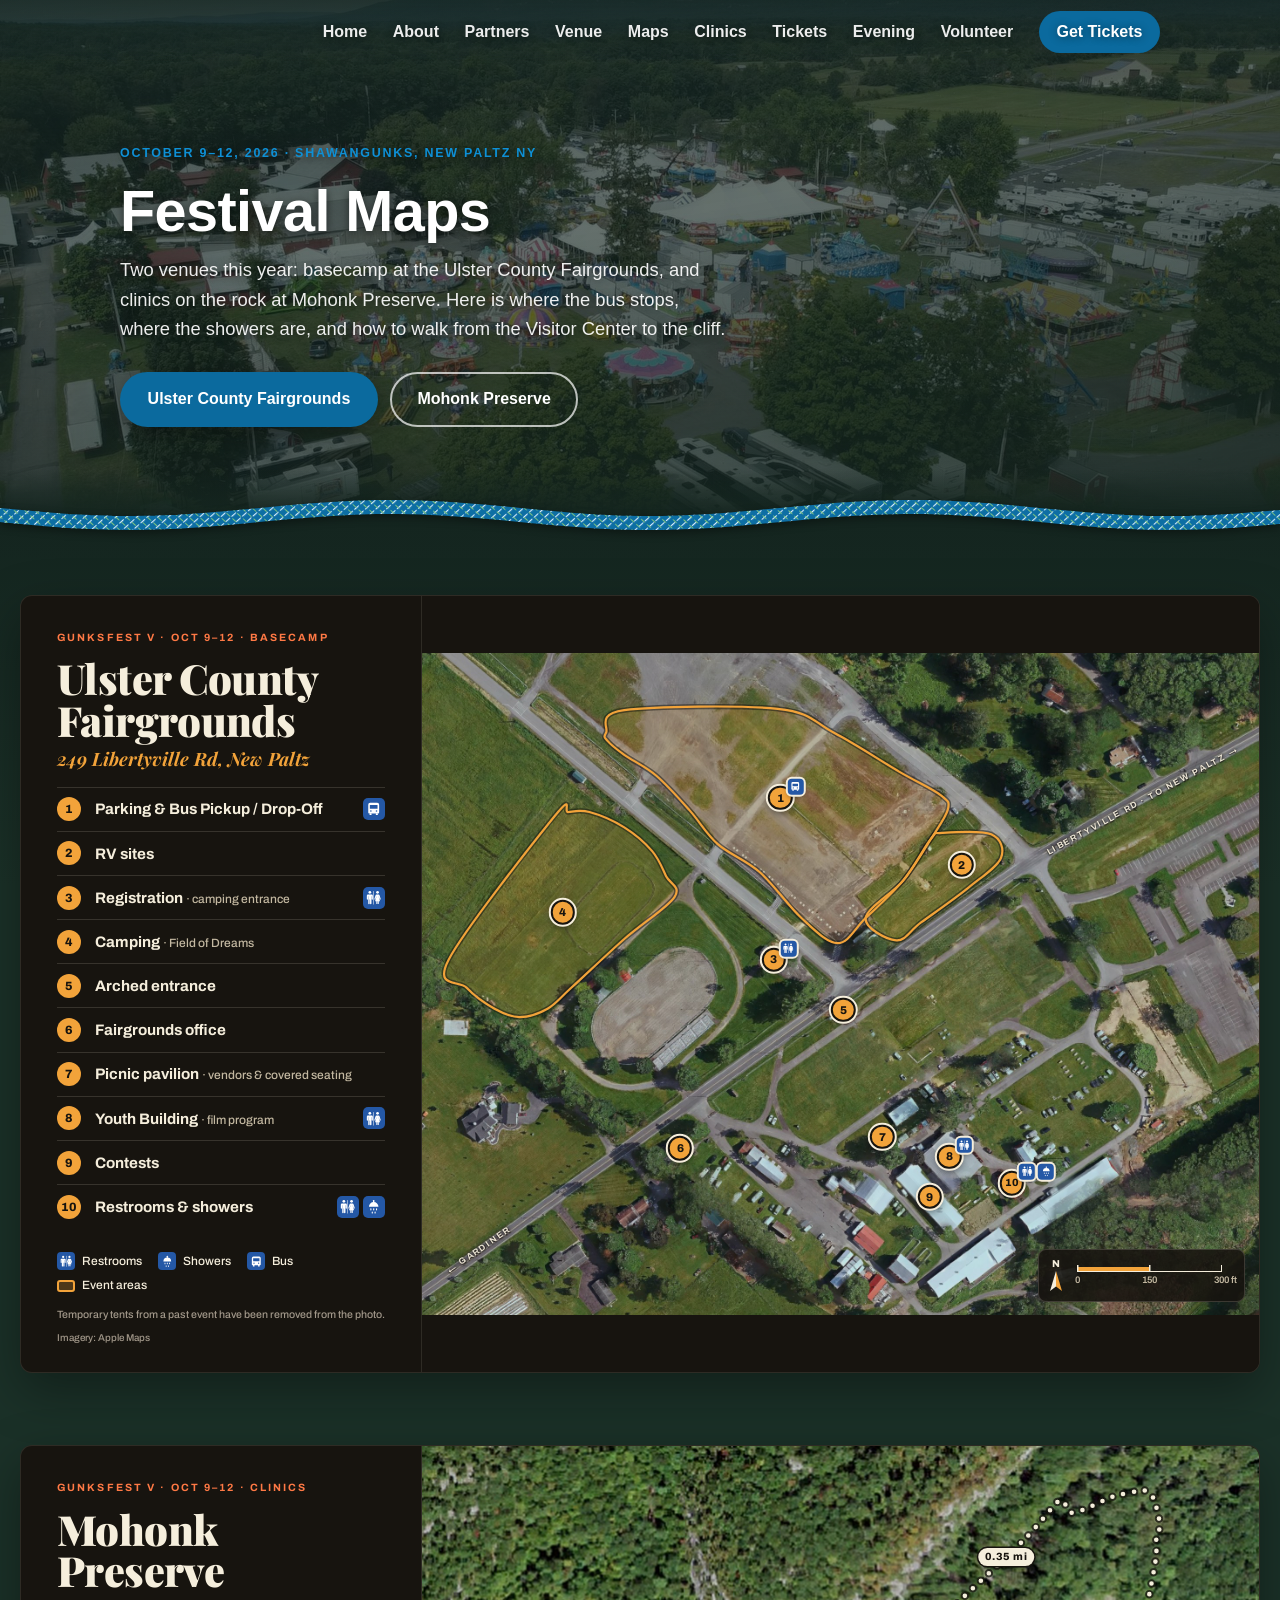
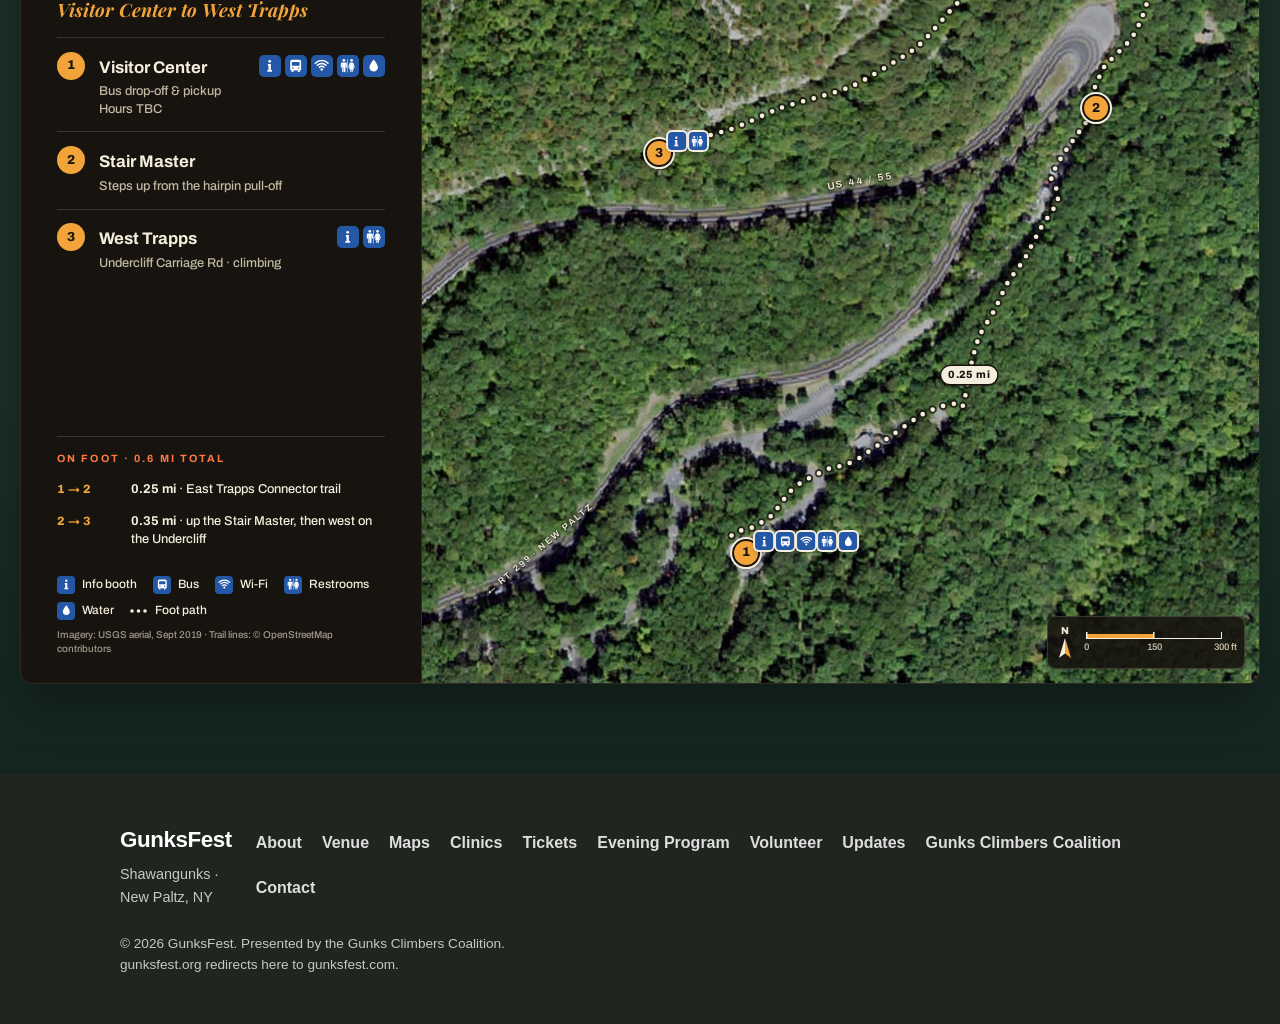
==== maps/index.html @ 6f2b37b5 "Add gunksfest.com/maps with venue maps for the Fairgrounds and Mohonk Builds the two numbered-key ma" ====
<!DOCTYPE html>
<html lang="en">
<head>
  <meta charset="UTF-8" />
  <meta name="viewport" content="width=device-width, initial-scale=1.0" />
  <!-- Google Tag Manager — same container, same placement as the other pages;
       see clinics.html for the long version of why it sits this high. -->
  <!-- Google Tag Manager -->
  <script>(function(w,d,s,l,i){w[l]=w[l]||[];w[l].push({'gtm.start':
  new Date().getTime(),event:'gtm.js'});var f=d.getElementsByTagName(s)[0],
  j=d.createElement(s),dl=l!='dataLayer'?'&l='+l:'';j.async=true;j.src=
  'https://www.googletagmanager.com/gtm.js?id='+i+dl;f.parentNode.insertBefore(j,f);
  })(window,document,'script','dataLayer','GTM-KR999LR');</script>
  <!-- End Google Tag Manager -->
  <title>Festival Maps — GunksFest V (2026)</title>
  <meta name="description" content="Maps of both GunksFest 2026 venues: the Ulster County Fairgrounds basecamp — parking, bus, camping, showers — and the walk from the Mohonk Preserve Visitor Center to the West Trapps." />

  <!-- Open Graph / social preview -->
  <meta property="og:type" content="website" />
  <meta property="og:title" content="Festival Maps — GunksFest V (2026)" />
  <meta property="og:description" content="Where everything is at the Ulster County Fairgrounds and Mohonk Preserve. October 9–12 in the Shawangunks." />
  <meta property="og:url" content="https://gunksfest.com/maps/" />
  <meta property="og:image" content="https://gunksfest.com/assets/img/og-image.jpg" />
  <meta property="og:site_name" content="GunksFest" />
  <meta property="og:locale" content="en_US" />
  <meta property="og:image:width" content="1200" />
  <meta property="og:image:height" content="630" />
  <meta property="og:image:alt" content="Climbers and the GunksFest banner below the Shawangunk ridge." />
  <meta name="twitter:card" content="summary_large_image" />
  <meta name="twitter:title" content="Festival Maps — GunksFest V (2026)" />
  <meta name="twitter:description" content="Where everything is at the Ulster County Fairgrounds and Mohonk Preserve. October 9–12 in the Shawangunks." />
  <meta name="twitter:image" content="https://gunksfest.com/assets/img/og-image.jpg" />

  <link rel="canonical" href="https://gunksfest.com/maps/" />

  <script>document.documentElement.classList.add('js');</script>
  <!-- Root-relative paths throughout (/css/…, not css/…): this page lives one
       folder down so that gunksfest.com/maps works without the .html, and a
       relative path would resolve against /maps/ and miss. -->
  <link rel="icon" type="image/svg+xml" href="/assets/favicon.svg" />
  <link rel="icon" type="image/png" href="/assets/img/favicon.png" />
  <link rel="apple-touch-icon" href="/assets/img/favicon.png" />
  <!-- The maps were drawn in Archivo and Playfair Display, and they are the
       only part of the site that uses web fonts — so they load here and
       nowhere else. display=swap means the key is readable in the fallback
       face while the fonts arrive. -->
  <link rel="preconnect" href="https://fonts.googleapis.com" />
  <link rel="preconnect" href="https://fonts.gstatic.com" crossorigin />
  <link rel="stylesheet" href="https://fonts.googleapis.com/css2?family=Archivo:wght@500;600;700;800&amp;family=Playfair+Display:ital,wght@0,900;1,700&amp;display=swap" />
  <link rel="stylesheet" href="/css/style.css" />
  <link rel="stylesheet" href="/css/maps.css" />
</head>
<body class="page-maps">
  <!-- Google Tag Manager (noscript) -->
  <noscript><iframe src="https://www.googletagmanager.com/ns.html?id=GTM-KR999LR"
  height="0" width="0" style="display:none;visibility:hidden"></iframe></noscript>
  <!-- End Google Tag Manager (noscript) -->
  <a class="skip-link" href="#main">Skip to content</a>

  <!-- Two hidden sprites. The first is the rope dividers' fleck patterns,
       shared with every other page. The second holds the amenity icons once,
       as <symbol>s, so each map and key below can draw one with a two-line
       <use> instead of repeating the whole drawing every time it appears. -->
  <svg width="0" height="0" style="position:absolute" aria-hidden="true" focusable="false">
    <defs>
      <pattern id="fleckA" width="7" height="8" patternUnits="userSpaceOnUse" patternTransform="rotate(48)">
        <line x1="0" y1="-1" x2="0" y2="9" stroke="#d6ecfd" stroke-width="2.3" stroke-dasharray="3.2 4" stroke-linecap="round" />
      </pattern>
      <pattern id="fleckB" width="7" height="8" patternUnits="userSpaceOnUse" patternTransform="rotate(-48)">
        <line x1="0" y1="-1" x2="0" y2="9" stroke="#7cc47f" stroke-width="2" stroke-dasharray="2.6 4.4" stroke-linecap="round" />
      </pattern>
    </defs>
    <symbol id="i-info" viewBox="0 0 24 24"><circle cx="12" cy="5.2" r="2.2"/><path d="M9.2 9.5h4.6v9.3h1.9v2.7H8.3v-2.7h1.9v-6.6h-1z"/></symbol>
    <symbol id="i-bus" viewBox="0 0 24 24"><path fill-rule="evenodd" d="M6.5 2.8h11a3 3 0 0 1 3 3v12.2a1.5 1.5 0 0 1-1.5 1.5H5a1.5 1.5 0 0 1-1.5-1.5V5.8a3 3 0 0 1 3-3zM6 6.4v5.6h12V6.4z"/><circle cx="7.6" cy="15.6" r="1.25" fill="#2458a6"/><circle cx="16.4" cy="15.6" r="1.25" fill="#2458a6"/><rect x="5.5" y="19" width="3.2" height="3" rx="1"/><rect x="15.3" y="19" width="3.2" height="3" rx="1"/></symbol>
    <symbol id="i-wifi" viewBox="0 0 24 24"><circle cx="12" cy="18" r="1.9"/><g fill="none" stroke="#fff" stroke-width="2.4" stroke-linecap="round"><path d="M8.46 14.46a5 5 0 0 1 7.08 0"/><path d="M5.28 11.28a9.5 9.5 0 0 1 13.44 0"/><path d="M2.1 8.1a14 14 0 0 1 19.8 0"/></g></symbol>
    <symbol id="i-restrooms" viewBox="0 0 24 24"><circle cx="6" cy="3.7" r="2.1"/><path d="M2.9 7.2h6.2a1.6 1.6 0 0 1 1.6 1.6v5.4a.9.9 0 0 1-1.8 0V9.6h-.4V21a1.1 1.1 0 0 1-2.2 0v-6.2h-.6V21a1.1 1.1 0 0 1-2.2 0V9.6h-.4v4.6a.9.9 0 0 1-1.8 0V8.8a1.6 1.6 0 0 1 1.6-1.6z"/><rect x="11.6" y="1.5" width=".8" height="21" rx=".4"/><circle cx="18" cy="3.7" r="2.1"/><path d="M16.4 7.2h3.2a1.6 1.6 0 0 1 1.5 1.1l1.9 5.6a.85.85 0 0 1-1.6.55l-1.5-4.15h-.3l2.3 7.1h-2v3.6a.8.8 0 0 1-1.6 0v-3.6h-.6v3.6a.8.8 0 0 1-1.6 0v-3.6h-2l2.3-7.1h-.3l-1.5 4.15a.85.85 0 0 1-1.6-.55l1.9-5.6a1.6 1.6 0 0 1 1.5-1.1z"/></symbol>
    <symbol id="i-water" viewBox="0 0 24 24"><path d="M12 2.2c.4.5 6.6 7.6 6.6 12.3a6.6 6.6 0 0 1-13.2 0C5.4 9.8 11.6 2.7 12 2.2z"/></symbol>
    <symbol id="i-showers" viewBox="0 0 24 24"><rect x="10.9" y="1.6" width="2.2" height="4" rx=".6"/><path d="M4.6 12.2a7.4 7.4 0 0 1 14.8 0z"/><rect x="6.75" y="14.4" width="1.7" height="3.4" rx=".85"/><rect x="11.15" y="14.4" width="1.7" height="3.4" rx=".85"/><rect x="15.55" y="14.4" width="1.7" height="3.4" rx=".85"/><rect x="8.95" y="19.4" width="1.7" height="3.4" rx=".85"/><rect x="13.35" y="19.4" width="1.7" height="3.4" rx=".85"/></symbol>
  </svg>

  <!-- ============ HEADER / NAV ============ -->
  <header class="site-header" id="top">
    <div class="container nav-bar">
      <nav class="nav-desktop" aria-label="Primary">
        <a href="/">Home</a>
        <a href="/#about">About</a>
        <a href="/#partners">Partners</a>
        <a href="/#venue">Venue</a>
        <a href="/maps/" aria-current="page">Maps</a>
        <a href="/clinics.html">Clinics</a>
        <a href="/#tickets">Tickets</a>
        <a href="/#evening">Evening</a>
        <a href="/#volunteer">Volunteer</a>
        <a class="nav-cta" href="/#tickets">Get Tickets</a>
      </nav>
    </div>
  </header>

  <button class="menu-fab" aria-expanded="false" aria-controls="menu-panel" aria-label="Open menu">
    <span class="menu-fab-bar"></span>
    <span class="menu-fab-bar"></span>
    <span class="menu-fab-bar"></span>
  </button>
  <nav class="menu-panel" id="menu-panel" aria-label="Menu">
    <div class="menu-brand"><span class="brand-mark">GunksFest</span> <span class="brand-year">V (2026)</span></div>
    <a href="/">Home</a>
    <a href="/#about">About</a>
    <a href="/#partners">Partners</a>
    <a href="/#venue">Venue</a>
    <a href="/maps/">Maps</a>
    <a href="/clinics.html">Clinics</a>
    <a href="/#tickets">Tickets</a>
    <a href="/#evening">Evening Program</a>
    <a href="/#volunteer">Volunteer</a>
    <a class="menu-cta" href="/#tickets">Get Tickets</a>
  </nav>

  <main id="main">
    <!-- ============ PAGE HEAD ============ -->
    <section class="maps-head section-photo" aria-labelledby="maps-title">
      <div class="section-bg" aria-hidden="true"></div>
      <div class="maps-head-scrim" aria-hidden="true"></div>
      <div class="container">
        <p class="eyebrow">October 9–12, 2026 · Shawangunks, New Paltz NY</p>
        <h1 id="maps-title">Festival Maps</h1>
        <p class="lead">
          Two venues this year: basecamp at the Ulster County Fairgrounds, and
          clinics on the rock at Mohonk Preserve. Here is where the bus stops,
          where the showers are, and how to walk from the Visitor Center to the cliff.
        </p>
        <nav class="maps-jump" aria-label="Maps on this page">
          <a class="btn btn-primary" href="#fairgrounds">Ulster County Fairgrounds</a>
          <a class="btn btn-ghost" href="#mohonk">Mohonk Preserve</a>
        </nav>
      </div>
    </section>

    <div class="rope-divider" role="presentation"><svg class="rope" width="100%" height="90" aria-hidden="true" focusable="false"><path class="rope-body" d="M-20,45 L3200,45"/><path class="rope-fleck" fill="none" stroke="url(#fleckA)" d="M-20,45 L3200,45"/><path class="rope-fleck" fill="none" stroke="url(#fleckB)" d="M-20,45 L3200,45"/></svg></div>

    <section class="section maps-section" aria-label="Venue maps">
      <div class="container maps-container">

        <!-- ============ FAIRGROUNDS ============ -->
        <!-- Each map is two halves that say the same thing: the aerial with
             numbered pins, and the key as a real list. The list is the
             accessible version — role="img" on the map collapses its pins and
             labels into one description, so a screen reader hears the summary
             once and then the key, not every pin twice.

             Pin, label and scale-bar positions are percentages of the aerial,
             taken from the design's 960×760 (and 840×840) artboards, so they
             stay on their spot at any width. See maps.css for how their size
             scales. -->
        <article class="map-card" id="fairgrounds" aria-labelledby="fairgrounds-title">
          <header class="map-head">
            <p class="map-eyebrow">GunksFest V · Oct 9–12 · Basecamp</p>
            <h2 class="map-title" id="fairgrounds-title">Ulster County<br />Fairgrounds</h2>
            <p class="map-sub">249 Libertyville Rd, New Paltz</p>
          </header>

          <div class="map-view">
            <p class="map-scroll-hint" aria-hidden="true">Swipe sideways to see the whole map</p>
            <div class="map-scroll">
              <div class="map-canvas" role="img"
                   aria-label="Aerial photo of the Ulster County Fairgrounds with the ten numbered places in the key below marked on it. Parking and the bus stop are at the north end off Libertyville Road; the camping field, RV sites and registration sit in the middle; the pavilion, Youth Building, contests and showers are clustered at the south end."
                   style="--map-w: 960; --map-h: 760; --ft300: 166.3; --map-min: 720px;">
                <img class="map-aerial" src="/assets/img/maps/fairgrounds-aerial.jpg" width="1920" height="1520" alt="" />
                <svg class="map-overlay" viewBox="0 0 960 760" aria-hidden="true" focusable="false">
                  <g class="map-area-halo">
                    <path d="M211.2 91.2 C214.4 85.3 199.2 70.1 232.0 65.6 C264.8 61.1 368.0 59.7 408.0 64.0 C448.0 68.3 448.8 79.2 472.0 91.2 C495.2 103.2 526.7 124.0 547.2 136.0 C567.7 148.0 585.9 156.0 595.2 163.2 C604.5 170.4 605.1 170.9 603.2 179.2 C601.3 187.5 592.5 199.2 584.0 212.8 C575.5 226.4 564.5 245.6 552.0 260.8 C539.5 276.0 521.3 292.0 508.8 304.0 C496.3 316.0 489.1 332.8 476.8 332.8 C464.5 332.8 450.1 317.6 435.2 304.0 C420.3 290.4 403.2 265.3 387.2 251.2 C371.2 237.1 352.5 230.9 339.2 219.2 C325.9 207.5 318.9 193.9 307.2 180.8 C295.5 167.7 281.3 151.5 268.8 140.8 C256.3 130.1 241.3 123.5 232.0 116.8 C222.7 110.1 216.3 105.1 212.8 100.8 C209.3 96.5 208.0 97.1 211.2 91.2 Z"/>
                    <path d="M584.0 212.8 C591.5 203.7 585.3 207.2 596.8 206.4 C608.3 205.6 641.6 203.2 652.8 208.0 C664.0 212.8 668.3 225.1 664.0 235.2 C659.7 245.3 642.4 256.5 627.2 268.8 C612.0 281.1 586.7 298.7 572.8 308.8 C558.9 318.9 554.7 330.4 544.0 329.6 C533.3 328.8 507.5 315.5 508.8 304.0 C510.1 292.5 539.5 276.0 552.0 260.8 C564.5 245.6 576.5 221.9 584.0 212.8 Z"/>
                    <path d="M30.4 352.0 C47.2 319.2 129.1 215.5 152.0 187.2 C174.9 158.9 161.3 183.2 168.0 182.4 C174.7 181.6 181.3 179.5 192.0 182.4 C202.7 185.3 220.0 192.5 232.0 200.0 C244.0 207.5 256.0 217.9 264.0 227.2 C272.0 236.5 275.7 247.2 280.0 256.0 C284.3 264.8 297.6 268.0 289.6 280.0 C281.6 292.0 251.7 310.7 232.0 328.0 C212.3 345.3 185.9 370.7 171.2 384.0 C156.5 397.3 153.9 402.4 144.0 408.0 C134.1 413.6 122.1 417.6 112.0 417.6 C101.9 417.6 93.3 413.6 83.2 408.0 C73.1 402.4 60.0 393.3 51.2 384.0 C42.4 374.7 13.6 384.8 30.4 352.0 Z"/>
                  </g>
                  <g class="map-area-line">
                    <path d="M211.2 91.2 C214.4 85.3 199.2 70.1 232.0 65.6 C264.8 61.1 368.0 59.7 408.0 64.0 C448.0 68.3 448.8 79.2 472.0 91.2 C495.2 103.2 526.7 124.0 547.2 136.0 C567.7 148.0 585.9 156.0 595.2 163.2 C604.5 170.4 605.1 170.9 603.2 179.2 C601.3 187.5 592.5 199.2 584.0 212.8 C575.5 226.4 564.5 245.6 552.0 260.8 C539.5 276.0 521.3 292.0 508.8 304.0 C496.3 316.0 489.1 332.8 476.8 332.8 C464.5 332.8 450.1 317.6 435.2 304.0 C420.3 290.4 403.2 265.3 387.2 251.2 C371.2 237.1 352.5 230.9 339.2 219.2 C325.9 207.5 318.9 193.9 307.2 180.8 C295.5 167.7 281.3 151.5 268.8 140.8 C256.3 130.1 241.3 123.5 232.0 116.8 C222.7 110.1 216.3 105.1 212.8 100.8 C209.3 96.5 208.0 97.1 211.2 91.2 Z"/>
                    <path d="M584.0 212.8 C591.5 203.7 585.3 207.2 596.8 206.4 C608.3 205.6 641.6 203.2 652.8 208.0 C664.0 212.8 668.3 225.1 664.0 235.2 C659.7 245.3 642.4 256.5 627.2 268.8 C612.0 281.1 586.7 298.7 572.8 308.8 C558.9 318.9 554.7 330.4 544.0 329.6 C533.3 328.8 507.5 315.5 508.8 304.0 C510.1 292.5 539.5 276.0 552.0 260.8 C564.5 245.6 576.5 221.9 584.0 212.8 Z"/>
                    <path d="M30.4 352.0 C47.2 319.2 129.1 215.5 152.0 187.2 C174.9 158.9 161.3 183.2 168.0 182.4 C174.7 181.6 181.3 179.5 192.0 182.4 C202.7 185.3 220.0 192.5 232.0 200.0 C244.0 207.5 256.0 217.9 264.0 227.2 C272.0 236.5 275.7 247.2 280.0 256.0 C284.3 264.8 297.6 268.0 289.6 280.0 C281.6 292.0 251.7 310.7 232.0 328.0 C212.3 345.3 185.9 370.7 171.2 384.0 C156.5 397.3 153.9 402.4 144.0 408.0 C134.1 413.6 122.1 417.6 112.0 417.6 C101.9 417.6 93.3 413.6 83.2 408.0 C73.1 402.4 60.0 393.3 51.2 384.0 C42.4 374.7 13.6 384.8 30.4 352.0 Z"/>
                  </g>
                </svg>

                <!-- The long road label is pinned by its right-hand end rather
                     than its middle, so it can never run off the edge of the
                     photo however small the type gets. -->
                <span class="map-road map-road--end" style="right: 2.5%; top: 14.5%; --rot: -28.5deg;">Libertyville Rd · to New Paltz →</span>
                <span class="map-road" style="left: 6.83%; top: 90.11%; --rot: -35deg;">← Gardiner</span>

                <span class="map-pin" style="left: 42.83%; top: 21.89%;">1<span class="map-pin-icons"><span class="map-icon"><svg><use href="#i-bus"/></svg></span></span></span>
                <span class="map-pin" style="left: 64.5%; top: 32%;">2</span>
                <span class="map-pin" style="left: 42%; top: 46.32%;">3<span class="map-pin-icons"><span class="map-icon"><svg><use href="#i-restrooms"/></svg></span></span></span>
                <span class="map-pin" style="left: 16.83%; top: 39.16%;">4</span>
                <span class="map-pin" style="left: 50.33%; top: 53.89%;">5</span>
                <span class="map-pin" style="left: 30.83%; top: 74.74%;">6</span>
                <span class="map-pin" style="left: 55%; top: 73.05%;">7</span>
                <span class="map-pin" style="left: 63%; top: 76%;">8<span class="map-pin-icons"><span class="map-icon"><svg><use href="#i-restrooms"/></svg></span></span></span>
                <span class="map-pin" style="left: 60.67%; top: 82.11%;">9</span>
                <span class="map-pin map-pin--2digit" style="left: 70.5%; top: 80%;">10<span class="map-pin-icons"><span class="map-icon"><svg><use href="#i-restrooms"/></svg></span><span class="map-icon"><svg><use href="#i-showers"/></svg></span></span></span>

                <div class="map-compass" aria-hidden="true">
                  <div class="map-north"><span>N</span><svg width="14" height="22" viewBox="0 0 14 22"><path d="M7 1 L13 21 L7 16.5Z" fill="#f2a33a"/><path d="M7 1 L1 21 L7 16.5Z" fill="#f5eedc"/></svg></div>
                  <div class="map-scale"><div class="map-scale-bar"></div><div class="map-scale-labels"><span>0</span><span>150</span><span>300 ft</span></div></div>
                </div>
              </div>
            </div>
          </div>

          <div class="map-key">
            <ol class="map-list map-list--compact">
              <li><span class="map-num">1</span><span class="map-place"><strong>Parking &amp; Bus Pickup / Drop-Off</strong></span><span class="map-icons"><span class="map-icon"><svg role="img" aria-label="Bus"><use href="#i-bus"/></svg></span></span></li>
              <li><span class="map-num">2</span><span class="map-place"><strong>RV sites</strong></span></li>
              <li><span class="map-num">3</span><span class="map-place"><strong>Registration</strong> <span class="map-note">· camping entrance</span></span><span class="map-icons"><span class="map-icon"><svg role="img" aria-label="Restrooms"><use href="#i-restrooms"/></svg></span></span></li>
              <li><span class="map-num">4</span><span class="map-place"><strong>Camping</strong> <span class="map-note">· Field of Dreams</span></span></li>
              <li><span class="map-num">5</span><span class="map-place"><strong>Arched entrance</strong></span></li>
              <li><span class="map-num">6</span><span class="map-place"><strong>Fairgrounds office</strong></span></li>
              <li><span class="map-num">7</span><span class="map-place"><strong>Picnic pavilion</strong> <span class="map-note">· vendors &amp; covered seating</span></span></li>
              <li><span class="map-num">8</span><span class="map-place"><strong>Youth Building</strong> <span class="map-note">· film program</span></span><span class="map-icons"><span class="map-icon"><svg role="img" aria-label="Restrooms"><use href="#i-restrooms"/></svg></span></span></li>
              <li><span class="map-num">9</span><span class="map-place"><strong>Contests</strong></span></li>
              <li><span class="map-num">10</span><span class="map-place"><strong>Restrooms &amp; showers</strong></span><span class="map-icons"><span class="map-icon"><svg role="img" aria-label="Restrooms"><use href="#i-restrooms"/></svg></span><span class="map-icon"><svg role="img" aria-label="Showers"><use href="#i-showers"/></svg></span></span></li>
            </ol>

            <div class="map-key-foot">
              <ul class="map-legend" aria-label="Legend">
                <li><span class="map-icon"><svg aria-hidden="true"><use href="#i-restrooms"/></svg></span>Restrooms</li>
                <li><span class="map-icon"><svg aria-hidden="true"><use href="#i-showers"/></svg></span>Showers</li>
                <li><span class="map-icon"><svg aria-hidden="true"><use href="#i-bus"/></svg></span>Bus</li>
                <li><span class="map-legend-area" aria-hidden="true"></span>Event areas</li>
              </ul>
              <p class="map-note-small">Temporary tents from a past event have been removed from the photo.</p>
              <p class="map-credit">Imagery: Apple Maps</p>
            </div>
          </div>
        </article>

        <!-- ============ MOHONK ============ -->
        <article class="map-card" id="mohonk" aria-labelledby="mohonk-title">
          <header class="map-head">
            <p class="map-eyebrow">GunksFest V · Oct 9–12 · Clinics</p>
            <h2 class="map-title" id="mohonk-title">Mohonk<br />Preserve</h2>
            <p class="map-sub">Visitor Center to West Trapps</p>
          </header>

          <div class="map-view">
            <div class="map-scroll">
              <div class="map-canvas" role="img"
                   aria-label="Aerial photo of the Mohonk Preserve along US 44/55 with a dotted foot path from the Visitor Center at the bottom of the photo, up the East Trapps Connector trail to the Stair Master at the hairpin, then west along the Undercliff Carriage Road to the West Trapps. About 0.6 miles in all."
                   style="--map-w: 840; --map-h: 840; --ft300: 136.5;">
                <img class="map-aerial" src="/assets/img/maps/mohonk-aerial.jpg" width="1680" height="1680" alt="" loading="lazy" />
                <span class="map-road" style="left: 52.38%; top: 40.06%; --rot: -9.6deg;">US 44 / 55</span>
                <span class="map-road" style="left: 14.05%; top: 84.05%; --rot: -40deg; --size: 9;">← Rt 299 · New Paltz</span>
                <svg class="map-overlay" viewBox="0 0 840 840" aria-hidden="true" focusable="false">
                  <path class="map-route-halo" d="M310.7 691.9 C311.8 691.3 317.8 687.8 319.9 687.0 C322.0 686.2 325.1 686.9 328.7 685.2 C332.3 683.5 345.8 676.4 350.4 672.2 C355.0 668.0 364.2 653.5 367.9 649.5 C371.6 645.5 377.2 640.8 382.0 637.9 C386.8 635.0 404.7 626.3 409.1 624.5 C413.5 622.7 416.4 623.4 419.8 622.2 C423.2 621.0 428.8 620.5 438.2 614.6 C447.6 608.7 490.1 577.8 500.1 571.6 C510.1 565.4 520.2 562.9 524.2 561.5 C528.2 560.1 532.3 559.8 534.5 559.8 C536.7 559.8 540.9 566.5 542.9 561.6 C544.9 556.7 549.8 526.2 551.7 518.0 C553.6 509.8 556.9 497.5 559.6 491.4 C562.3 485.3 571.4 471.6 574.7 465.4 C578.0 459.2 584.2 444.3 587.7 438.3 C591.2 432.3 600.9 420.6 604.7 414.3 C608.5 408.0 616.7 390.8 620.4 384.4 C624.1 378.0 634.6 363.6 636.7 359.2 C638.8 354.8 638.7 349.8 638.1 346.8 C637.5 343.8 631.0 337.6 631.6 333.3 C632.2 329.0 638.0 318.2 643.2 310.0 C648.4 301.8 672.7 269.3 676.0 263.2 C679.3 257.1 671.9 259.5 671.4 258.0 C670.9 256.5 670.7 254.4 671.9 250.7 C673.1 247.0 680.3 230.1 682.1 226.3 C683.9 222.5 684.1 222.1 687.5 218.4 C690.9 214.7 707.1 199.3 711.1 194.2 C715.1 189.1 719.4 179.7 721.5 174.7 C723.6 169.7 727.6 158.4 729.4 151.0 C731.2 143.6 735.8 118.6 736.7 111.6 C737.6 104.6 736.6 94.5 737.0 91.3 C737.4 88.1 739.6 86.0 739.9 84.0 C740.2 82.0 740.4 77.4 739.8 73.8 C739.2 70.2 736.0 56.6 734.6 53.4 C733.2 50.2 729.0 47.2 727.6 46.2 C726.2 45.2 726.3 44.0 722.2 44.6 C718.1 45.2 699.0 48.9 692.6 51.0 C686.2 53.1 672.5 60.5 667.7 62.4 C662.9 64.3 654.0 67.3 651.5 66.9 C649.0 66.5 647.4 60.2 645.9 58.9 C644.4 57.6 643.3 51.4 638.6 55.4 C633.9 59.4 617.2 81.1 605.5 92.9 C593.8 104.7 549.7 145.3 538.3 156.7 C526.9 168.1 513.5 185.0 507.7 190.9 C501.9 196.8 497.9 201.4 488.9 207.3 C479.9 213.2 445.4 235.0 430.4 241.5 C415.4 248.0 374.4 257.8 360.1 262.9 C345.8 268.0 323.0 280.0 307.8 284.9 C292.6 289.8 238.7 302.6 229.6 304.9"/>
                  <path class="map-route" d="M310.7 691.9 C311.8 691.3 317.8 687.8 319.9 687.0 C322.0 686.2 325.1 686.9 328.7 685.2 C332.3 683.5 345.8 676.4 350.4 672.2 C355.0 668.0 364.2 653.5 367.9 649.5 C371.6 645.5 377.2 640.8 382.0 637.9 C386.8 635.0 404.7 626.3 409.1 624.5 C413.5 622.7 416.4 623.4 419.8 622.2 C423.2 621.0 428.8 620.5 438.2 614.6 C447.6 608.7 490.1 577.8 500.1 571.6 C510.1 565.4 520.2 562.9 524.2 561.5 C528.2 560.1 532.3 559.8 534.5 559.8 C536.7 559.8 540.9 566.5 542.9 561.6 C544.9 556.7 549.8 526.2 551.7 518.0 C553.6 509.8 556.9 497.5 559.6 491.4 C562.3 485.3 571.4 471.6 574.7 465.4 C578.0 459.2 584.2 444.3 587.7 438.3 C591.2 432.3 600.9 420.6 604.7 414.3 C608.5 408.0 616.7 390.8 620.4 384.4 C624.1 378.0 634.6 363.6 636.7 359.2 C638.8 354.8 638.7 349.8 638.1 346.8 C637.5 343.8 631.0 337.6 631.6 333.3 C632.2 329.0 638.0 318.2 643.2 310.0 C648.4 301.8 672.7 269.3 676.0 263.2 C679.3 257.1 671.9 259.5 671.4 258.0 C670.9 256.5 670.7 254.4 671.9 250.7 C673.1 247.0 680.3 230.1 682.1 226.3 C683.9 222.5 684.1 222.1 687.5 218.4 C690.9 214.7 707.1 199.3 711.1 194.2 C715.1 189.1 719.4 179.7 721.5 174.7 C723.6 169.7 727.6 158.4 729.4 151.0 C731.2 143.6 735.8 118.6 736.7 111.6 C737.6 104.6 736.6 94.5 737.0 91.3 C737.4 88.1 739.6 86.0 739.9 84.0 C740.2 82.0 740.4 77.4 739.8 73.8 C739.2 70.2 736.0 56.6 734.6 53.4 C733.2 50.2 729.0 47.2 727.6 46.2 C726.2 45.2 726.3 44.0 722.2 44.6 C718.1 45.2 699.0 48.9 692.6 51.0 C686.2 53.1 672.5 60.5 667.7 62.4 C662.9 64.3 654.0 67.3 651.5 66.9 C649.0 66.5 647.4 60.2 645.9 58.9 C644.4 57.6 643.3 51.4 638.6 55.4 C633.9 59.4 617.2 81.1 605.5 92.9 C593.8 104.7 549.7 145.3 538.3 156.7 C526.9 168.1 513.5 185.0 507.7 190.9 C501.9 196.8 497.9 201.4 488.9 207.3 C479.9 213.2 445.4 235.0 430.4 241.5 C415.4 248.0 374.4 257.8 360.1 262.9 C345.8 268.0 323.0 280.0 307.8 284.9 C292.6 289.8 238.7 302.6 229.6 304.9"/>
                </svg>

                <span class="map-distance" style="left: 65.37%; top: 63.19%;">0.25 mi</span>
                <span class="map-distance" style="left: 69.77%; top: 13.25%;">0.35 mi</span>

                <span class="map-pin" style="left: 38.75%; top: 84.46%;">1<span class="map-pin-icons"><span class="map-icon"><svg><use href="#i-info"/></svg></span><span class="map-icon"><svg><use href="#i-bus"/></svg></span><span class="map-icon"><svg><use href="#i-wifi"/></svg></span><span class="map-icon"><svg><use href="#i-restrooms"/></svg></span><span class="map-icon"><svg><use href="#i-water"/></svg></span></span></span>
                <span class="map-pin" style="left: 80.48%; top: 31.33%;">2</span>
                <span class="map-pin" style="left: 28.3%; top: 36.71%;">3<span class="map-pin-icons"><span class="map-icon"><svg><use href="#i-info"/></svg></span><span class="map-icon"><svg><use href="#i-restrooms"/></svg></span></span></span>

                <div class="map-compass" aria-hidden="true">
                  <div class="map-north"><span>N</span><svg width="14" height="22" viewBox="0 0 14 22"><path d="M7 1 L13 21 L7 16.5Z" fill="#f2a33a"/><path d="M7 1 L1 21 L7 16.5Z" fill="#f5eedc"/></svg></div>
                  <div class="map-scale"><div class="map-scale-bar"></div><div class="map-scale-labels"><span>0</span><span>150</span><span>300 ft</span></div></div>
                </div>
              </div>
            </div>
          </div>

          <div class="map-key">
            <ol class="map-list">
              <li><span class="map-num">1</span><span class="map-place"><strong>Visitor Center</strong><span class="map-note">Bus drop-off &amp; pickup<br />Hours TBC</span></span><span class="map-icons"><span class="map-icon"><svg role="img" aria-label="Information booth"><use href="#i-info"/></svg></span><span class="map-icon"><svg role="img" aria-label="Bus"><use href="#i-bus"/></svg></span><span class="map-icon"><svg role="img" aria-label="Wi-Fi"><use href="#i-wifi"/></svg></span><span class="map-icon"><svg role="img" aria-label="Restrooms"><use href="#i-restrooms"/></svg></span><span class="map-icon"><svg role="img" aria-label="Drinking water"><use href="#i-water"/></svg></span></span></li>
              <li><span class="map-num">2</span><span class="map-place"><strong>Stair Master</strong><span class="map-note">Steps up from the hairpin pull-off</span></span></li>
              <li><span class="map-num">3</span><span class="map-place"><strong>West Trapps</strong><span class="map-note">Undercliff Carriage Rd · climbing</span></span><span class="map-icons"><span class="map-icon"><svg role="img" aria-label="Information booth"><use href="#i-info"/></svg></span><span class="map-icon"><svg role="img" aria-label="Restrooms"><use href="#i-restrooms"/></svg></span></span></li>
            </ol>

            <div class="map-key-foot">
              <h3 class="map-eyebrow">On foot · 0.6 mi total</h3>
              <dl class="map-legs">
                <div><dt>1 → 2</dt><dd><strong>0.25 mi</strong> · East Trapps Connector trail</dd></div>
                <div><dt>2 → 3</dt><dd><strong>0.35 mi</strong> · up the Stair Master, then west on the Undercliff</dd></div>
              </dl>
              <ul class="map-legend" aria-label="Legend">
                <li><span class="map-icon"><svg aria-hidden="true"><use href="#i-info"/></svg></span>Info booth</li>
                <li><span class="map-icon"><svg aria-hidden="true"><use href="#i-bus"/></svg></span>Bus</li>
                <li><span class="map-icon"><svg aria-hidden="true"><use href="#i-wifi"/></svg></span>Wi-Fi</li>
                <li><span class="map-icon"><svg aria-hidden="true"><use href="#i-restrooms"/></svg></span>Restrooms</li>
                <li><span class="map-icon"><svg aria-hidden="true"><use href="#i-water"/></svg></span>Water</li>
                <li><svg class="map-legend-path" width="18" height="8" viewBox="0 0 18 8" aria-hidden="true"><path d="M2 4H17"/></svg>Foot path</li>
              </ul>
              <p class="map-credit">Imagery: USGS aerial, Sept 2019 · Trail lines: © OpenStreetMap contributors</p>
            </div>
          </div>
        </article>

      </div>
    </section>
  </main>

  <!-- ============ FOOTER ============ -->
  <footer class="site-footer">
    <div class="container footer-inner">
      <div class="footer-brand">
        <span class="brand-mark">GunksFest</span>
        <p>Shawangunks · New Paltz, NY</p>
      </div>
      <nav class="footer-links" aria-label="Footer">
        <a href="/#about">About</a>
        <a href="/#venue">Venue</a>
        <a href="/maps/">Maps</a>
        <a href="/clinics.html">Clinics</a>
        <a href="/#tickets">Tickets</a>
        <a href="/#evening">Evening Program</a>
        <a href="/#volunteer">Volunteer</a>
        <a href="/#updates">Updates</a>
        <a href="https://gunksclimbers.org/" target="_blank" rel="noopener">Gunks Climbers Coalition</a>
        <a href="mailto:events@gunksclimbers.org">Contact</a>
      </nav>
      <p class="footer-meta">
        &copy; <span id="year">2026</span> GunksFest. Presented by the Gunks Climbers Coalition.<br />
        gunksfest.org redirects here to gunksfest.com.
      </p>
    </div>
  </footer>

  <script src="/js/main.js"></script>
  <!-- A map wider than the phone it's on opens scrolled to its middle, which
       is where most of the pins are, rather than to its left edge. -->
  <script>
    Array.prototype.forEach.call(document.querySelectorAll(".map-scroll"), function (box) {
      box.scrollLeft = (box.scrollWidth - box.clientWidth) / 2;
    });
  </script>
</body>
</html>
---- css/style.css ----
/* ============================================================
   GunksFest 2026 — styles
   Edit the variables below to retheme the whole site at once.

   How this file is organised, and why it's worth reading top to bottom:
   there is no framework here, no build step, no generated CSS. Every rule
   below is one a browser reads directly, in order. That order matters —
   when two rules could apply, the browser picks by specificity first (how
   tightly the selector describes the element) and by source order only as
   the tiebreak. So the general rules come first (reset, typography,
   containers), then components, then the media queries that adjust them.

   Sections, in order:
     1. Design tokens (:root)      — the whole theme in ~20 values
     2. Reset-ish + base elements  — the small set of defaults worth changing
     3. Buttons, header, nav       — reusable components
     4. Hero, sections, dividers   — page furniture
     5. Parallax + reveal          — the JS-driven bits (all gated on html.js)
     6. Grids and cards            — the content blocks
     7. Footer, media queries      — responsive adjustments last
   ============================================================ */

/* :root is the <html> element, and it's where custom properties ("CSS
   variables") are declared so every rule beneath can read them. A custom
   property is any name starting with `--`; you read it back with var().
   Two things make this worth doing over hardcoding hex codes:
   they cascade like any other property (redefine one inside a section and
   everything under that section changes), and they're live at runtime — JS
   can set them, and the page repaints. Change --color-forest here and the
   headings, buttons and logo borders all move together. */
:root {
  /* Palette — sampled from the hero photo + GCC & Mohonk logos.
     Deep forest green (Mohonk/GCC) · sky blue (hero sky + Mohonk) ·
     emerald (GCC lizard) · warm cream ground. All text pairings pass WCAG AA.

     "Passes WCAG AA" means the contrast ratio between text and its background
     is at least 4.5:1 (3:1 for large text). It is the difference between a
     site most people can read and a site everybody can read, and it is worth
     checking with a contrast tool rather than by eye — dark grey on mid grey
     looks fine to a designer on a good monitor and vanishes on a phone in
     sunlight. */
  --color-forest:    #1d4d34;   /* deep pine green — from Mohonk logo */
  --color-forest-dk: #143526;
  --color-leaf:      #27692b;   /* GCC emerald — structural accents */
  --color-stone:     #6b6256;   /* cliff/rock neutral */
  --color-sand:      #f4efe6;   /* warm off-white background */
  --color-sand-dk:   #e8e0d2;
  --color-cream:     #ffffff;
  --color-accent-light: #0e90d6; /* light sky — legible accent text on the photo */
  --color-accent:    #0e90d6;   /* bright sky blue — highlights on dark */
  --color-accent-dk: #0b6a9e;   /* deep sky blue — buttons & links (AA on light) */
  --color-accent-darker: #08567d; /* button hover */
  --color-ink:       #20251f;   /* body text */
  --color-ink-soft:  #4a4f46;

  /* Typography */
  --font-display: "Helvetica Neue", Helvetica, Arial, sans-serif;
  --font-body: -apple-system, BlinkMacSystemFont, "Segoe UI", Roboto, Helvetica, Arial, sans-serif;

  /* Layout */
  --maxw: 1080px;
  --radius: 12px;
  --shadow: 0 8px 30px rgba(33, 53, 40, 0.12);
  /* clamp(MIN, PREFERRED, MAX) is the single most useful function in modern
     CSS layout. It says: use 7% of the viewport width, but never less than
     3rem and never more than 6rem. That one line replaces two media queries
     and scales smoothly at every width in between rather than jumping at
     breakpoints. Used here for section padding and, further down, for every
     heading size on the page. */
  --space: clamp(3rem, 7vw, 6rem);
}

/* ---------- Reset-ish ---------- */
/* The one browser default genuinely worth overriding on every project.
   By default an element's `width` measures its content only, so adding
   padding or a border makes the box wider than the number you wrote —
   width:300px + padding:20px renders 340px wide. `border-box` makes width
   mean the whole visible box, padding and border included, which is what
   everyone means when they say "300 wide". The *, *::before, *::after
   selector applies it to every element and every generated pseudo-element. */
*, *::before, *::after { box-sizing: border-box; }
/* Dark root background so the overscroll "rubber-band" at the top/bottom
   matches the dark header/footer instead of flashing white. */
html { scroll-behavior: smooth; background: #14251f; }
body {
  margin: 0;
  font-family: var(--font-body);
  color: var(--color-ink);
  background: #14251f;
  line-height: 1.6;
  -webkit-font-smoothing: antialiased;
}
/* Two defaults worth fixing for every image on the site: max-width keeps a
   large photo from overflowing its column on a narrow screen, and display:block
   removes the few pixels of gap browsers leave under an inline image (images
   are inline by default, so they sit on the text baseline with room for a
   descender underneath — the famous "mystery gap"). */
img { max-width: 100%; display: block; }
a { color: var(--color-accent-dk); }

/* line-height gets tighter as type gets bigger: 1.6 on body text (set on
   <body>) gives the eye room to find the next line, but the same ratio on a
   6rem headline leaves a canyon. Big type wants ~1.1, and slightly negative
   letter-spacing, because the gaps that look right at 16px look loose at 96px. */
h1, h2, h3 { font-family: var(--font-display); line-height: 1.1; letter-spacing: -0.01em; }

/* The centred-column idiom, and the only layout primitive this site needs.
   max-width caps the measure, `margin: 0 auto` centres it once the viewport is
   wider than that cap, and the padding keeps text off the screen edge on a
   phone. Note it's a separate element from the section: the section paints
   full-bleed backgrounds edge to edge, the container inside it holds the text
   to a readable width. Nesting them this way is what lets a photo run the full
   width of the screen while the copy on top of it stays in a column. */
.container { width: 100%; max-width: var(--maxw); margin: 0 auto; padding: 0 1.25rem; }
.container.narrow { max-width: 680px; }

/* An accessibility staple: the first thing in the DOM is a link straight to
   the content, parked off-screen so it costs sighted users nothing. Someone
   navigating by keyboard hits Tab once, the link takes focus, :focus pulls it
   on-screen, and Enter skips the whole nav. Note it is moved with `left`
   rather than `display: none` — a hidden element cannot receive focus at all,
   so the usual ways of hiding things would break the feature. */
.skip-link {
  position: absolute; left: -999px; top: 0;
  background: var(--color-ink); color: #fff; padding: 0.6rem 1rem; z-index: 200;
}
.skip-link:focus { left: 0; }

/* ---------- Buttons ---------- */
/* .btn carries everything shared (shape, weight, transition) and .btn-primary
   / .btn-ghost / .btn-lg only carry what differs. An element opts into both:
   class="btn btn-primary". That split is the whole idea behind component CSS —
   one place to change the shape of every button, one place per variant for the
   colour. The alternative, a complete rule per button type, means every future
   change has to be made three times and one of them gets missed. */
.btn {
  display: inline-block;
  padding: 0.8rem 1.6rem;
  /* The pill trick: any radius larger than half the element's height clamps to
     a perfect semicircle on each end, so one value works at every size without
     ever being recalculated. 999px is just "definitely bigger than half". */
  border-radius: 999px;
  font-weight: 700;
  text-decoration: none;
  /* transition names the properties that should animate rather than snap, and
     how long they take. Naming them explicitly (instead of `transition: all`)
     is deliberate: `all` will happily animate a property you never meant to,
     including expensive ones, and costs the browser work on every change.
     0.12s is around the shortest duration the eye still registers as movement —
     long enough to feel responsive, short enough to never feel slow. */
  transition: transform 0.12s ease, background-color 0.12s ease, color 0.12s ease;
  /* A transparent border reserves the space now so the .btn-ghost variant can
     colour it in without the button changing size and shoving its neighbours. */
  border: 2px solid transparent;
}
/* :active is the moment a button is held down. One pixel of travel is enough
   to read as a physical press — the smallest possible piece of feedback that
   tells someone the click registered. */
.btn:active { transform: translateY(1px); }
.btn-primary {
  background: var(--color-accent-dk); color: #fff;
  box-shadow: 0 6px 20px rgba(0,0,0,0.32); /* lifts the button off the photo */
}
.btn-primary:hover { background: var(--color-accent); box-shadow: 0 8px 24px rgba(0,0,0,0.38); }
.btn-ghost { background: transparent; color: #fff; border-color: rgba(255,255,255,0.7); }
.btn-ghost:hover { background: rgba(255,255,255,0.12); }
.btn-lg { padding: 1rem 2.2rem; font-size: 1.05rem; }
/* The other direction: a button small enough to repeat nine times down a list
   without shouting. Same .btn shape, less of it. */
.btn-small { padding: 0.5rem 1.2rem; font-size: 0.9rem; background: var(--color-accent-dk); color: #fff; }
.btn-small:hover { background: var(--color-accent); }

/* ---------- Header / Nav ---------- */
/* Transparent overlay on the hero (only ever visible near the very top).
   A soft top-down scrim keeps the brand/links legible; it fades onto the
   hero photo rather than showing a solid bar. Slides away on scroll.

   z-index only works on positioned elements (anything that isn't the default
   `position: static`), and the values across this file are deliberately spaced
   out rather than sequential, so there's room to slot something in later:
     200  skip link      — must beat everything, it's the escape hatch
     130  burger button
     129  menu panel     — just under its own button
     100  header
       6  rope dividers  — over the sections they straddle
       1  section scrims
       0  background photos
   Numbers only compete inside the same stacking context, which is the subtlety
   that trips people up: a child of an element with z-index 1 can never paint
   above a sibling of that element with z-index 2, no matter how large its own
   number is. `isolation: isolate` further down deliberately creates one of
   these contexts to keep a section's layers from escaping it. */
.site-header {
  /* fixed = positioned against the viewport, so it stays put while the page
     scrolls underneath (absolute would scroll away with the document). Setting
     left and right instead of width:100% lets the box size itself. */
  position: fixed; top: 0; left: 0; right: 0; z-index: 100;
  background: linear-gradient(to bottom, rgba(16, 32, 26, 0.55), rgba(16, 32, 26, 0));
  transition: transform 0.32s ease, opacity 0.32s ease;
}
/* State lives in one class on <body>, set by js/main.js, and CSS decides what
   that state looks like. This is the pattern worth internalising: JavaScript
   toggles a class, CSS owns every visual consequence. The alternative — JS
   writing .style.transform directly — scatters the design across two languages
   and loses you transitions, media queries and the cascade.
   translateY(-100%) means "up by exactly my own height", whatever that is.
   pointer-events: none stops the invisible bar from swallowing clicks. */
body.scrolled .site-header { transform: translateY(-100%); opacity: 0; pointer-events: none; }

/* Flexbox in one line: lay children out in a row, centre them on the cross
   (vertical) axis, and push them to the end of the main (horizontal) one.
   align-items handles vertical centring of items of different heights — the
   thing that took hacks and table layouts for the first fifteen years of CSS. */
.nav-bar { display: flex; align-items: center; justify-content: flex-end; min-height: 64px; }
.brand { display: flex; align-items: baseline; gap: 0.4rem; text-decoration: none; color: #fff;
  text-shadow: 0 1px 8px rgba(0, 0, 0, 0.45); }
.brand-mark { font-family: var(--font-display); font-weight: 800; font-size: 1.4rem; letter-spacing: -0.02em; }
.brand-year { color: #fff; font-weight: 800; font-size: 1.4rem; }

/* flex-wrap is the backstop, not the plan: the gap shrinks with the viewport
   first, and only if the links still don't fit do they drop to a second row.
   Without both, a nav that grows by one link some day silently pushes a
   horizontal scrollbar onto every tablet — the kind of breakage nobody sees
   because nobody browses their own site at 780px. */
.nav-desktop { display: flex; flex-wrap: wrap; justify-content: flex-end;
  gap: clamp(0.85rem, 2vw, 1.6rem); align-items: center; row-gap: 0.5rem; }
.nav-desktop a { text-decoration: none; color: rgba(255, 255, 255, 0.92); font-weight: 600;
  text-shadow: 0 1px 8px rgba(0, 0, 0, 0.45); }
.nav-desktop a:hover { color: var(--color-accent-light); }
.nav-cta { background: var(--color-accent-dk); color: #fff !important; padding: 0.5rem 1.1rem; border-radius: 999px; }
.nav-cta:hover { background: var(--color-accent) !important; }

/* Floating burger button (top-right). Hidden by default on desktop-at-top. */
.menu-fab {
  position: fixed; top: 14px; right: 14px; z-index: 130;
  display: none; align-items: center; justify-content: center; flex-direction: column;
  width: 48px; height: 48px; padding: 13px; gap: 0; cursor: pointer;
  background: rgba(20, 37, 31, 0.92); border: 1px solid rgba(255, 255, 255, 0.14);
  border-radius: 12px; box-shadow: 0 6px 18px rgba(0, 0, 0, 0.35);
  -webkit-backdrop-filter: blur(6px); backdrop-filter: blur(6px);
}
body.scrolled .menu-fab { display: flex; }        /* appears once scrolled */
.menu-fab-bar { display: block; width: 22px; height: 2px; background: #fff; margin: 3px 0; transition: 0.25s; }
/* The burger→X animation, and a small lesson in styling from ARIA state.
   The selector reads the aria-expanded attribute the JS already has to set for
   screen readers, instead of a second CSS-only class like .is-open. One source
   of truth: if the attribute is wrong the animation is visibly wrong too, so
   the accessible state can't silently drift out of sync with the visual one.
   Any attribute can be selected this way — [attr], [attr="value"], [attr^="x"]
   for starts-with, [attr*="x"] for contains. */
.menu-fab[aria-expanded="true"] .menu-fab-bar:nth-child(1) { transform: translateY(8px) rotate(45deg); }
.menu-fab[aria-expanded="true"] .menu-fab-bar:nth-child(2) { opacity: 0; }
.menu-fab[aria-expanded="true"] .menu-fab-bar:nth-child(3) { transform: translateY(-8px) rotate(-45deg); }

/* Dropdown menu panel opened by the burger (top-right, doesn't overlap content). */
.menu-panel {
  position: fixed; top: 70px; right: 14px; z-index: 129;
  display: flex; flex-direction: column; min-width: 190px;
  padding: 0.5rem; gap: 0.15rem;
  background: rgba(20, 37, 31, 0.97); border: 1px solid rgba(255, 255, 255, 0.12);
  border-radius: 14px; box-shadow: 0 14px 34px rgba(0, 0, 0, 0.45);
  -webkit-backdrop-filter: blur(10px); backdrop-filter: blur(10px);
  /* Hidden by being transparent and click-through rather than display:none,
     because display cannot be transitioned — it flips instantly, and the panel
     would appear with no animation. opacity and transform both can, so the
     panel fades and grows into place. transform-origin: top right makes it
     scale out of the corner the burger sits in, so it reads as coming from the
     button rather than from nowhere. */
  opacity: 0; transform: translateY(-8px) scale(0.98); transform-origin: top right;
  pointer-events: none; transition: opacity 0.2s ease, transform 0.2s ease;
}
.menu-panel.open { opacity: 1; transform: translateY(0) scale(1); pointer-events: auto; }
.menu-panel a { text-decoration: none; color: #fff; font-weight: 600; padding: 0.7rem 0.9rem; border-radius: 9px; }
/* Brand title at the top of the menu */
.menu-brand {
  font-family: var(--font-display); font-weight: 800; letter-spacing: -0.02em; color: #fff;
  padding: 0.4rem 0.9rem 0.7rem; margin-bottom: 0.25rem;
  border-bottom: 1px solid rgba(255, 255, 255, 0.12);
}
.menu-brand .brand-mark { font-size: 1.2rem; }
.menu-brand .brand-year { font-size: 1.2rem; color: #fff; }
.menu-panel a:hover { background: rgba(255, 255, 255, 0.08); color: var(--color-accent-light); }
.menu-panel .menu-cta { background: var(--color-accent-dk); text-align: center; margin-top: 0.2rem; }
.menu-panel .menu-cta:hover { background: var(--color-accent); color: #fff; }

/* ---------- Hero ---------- */
.hero {
  position: relative;
  color: #fff;
  text-align: center;
  background-color: #2f4a3c; /* fallback while the image loads / if missing */
  /* Extra top padding clears the fixed, overlaid header (~64px). */
  padding: clamp(6rem, 13vw, 9.5rem) 0 clamp(4.5rem, 12vw, 8.5rem);
  overflow: hidden;
}
/* Gunks cliff photo with a dark gradient on top for text legibility, on its
   own layer so it can parallax. To change the photo, replace assets/img/hero.jpg.

   Two techniques stacked here. First, `background` takes a comma-separated
   list of layers, painted FIRST-TO-LAST as top-to-bottom — the gradient is
   listed first because it sits on top of the photo. That saves an extra
   element whose only job would be to hold a tint.

   Second, white text on a photograph is never reliably readable — a cloud or
   a pale rock face will eat it. Darkening the photo under the text is the fix,
   and it's why nearly every hero image on the web is quietly tinted. The
   angled gradient (160deg) keeps the middle of the photo lighter so it still
   reads as a photo, and goes darkest at the bottom where the buttons land.

   The `center 30% / cover` shorthand is background-position / background-size:
   cover fills the box, cropping whatever doesn't fit, and the 30% biases the
   crop upward so heads aren't cut off. background-color underneath is the
   fallback: if the photo is missing or still loading, the section is brand
   green rather than a white hole. */
.hero-bg {
  position: absolute; left: 0; right: 0; top: 0; bottom: 0; z-index: 0;
  background:
    linear-gradient(160deg, rgba(33,53,40,0.55) 0%, rgba(33,53,40,0.45) 45%, rgba(33,53,40,0.78) 100%),
    url('../assets/img/hero.jpg') center 30% / cover no-repeat;
  background-color: #2f4a3c;
}
.hero-overlay {
  position: absolute; inset: 0;
  background: radial-gradient(ellipse at top, rgba(14,144,214,0.18), transparent 60%);
  pointer-events: none;
}
/* Soft dark shadow keeps all hero text legible over the busy photo. */
.hero-inner { position: relative; text-shadow: 0 2px 12px rgba(0,0,0,0.55); }
.eyebrow {
  text-transform: uppercase; letter-spacing: 0.14em; font-size: 0.78rem;
  font-weight: 700; color: rgba(255,255,255,0.9); margin: 0 0 1rem;
}
/* The hero title stays real HTML text — never an image, never SVG <text>.
   It is the page's Largest Contentful Paint element and its main keyword, so
   an image-of-text would cost load speed, selectability, translation, screen
   reader support and crispness at every DPI, all to gain nothing CSS cannot
   do. Scale and tight tracking are what create the impact; the "wow" lives in
   the layers behind it (the parallaxed cliff photo and its scrim), not in the
   letterforms.

   Sizing is measured rather than picked: 12vw/6.75rem keeps the title on one
   line down to 1024px, which is exactly where the previous 11vw/6rem broke
   too, so it buys 12.5% more size at no cost to the layout. 13vw/7.5rem
   looked better still but wrapped at 1024px, and a two-line title at common
   laptop widths is a worse trade than a slightly smaller one. */
.hero h1 {
  font-size: clamp(3rem, 12vw, 6.75rem);
  font-weight: 800;
  margin: 0;
  /* Big type wants tighter everything: the tracking and leading that read as
     comfortable at 16px read as loose and timid at 108px. */
  letter-spacing: -0.035em;
  line-height: 0.9;
}
/* ^ 3rem on a phone, 6rem on a desktop, fluid in between — the responsive
   headline in one declaration. Note the min is a rem (a fixed multiple of the
   user's font size) while the middle term is vw: mixing units this way is what
   keeps the type from collapsing on a narrow screen while still filling a wide
   one. Never use vw alone for type — it can't be zoomed, which fails anyone
   who needs larger text. */
/* Numeral stays white — the blue lost too much contrast against the cliff photo. */
.hero-year { color: #fff; }
/* Year sits inline with the wordmark at full size; the whole lockup wraps
   as one line of text when the viewport is too narrow for it. */
.hero-edition { color: #fff; }
/* 38ch — the `ch` unit is the width of a "0" in the current font, so a
   max-width in ch is a limit on characters per line rather than on pixels.
   Typography research puts comfortable reading at roughly 45–75 characters;
   much wider and the eye loses its place tracking back to the next line. That
   is the real reason text columns on the web are narrower than their screens,
   and why .lead below is capped at 60ch. */
.hero-tagline { font-size: clamp(1.1rem, 2.6vw, 1.5rem); max-width: 38ch; margin: 1rem auto 0; color: rgba(255,255,255,0.92); }
.hero-date {
  display: inline-flex; align-items: center; gap: 0.5rem;
  margin: 1.6rem auto 2rem; padding: 0.5rem 1.1rem;
  background: rgba(0,0,0,0.22); border-radius: 999px; font-weight: 600;
}
.hero-actions { display: flex; gap: 1rem; justify-content: center; flex-wrap: wrap; }

/* ---------- Sections ---------- */
.section { padding: var(--space) 0; }
.section-alt { background: var(--color-sand-dk); }
.section h2 { font-size: clamp(1.8rem, 4vw, 2.6rem); color: var(--color-forest); margin: 0 0 0.75rem; }
.lead { font-size: 1.15rem; color: var(--color-ink-soft); max-width: 60ch; margin: 0 0 2rem; }

/* ---------- Photo slideshow section (#about) ---------- */
/* The three-layer section, which is the structural pattern this whole site is
   built on. Every photo section stacks the same way:
     z-index 0  the photo(s)      — position:absolute, filling the section
     z-index 1  a dark scrim      — so text on top stays readable
     z-index 2  .container        — the actual content
   `position: relative` on the parent is what the absolutely-positioned
   children measure themselves against; without it they'd escape to the nearest
   positioned ancestor, or the page itself. That parent/child pairing —
   relative outside, absolute inside — is the most common positioning idiom in
   CSS and worth recognising on sight.
   `overflow: hidden` crops the parallax bleed, and `isolation: isolate` forces
   this section into its own stacking context so its layers can never interleave
   with another section's. */
.section-photo { position: relative; overflow: hidden; isolation: isolate; }
/* `inset: 0` is shorthand for top/right/bottom/left all 0 — with
   position:absolute that means "fill the positioned parent exactly". */
.slideshow { position: absolute; inset: 0; z-index: 0; background: var(--color-forest-dk); }
/* All twelve slides are stacked in the same place at opacity 0; JS adds
   .is-active to exactly one, and the 1.4s transition crossfades between them.
   No JS animation loop, no library — the browser interpolates opacity on the
   compositor, which is why this stays smooth on a phone.
   object-fit: cover does for an <img> what background-size: cover does for a
   background: fill the box and crop the overflow, instead of squashing the
   photo to fit. object-position would move the crop. */
.slide {
  position: absolute; inset: 0; width: 100%; height: 100%;
  object-fit: cover; opacity: 0; transition: opacity 1.4s ease-in-out;
  /* A hint that this property is about to animate, so the browser can promote
     the element to its own layer in advance. Use it sparingly and only on
     things that really do animate — every hinted layer costs memory. */
  will-change: opacity;
}
.slide.is-active { opacity: 1; }
/* Static single-photo background (Partners, Venue) with a solid brand fallback. */
.section-bg {
  position: absolute; inset: 0; z-index: 0;
  background-color: var(--color-forest-dk);
  background-size: cover; background-position: center;
}
/* Dark scrim keeps the text and white cards legible over any photo. */
.slideshow-scrim {
  position: absolute; inset: 0; z-index: 1;
  background: linear-gradient(160deg, rgba(20,37,31,0.86) 0%, rgba(20,37,31,0.72) 45%, rgba(20,37,31,0.88) 100%);
}
.section-photo .container { position: relative; z-index: 2; }
.section-photo h2 { color: #fff; text-shadow: 0 2px 10px rgba(0,0,0,0.5); }
.section-photo .lead { color: rgba(255,255,255,0.92); text-shadow: 0 1px 8px rgba(0,0,0,0.5); }
.section-photo .lead strong { color: #fff; }
/* The default link blue is far too dark against the scrim — match .cta-note. */
.section-photo .lead a { color: #fff; font-weight: 600; }
/* prefers-reduced-motion is a real setting on every OS, and honouring it is
   not optional politeness: large moving areas trigger nausea and migraines for
   people with vestibular disorders. The rule is simple — if the motion is
   decoration, turn it off; if it carries meaning, slow it down and keep it.
   There's a blanket version of this at the very bottom of the file. */
@media (prefers-reduced-motion: reduce) { .slide { transition: none; } }

/* ---------- Climbing-rope section divider ---------- */
/* A slack rope draped across each seam. Zero-height wrapper so the sections
   stay flush; the SVG is absolutely centred on the seam and only the rope
   (drawn as two stroked paths) is visible over the adjacent photos. */
.rope-divider {
  position: relative; z-index: 6; height: 0;
  pointer-events: none;
}
/* Feathered band centred on the seam. Sits under the rope (source order),
   fading to nothing top and bottom so neither section shows an edge.

   ::before and ::after generate a child element out of nothing — no markup
   needed — and they're the standard way to add purely decorative shapes.
   `content: ""` is mandatory: without that declaration the pseudo-element is
   not generated at all, however many other properties you set. Look for the
   same technique on .pass-list li::before (a tick drawn from two rotated
   borders) and .video-btn::after (a triangle drawn from a border). */
.rope-divider::before {
  content: ""; position: absolute; left: 0; right: 0; bottom: -46px;
  height: 92px; pointer-events: none;
  background: linear-gradient(to bottom,
    rgba(20, 37, 31, 0) 0%,
    rgba(20, 37, 31, 0.55) 26%,
    rgba(20, 37, 31, 0.88) 46%,
    rgba(20, 37, 31, 0.88) 54%,
    rgba(20, 37, 31, 0.55) 74%,
    rgba(20, 37, 31, 0) 100%);
}
.rope-divider .rope {
  position: absolute; left: 0; right: 0; bottom: -45px;
  width: 100%; height: 90px;                 /* extra room for the load "whip" */
  filter: drop-shadow(0 3px 4px rgba(0, 0, 0, 0.40));
}
/* Rope = a solid blue body with two crossing dashed-fleck patterns on top,
   modelled on a kernmantle climbing rope. */
.rope-body  { fill: none; stroke: #0d6ea4; stroke-width: 14; stroke-linecap: round; }
.rope-fleck { stroke-width: 14; stroke-linecap: round; }

/* ---------- Parallax backgrounds (JS-driven) ---------- */
/* Layers get vertical bleed so the photo can lag behind the scroll without
   ever exposing a section edge. Transforms are set from js/main.js. */
html.js .hero-bg,
html.js .section-photo .slideshow,
html.js .section-photo .section-bg {
  top: -90px; bottom: -90px;
  will-change: transform;
}
html.js .hero-inner { will-change: transform, opacity; }

/* ---------- Reveal cards on scroll (only when JS is on) ---------- */
/* Every rule that hides something for JS to reveal is scoped to `html.js`, a
   class added by a one-line inline script in the <head> of each page. This is
   progressive enhancement, and the ordering is the whole point: the class is
   set before the browser paints, so there's no flash of un-hidden content, and
   if the script never runs — JS disabled, a parse error, a bad network — the
   class is absent, these rules never match, and the cards are simply visible.
   The failure mode is "no animation", not "no content". Build the working page
   first, then let JS improve it; never let the improvement be load-bearing. */
html.js .feature, html.js .logo-card, html.js .venue-card, html.js .pass-card {
  opacity: 0; transform: translateY(18px);
  transition: opacity 0.6s ease, transform 0.6s ease;
}
html.js .feature.is-visible, html.js .logo-card.is-visible, html.js .venue-card.is-visible,
html.js .pass-card.is-visible {
  opacity: 1; transform: none;
}
/* Gentle stagger within each group. :nth-child(n) matches by position among
   siblings, so the second card waits 0.09s, the third 0.18s, and the row
   arrives as a cascade rather than a block. The delays are small on purpose —
   a stagger you consciously notice is a stagger that's too slow. */
html.js .feature:nth-child(2), html.js .logo-card:nth-child(2), html.js .venue-card:nth-child(2) { transition-delay: 0.09s; }
html.js .feature:nth-child(3), html.js .logo-card:nth-child(3) { transition-delay: 0.18s; }
html.js .feature:nth-child(4), html.js .logo-card:nth-child(4) { transition-delay: 0.27s; }
@media (prefers-reduced-motion: reduce) {
  html.js .feature, html.js .logo-card, html.js .venue-card, html.js .pass-card { opacity: 1; transform: none; transition: none; }
}

/* Feature grid */
/* The responsive grid with no media queries, and probably the single most
   useful line of CSS Grid to memorise. Read it inside out:
     minmax(220px, 1fr)  every column is at least 220px, and shares the leftover
                         space equally (1fr = one fraction of what's free)
     repeat(auto-fit, …) fit as many such columns as the container allows
   So four cards sit in a row on a desktop, two on a tablet and one on a phone,
   and no breakpoint anywhere decides that — the container width does. Add a
   fifth card to the HTML and it slots in without a CSS change. `gap` spaces
   them without margins, so there's no stray margin on the outer edges to
   cancel out. (auto-fill is the near-identical sibling: it keeps empty column
   tracks rather than stretching the real ones to fill the row.) */
.feature-grid { display: grid; grid-template-columns: repeat(auto-fit, minmax(220px, 1fr)); gap: 1.25rem; }
.feature {
  background: var(--color-cream); border-radius: var(--radius); padding: 1.5rem;
  box-shadow: var(--shadow); border-top: 4px solid var(--color-leaf);
}
.feature h3 { margin: 0 0 0.4rem; color: var(--color-forest); font-size: 1.2rem; }
.feature p { margin: 0; color: var(--color-ink-soft); }

/* Partner logos. Flex rather than grid here because the cards should be able
   to grow to fill an incomplete last row — grid would hold the column widths. */
.logo-row { display: flex; flex-wrap: wrap; gap: 1.25rem; }
.logo-card {
  /* flex: grow shrink basis. Start every card at 240px, let it grow into spare
     space and shrink when crowded — with flex-wrap above, that's a row that
     reflows to two or three across on its own. */
  flex: 1 1 240px; min-height: 140px;
  display: flex; align-items: center; justify-content: center; text-align: center;
  background: var(--color-cream); border: 1px solid var(--color-sand-dk);
  border-radius: var(--radius); padding: 1.75rem; text-decoration: none;
  box-shadow: var(--shadow);
  transition: box-shadow 0.15s, transform 0.15s;
}
.logo-card img { max-height: 96px; width: auto; }

/* "You?" — invite-a-sponsor card sitting alongside the partner logos */
.sponsor-card { flex-direction: column; gap: 0.4rem; border: 2px dashed var(--color-leaf); }
.sponsor-card:hover { border-color: var(--color-accent); }
.sponsor-you {
  font-family: var(--font-display); font-weight: 800; line-height: 1;
  font-size: 2.8rem; color: var(--color-leaf);
}
.sponsor-sub { color: var(--color-ink-soft); font-weight: 700; font-size: 0.95rem; max-width: 22ch; }
.sponsor-link { color: var(--color-accent-dk); text-decoration: underline; }
.sponsor-card:hover .sponsor-link { color: var(--color-accent); }
.logo-card:hover { transform: translateY(-2px); box-shadow: 0 12px 36px rgba(33,53,40,0.18); }

/* Venue cards */
.venue-grid { display: grid; grid-template-columns: repeat(auto-fit, minmax(260px, 1fr)); gap: 1.5rem; }
/* White cards, matching the About feature cards and Partner logo cards. */
.venue-card {
  background: var(--color-cream); color: var(--color-ink); border-radius: var(--radius);
  padding: 2rem; box-shadow: var(--shadow); border-top: 4px solid var(--color-leaf);
}
.venue-card h3 { margin: 0 0 0.4rem; font-size: 1.5rem; color: var(--color-forest); }
.venue-photo {
  width: 100%; height: 165px; object-fit: cover;
  border-radius: 8px; margin: 0 0 1rem;
}
.venue-role {
  display: inline-block; margin: 0 0 0.9rem; font-size: 0.72rem; font-weight: 700;
  text-transform: uppercase; letter-spacing: 0.12em; color: var(--color-accent-dk);
  background: rgba(14, 144, 214, 0.12); padding: 0.25rem 0.7rem; border-radius: 999px;
}
.venue-card p:last-child { margin: 0; color: var(--color-ink-soft); }

/* ---------- Stay & Play (light section) ---------- */
/* Two columns: the headline pass on the left, every other way in on the right.
   The table is close enough in height to the card that neither column trails a
   screen of empty photo behind the other, which is what put the ticket list
   here rather than in a band of its own below. */
/* minmax(0, 1fr) rather than a bare 1fr, on both the one- and the two-column
   form. A grid track's automatic minimum is the widest thing in it that cannot
   be broken up, and the ticket table's is wide: three group columns that each
   have to hold a Select button, plus the row labels. A plain 1fr never shrinks
   below that, so on a phone the track — and the pass card sharing it — came out
   around 367px whatever the viewport was, and .section-photo's `overflow:
   hidden` then quietly cropped whatever stuck out past the right gutter. That
   is what made the cards look off-centre: a full gutter down the left, none
   down the right, and the last table column cut in half. minmax(0, …) drops the
   floor to zero, which lets both columns be as wide as the container and no
   wider, and hands the table the job of fitting itself (below). */
.pass-layout { display: grid; gap: 1.5rem; grid-template-columns: minmax(0, 1fr); align-items: start; }
/* 880px, not the 820px this started at: the table's narrower column has to be
   at least as wide as the table's own minimum (367px with the headings and
   prices unbroken), and a 1.15 / 1 split of the container only reaches that
   from about 860px up. Below it the two columns were drawn as if they fitted
   and the last one was cropped, the same failure as on the phone. Splitting one
   column later costs a band of widths a side-by-side view; splitting it too
   early costs them a column of the table. */
@media (min-width: 880px) {
  .pass-layout { grid-template-columns: minmax(0, 1.15fr) minmax(0, 1fr); gap: 2rem; }
}

/* The price card — the one place on the page with a filled brand header. */
/* The padding is the phone value: on a 320px screen a 2rem inset each side
   spends nearly a quarter of the card on white space, and the list items — the
   longest lines on the page — break after three or four words. It goes back up
   at the width where there is room for it. */
.pass-card {
  background: var(--color-cream); border-radius: var(--radius); padding: 1.5rem 1.35rem;
  box-shadow: var(--shadow); border-top: 4px solid var(--color-accent-dk);
}
@media (min-width: 480px) {
  .pass-card { padding: 2rem; }
}
.pass-eyebrow {
  margin: 0; font-size: 0.72rem; font-weight: 700; text-transform: uppercase;
  letter-spacing: 0.14em; color: var(--color-accent-dk);
}
.pass-price { margin: 0.35rem 0 1.1rem; }
.pass-amount {
  font-family: var(--font-display); font-weight: 800; line-height: 1;
  font-size: clamp(3rem, 9vw, 4.25rem); color: var(--color-forest);
  letter-spacing: -0.03em;
}
.pass-list { margin: 0 0 1.6rem; padding: 0; list-style: none; }
.pass-list li {
  position: relative; padding: 0 0 0 1.75rem; margin-bottom: 0.7rem;
  color: var(--color-ink-soft);
}
/* A tick mark with no icon font, no SVG and no image request: take an empty
   box, give it only a left and bottom border so it draws an "L", then rotate
   it 45° anticlockwise. Same trick, different shape, as the play triangle on
   .video-btn::after further down. Drawing small marks in CSS costs zero
   network requests and inherits colour changes for free. */
.pass-list li::before {
  content: ""; position: absolute; left: 0; top: 0.5em;
  width: 0.7rem; height: 0.4rem; border-left: 2.5px solid var(--color-leaf);
  border-bottom: 2.5px solid var(--color-leaf); transform: rotate(-45deg);
}
.pass-value { color: var(--color-leaf); font-weight: 700; white-space: nowrap; }
.pass-note { margin: 1rem 0 0; font-size: 0.9rem; color: var(--color-stone); font-style: italic; }


/* ---------- The rest of the ticket line-up ---------- */
/* Rendered by js/tickets.js from data/schedule.json: a column per group of
   tickets, a row per thing a group may include. Nine products will not fit as
   nine columns at any readable size, and the three groups are what someone is
   actually choosing between — a weekend, a day, or an evening of films. The
   individual tickets inside a group are chosen on pretix, where their full
   names and descriptions are. */
.tickets { margin-top: 0; }
.tickets-title {
  margin: 0 0 0.75rem; font-size: 1.25rem; color: #fff;
  text-shadow: 0 1px 8px rgba(0, 0, 0, 0.5);
}

/* table-layout stays auto, deliberately. Fixed layout splits the width evenly
   whatever the headings say, and at every desktop width below about 1100px an
   even share left "Full Weekend" a few pixels short and broke it over two
   lines. Auto asks each column what it needs, and with the headings set not to
   wrap (below) that need is "one line" — so the group columns come out around
   105/89/89 instead of a uniform 97, and the label column gives up the
   difference. Measured from 320px to 1440px: no heading wraps, no column
   overflows, and the page never scrolls sideways. */
.ticket-matrix {
  width: 100%; border-collapse: collapse;
  background: var(--color-cream); border-radius: var(--radius);
  box-shadow: var(--shadow); overflow: hidden;
}
/* A <caption> paints outside the table's own background box, so this sits on
   the photograph rather than on the panel. It gets the section's white-on-dark
   treatment, which makes it read as a subtitle to "Other ways in" — which is
   what it is. */
.matrix-caption {
  caption-side: top; text-align: left; padding: 0 0 0.5rem;
  font-size: 0.9rem; color: rgba(255, 255, 255, 0.92);
  text-shadow: 0 1px 8px rgba(0, 0, 0, 0.5);
}

/* The corner cell heads neither axis, so it carries no rule and no tint —
   the grid should look like it starts at the first real heading. It sets no
   width either: the row labels are the one column that can afford to wrap, so
   it takes whatever the headings leave. */
.matrix-corner { background: none; border: 0; }

.matrix-head {
  padding: 0.7rem 0.25rem; text-align: center; vertical-align: bottom;
  border-bottom: 2px solid var(--color-sand-dk);
}
.matrix-group {
  display: block; font-size: 0.85rem; line-height: 1.25;
  font-weight: 700; color: var(--color-forest);
}
/* The price is the first row, directly under the group name. The display face
   at weight 800 already reads as a price, so the size only has to be a step
   above the labels rather than the headline it was competing to be. */
.matrix-price {
  font-family: var(--font-display); font-weight: 800;
  font-size: 0.95rem; color: var(--color-forest);
}
/* Shares the .is-open / .is-low / .is-gone tones with the pass badge further
   up, because both are stamped from the same pretix reading. Here it speaks
   for a whole column, so it only appears when the answer holds for every
   ticket in that group — see stamp() in js/tickets.js. */
.ticket-badge {
  display: inline-block; margin: 0.3rem 0 0;
  padding: 0.15rem 0.5rem; border-radius: 999px;
  font-size: 0.68rem; font-weight: 700;
  text-transform: uppercase; letter-spacing: 0.06em;
}
.matrix-head.is-gone .matrix-group { color: var(--color-stone); }

.matrix-label {
  padding: 0.6rem 0.3rem 0.6rem 0.65rem; text-align: left;
  font-size: 0.82rem; font-weight: 600; color: var(--color-ink-soft);
  border-top: 1px solid var(--color-sand-dk);
}
.matrix-cell {
  padding: 0.6rem 0.25rem; text-align: center;
  border-top: 1px solid var(--color-sand-dk);
}
/* Zebra striping earns its place on a matrix in a way it doesn't on a short
   list: the cells are near-identical marks, and the row tint is what stops
   the eye sliding onto the wrong feature on the way across. */
.ticket-matrix tbody tr:nth-child(odd) .matrix-label,
.ticket-matrix tbody tr:nth-child(odd) .matrix-cell { background: rgba(14, 144, 214, 0.05); }

.matrix-text { font-size: 0.82rem; font-weight: 600; color: var(--color-ink-soft); }
.matrix-cell.is-some { color: var(--color-accent-dk); }

/* Tick and cross drawn in CSS, like .pass-list's ticks: no icon font, no
   image request, and they inherit colour. Both sit in a tinted disc so the
   row scans as a line of answers rather than a line of glyphs. */
.mark {
  display: inline-block; position: relative;
  width: 1.35rem; height: 1.35rem; border-radius: 50%;
}
.mark-yes { background: #e3f2e4; }
.mark-no  { background: #fbe9e7; }
/* The tick: an empty box given only a left and bottom border draws an "L",
   rotated 45° anticlockwise. */
.mark-yes::before {
  content: ""; position: absolute; left: 0.38rem; top: 0.42rem;
  width: 0.42rem; height: 0.22rem;
  border-left: 2px solid #1c5a24; border-bottom: 2px solid #1c5a24;
  transform: rotate(-45deg);
}
/* The cross: one bar, then the same bar turned the other way. */
.mark-no::before, .mark-no::after {
  content: ""; position: absolute; left: 0.33rem; top: 0.63rem;
  width: 0.7rem; height: 2px; background: #b3261e;
}
.mark-no::before { transform: rotate(45deg); }
.mark-no::after  { transform: rotate(-45deg); }

.matrix-cta { padding: 0.9rem 0.25rem 1rem; text-align: center; }
.matrix-cta .btn { padding: 0.5rem 0.45rem; font-size: 0.78rem; }

/* Everything above is sized for the narrowest phone the site supports, because
   that is the width where the table's own minimum decides whether it fits: the
   three Select buttons and the row labels are what the columns cannot shrink
   past, and at 320px they leave nothing to spare. From 480px up there is room
   to breathe, so the padding, the type and the buttons go back to the sizes the
   table was drawn at, and the two headings that must not break — the group name
   and its price — are told not to.

   nowrap is also what makes the auto table layout give each column the width
   its own heading needs rather than an equal third (see .ticket-matrix): that
   reasoning holds from here up, where the headings share a row with a card. */
@media (min-width: 480px) {
  .matrix-head { padding: 0.7rem 0.4rem; }
  .matrix-group { font-size: 0.9rem; white-space: nowrap; }
  .matrix-price { white-space: nowrap; }
  .matrix-label { padding: 0.6rem 0.5rem 0.6rem 1rem; font-size: 0.875rem; }
  .matrix-cell { padding: 0.6rem 0.4rem; }
  .matrix-text { font-size: 0.875rem; }
  .matrix-cta { padding: 0.9rem 0.4rem 1rem; }
  .matrix-cta .btn { padding: 0.5rem 1rem; font-size: 0.85rem; }
}

.tickets-fallback, .tickets-note {
  margin: 1rem 0 0; color: rgba(255, 255, 255, 0.92);
  text-shadow: 0 1px 8px rgba(0, 0, 0, 0.5);
}
.tickets-fallback a, .tickets-note a { color: #fff; font-weight: 600; }

/* One set of tones for both badges. Green reads "go", amber "hurry", grey
   "stop" — and none of them rely on colour alone: the words say it too, which
   is what makes the row work for someone who can't tell the three apart. */
/* display:inline-block overrides the browser's own [hidden] { display: none },
   so a badge waiting on pretix — which is every badge until the availability
   call lands, and every badge forever if it never does — held its own padding
   and margin open as a blank gap under the price. Both badges ship hidden in
   the markup, so both need this. */
.ticket-badge[hidden] { display: none; }

.ticket-badge.is-open { background: #e3f2e4; color: #1c5a24; }
.ticket-badge.is-low  { background: #fdf0d5; color: #7a4b00; }
.ticket-badge.is-gone { background: #ece9e4; color: #59524a; }

/* Only ever seen on a file:// preview, never by a visitor — see js/tickets.js.
   Styled to look like a warning rather than like copy, so nobody mistakes it
   for something the page meant to say. */
.tickets-fallback.is-devnote {
  padding: 0.9rem 1.1rem; border-left: 3px solid #f0b429;
  background: rgba(0, 0, 0, 0.45); border-radius: 0 var(--radius) var(--radius) 0;
}
.tickets-fallback.is-devnote code {
  display: inline-block; margin-top: 0.3rem; padding: 0.15rem 0.45rem;
  background: rgba(255, 255, 255, 0.15); border-radius: 4px; font-size: 0.9em;
}

/* ---------- Volunteer ---------- */
/* The section sits over a photo now, so the two things .section-photo doesn't
   already handle — the ticked list and the note under the button — need the
   white-on-dark treatment the rest of the section gets for free. The white
   side card needs nothing: it brings its own background. */
.section-volunteer .pass-list li { color: rgba(255, 255, 255, 0.92); text-shadow: 0 1px 8px rgba(0, 0, 0, 0.5); }
.section-volunteer .pass-note { color: rgba(255, 255, 255, 0.85); text-shadow: 0 1px 8px rgba(0, 0, 0, 0.5); }
.section-volunteer .pass-note a { color: #fff; }
/* The tick marks are drawn in leaf green, which is too dark against the scrim
   — see .pass-list li::before for how the mark itself is made. */
.section-volunteer .pass-list li::before { border-color: var(--color-accent-light); }

.volunteer-layout { display: grid; gap: 1.5rem; grid-template-columns: 1fr; align-items: start; }
@media (min-width: 820px) {
  .volunteer-layout { grid-template-columns: 1.4fr 1fr; gap: 2.5rem; }
}
.volunteer-main .pass-list { margin-bottom: 1.6rem; }
.volunteer-side {
  background: var(--color-cream); border-radius: var(--radius); padding: 1.5rem;
  box-shadow: var(--shadow); border-top: 4px solid var(--color-accent-dk);
}
.volunteer-side h3 { margin: 1.25rem 0 0.5rem; font-size: 1.15rem; color: var(--color-forest); }
.volunteer-side h3:first-child { margin-top: 0; }
.volunteer-side p { margin: 0; color: var(--color-ink-soft); }
.volunteer-side a { color: var(--color-accent-dk); }

/* ---------- Evening program ---------- */
.evening-sub {
  color: rgba(255, 255, 255, 0.92); margin: -1.2rem 0 1rem; max-width: 60ch;
  text-shadow: 0 1px 8px rgba(0, 0, 0, 0.5);
}
.bill-list {
  display: flex; flex-wrap: wrap; gap: 0.6rem;
  margin: 0 0 2rem; padding: 0; list-style: none;
}
.bill-list li {
  padding: 0.45rem 1rem; border-radius: 999px; font-weight: 700; font-size: 0.92rem;
  color: #fff; background: rgba(255, 255, 255, 0.12);
  border: 1px solid rgba(255, 255, 255, 0.28);
  -webkit-backdrop-filter: blur(4px); backdrop-filter: blur(4px);
}

/* ---------- Click-to-load video ---------- */
.video-figure { margin: 0; max-width: 760px; }
.video-embed {
  /* aspect-ratio reserves the right shape before anything loads, so the page
     doesn't jump when the thumbnail or iframe arrives. That jump has a name —
     layout shift — and it's both the most irritating thing a page can do to
     someone mid-read and a measured ranking signal (Google's CLS). Anything
     whose size is known in advance should declare it: width/height attributes
     on an <img>, aspect-ratio on a box like this. */
  position: relative; aspect-ratio: 16 / 9; overflow: hidden;
  border-radius: var(--radius);
  /* Shown until the YouTube still loads (and if it never does). */
  background: linear-gradient(150deg, #1b3b2c 0%, #0f2119 100%);
  box-shadow: 0 14px 40px rgba(0, 0, 0, 0.45);
}
.video-embed iframe { position: absolute; inset: 0; width: 100%; height: 100%; border: 0; }
.video-play {
  position: absolute; inset: 0; width: 100%; height: 100%; padding: 0;
  display: flex; align-items: center; justify-content: center;
  background: none; border: 0; cursor: pointer;
}
.video-thumb { position: absolute; inset: 0; width: 100%; height: 100%; object-fit: cover; }
/* Play triangle in a brand-blue disc. */
.video-btn {
  position: relative; width: 76px; height: 76px; border-radius: 50%;
  background: var(--color-accent-dk); box-shadow: 0 6px 24px rgba(0, 0, 0, 0.45);
  transition: transform 0.15s ease, background-color 0.15s ease;
}
.video-btn::after {
  content: ""; position: absolute; top: 50%; left: 54%; transform: translate(-50%, -50%);
  border-style: solid; border-width: 13px 0 13px 22px;
  border-color: transparent transparent transparent #fff;
}
/* :focus-visible, not :focus. Both fire when an element takes focus, but
   :focus-visible only shows the ring when the browser judges it useful —
   keyboard and assistive navigation get it, a plain mouse click doesn't. That
   solves the old dilemma where designers stripped focus outlines because they
   looked wrong on click, and in doing so made the site unusable by keyboard.
   Pair every :hover with a :focus-visible; a hover state a keyboard user can't
   see is half a control. */
.video-play:hover .video-btn, .video-play:focus-visible .video-btn {
  transform: scale(1.08); background: var(--color-accent);
}
/* Sits over the still so the card reads as a video before the poster loads. */
.video-label {
  position: absolute; left: 0; right: 0; bottom: 0;
  padding: 2.5rem 1.1rem 0.9rem; text-align: left;
  color: #fff; font-size: 0.95rem; font-weight: 600;
  background: linear-gradient(to top, rgba(0, 0, 0, 0.72), rgba(0, 0, 0, 0));
}
.video-figure figcaption {
  margin-top: 0.9rem; color: rgba(255, 255, 255, 0.86); font-size: 0.95rem;
  text-shadow: 0 1px 8px rgba(0, 0, 0, 0.5);
}
.video-figure figcaption strong { color: #fff; }

/* CTA section */
.section-cta { background: var(--color-forest-dk); color: #fff; text-align: center; }
.section-cta h2 { color: #fff; }
.section-cta .lead { color: rgba(255,255,255,0.85); margin-left: auto; margin-right: auto; }
.cta-note { margin-top: 1.5rem; color: rgba(255,255,255,0.8); }
.cta-note a { color: #fff; font-weight: 600; }

/* ---------- Footer ---------- */
.site-footer { background: var(--color-ink); color: rgba(255,255,255,0.75); padding: 3rem 0; }
.footer-inner { display: grid; gap: 1.5rem; }
.footer-brand .brand-mark { color: #fff; font-size: 1.4rem; }
.footer-brand p { margin: 0.3rem 0 0; font-size: 0.9rem; }
.footer-links { display: flex; flex-wrap: wrap; gap: 1.25rem; }
.footer-links a { color: rgba(255,255,255,0.85); text-decoration: none; font-weight: 600; }
.footer-links a:hover { color: var(--color-accent); }
.footer-meta { font-size: 0.85rem; line-height: 1.6; margin: 0; }

/* A min-width query is "mobile first": the base rules above describe the phone
   layout, and this only adds the second column once there's room. Writing it
   this way means the simplest layout is the default and the enhancements are
   opt-in, which is both less code and the right failure direction.
   `grid-column: 1 / -1` spans a grid item from the first line to the last,
   whatever the column count — the way to say "full width" in Grid. */
@media (min-width: 720px) {
  .footer-inner { grid-template-columns: 1fr auto; align-items: center; }
  .footer-meta { grid-column: 1 / -1; }
}

/* ---------- Mobile nav ---------- */
/* The nav is the one place this file goes the other way (max-width), because
   the inline links are the base state and the burger is the narrow-screen
   substitution. Note both navs exist in the HTML at all times and CSS picks
   which is shown — no JS decides the layout, so resizing the window can never
   leave the page in a state neither nav expected. */
@media (max-width: 720px) {
  .nav-desktop { display: none; }      /* inline links give way to the burger */
  .menu-fab { display: flex; }         /* burger always available on mobile */
}

/* ---------- Motion preference ---------- */
/* The blanket backstop for the per-component rules above: whatever anyone adds
   to this file later, it won't animate for someone who asked it not to.
   !important is a genuinely bad habit almost everywhere — it wins over normal
   specificity and leaves the next person no way to override it except another
   !important — but a user's stated accessibility preference is exactly the
   case it exists for. This should stay the only one in the file. */
@media (prefers-reduced-motion: reduce) {
  html { scroll-behavior: auto; }
  * { transition: none !important; }
}
---- css/maps.css ----
/* ============================================================
   GunksFest 2026 — maps page (maps/index.html)
   Loaded after style.css, so it only carries what the maps page adds.

   The two map cards keep the look they were designed in — warm ink ground,
   amber pins, blue amenity badges, Archivo over Playfair Display — rather than
   the site's forest green. They are a self-contained object, like a printed
   trail map pinned to the page, and the site's palette around them is what
   says they belong to it.
   ============================================================ */

/* ---------- Page head ---------- */
/* Same construction as the clinics page head: photo on its own layer so
   js/main.js can parallax it, a scrim over it, copy on top. */
.maps-head {
  position: relative; isolation: isolate; overflow: hidden;
  color: #fff;
  padding: clamp(6rem, 12vw, 9rem) 0 clamp(3.5rem, 7vw, 5.5rem);
}
.maps-head .section-bg {
  background-image:
    url("../assets/img/df7b7300-e033-4e14-a859-f91136d7badc.jpg"),
    linear-gradient(165deg, var(--color-forest) 0%, var(--color-forest-dk) 100%);
  background-size: cover, auto;
  background-position: center 40%, center;
  background-repeat: no-repeat;
}
.maps-head-scrim {
  position: absolute; inset: 0; z-index: 1;
  background: linear-gradient(170deg, rgba(20,37,31,0.80) 0%, rgba(20,37,31,0.66) 45%, rgba(20,37,31,0.88) 100%);
}
.maps-head .container { position: relative; z-index: 2; }
.maps-head h1 {
  font-size: clamp(2.2rem, 6vw, 3.6rem);
  margin: 0 0 0.75rem; color: #fff;
  text-shadow: 0 2px 10px rgba(0,0,0,0.55);
}
.maps-head .eyebrow { color: var(--color-accent-light); text-shadow: 0 2px 10px rgba(0,0,0,0.55); }
.maps-head .lead { margin-bottom: 1.75rem; text-wrap: pretty; }
.maps-jump { display: flex; flex-wrap: wrap; gap: 0.75rem; }

.page-maps .rope-divider { z-index: 3; }

/* ---------- Section shell ---------- */
/* Pinned to #14251f top and bottom for the same reason as the clinics list:
   it is the colour of the rope's feather band, so the seams disappear. */
.maps-section {
  position: relative; z-index: 1;
  background: linear-gradient(to bottom, #14251f 0%, #1b3128 20%, #1b3128 80%, #14251f 100%);
  padding-top: clamp(3.5rem, 7vw, 5rem);
}
/* Wider than the site's 1080px column: the design puts a 380px key beside a
   960px aerial, and squeezing that into 1080 would shrink every pin. */
.maps-container { max-width: 1400px; display: grid; gap: clamp(2.5rem, 6vw, 4.5rem); }

/* ---------- Map card ---------- */
.map-card {
  --ink: #17140f;
  --cream: #f5eedc;
  --amber: #f2a33a;
  --orange: #ff7945;
  --muted: #c3b8a1;
  --faint: #a2988a;
  --badge: #2458a6;
  --rule: rgba(245, 238, 220, 0.14);

  /* Scrolling to #fairgrounds or #mohonk shouldn't tuck the heading under the
     floating menu button. */
  scroll-margin-top: 1.5rem;

  display: grid;
  grid-template-columns: minmax(0, 1fr);
  grid-template-areas: "head" "map" "key";
  background: var(--ink); color: var(--cream);
  font-family: Archivo, system-ui, sans-serif;
  border: 1px solid rgba(245, 238, 220, 0.1);
  border-radius: var(--radius);
  box-shadow: 0 18px 50px rgba(0, 0, 0, 0.35);
  overflow: hidden;
}
/* Side by side once there's room for the key beside a decent-sized map:
   heading and key stacked in the left column, the aerial filling the right.
   Below that the order is heading, map, key — so on a phone you see what you
   are looking at, then the map, then what the numbers mean. */
@media (min-width: 1000px) {
  .map-card {
    grid-template-columns: 400px minmax(0, 1fr);
    grid-template-rows: auto 1fr;
    grid-template-areas: "head map" "key map";
  }
  /* The key can run taller than the aerial; centre the map in its column
     rather than leaving an empty band under it. */
  .map-view {
    border-left: 1px solid rgba(245, 238, 220, 0.1);
    display: flex; flex-direction: column; justify-content: center;
  }
}

.map-head { grid-area: head; padding: 2rem 1.5rem 1.25rem; }
.map-key  { grid-area: key;  padding: 0 1.5rem 1.75rem; display: flex; flex-direction: column; }
@media (min-width: 1000px) {
  .map-head { padding: 2.25rem 2.25rem 1rem; }
  .map-key  { padding: 0 2.25rem 1.75rem; }
}

.map-eyebrow {
  margin: 0; font-family: inherit;
  font-weight: 700; font-size: 0.66rem; line-height: 1.2;
  letter-spacing: 0.2em; text-transform: uppercase; color: var(--orange);
}
/* Two classes deep to beat `.section h2` in style.css, which would otherwise
   paint this forest green on the ink ground. */
.map-card .map-title {
  margin: 0.8rem 0 0;
  font-family: "Playfair Display", Georgia, serif; font-weight: 900;
  font-size: clamp(2.1rem, 4vw, 2.6rem); line-height: 1; letter-spacing: -0.015em;
  color: var(--cream);
}
.map-sub {
  margin: 0.5rem 0 0;
  font-family: "Playfair Display", Georgia, serif; font-style: italic; font-weight: 700;
  font-size: 1.15rem; line-height: 1.2; color: var(--amber);
}

/* ---------- The key ---------- */
.map-list { list-style: none; margin: 0; padding: 0; border-top: 1px solid var(--rule); }
/* Number, name, badges — a three-column grid rather than flex, so that on a
   phone the badges can drop under the name (below) instead of squeezing it. */
.map-list li {
  display: grid; grid-template-columns: auto minmax(0, 1fr) auto;
  column-gap: 0.85rem; align-items: start;
  padding: 0.85rem 0; border-bottom: 1px solid var(--rule);
}
.map-list li:last-child { border-bottom: 0; }
.map-num {
  flex: none; width: 28px; height: 28px; border-radius: 50%;
  display: flex; align-items: center; justify-content: center;
  background: var(--amber); color: var(--ink);
  font-weight: 800; font-size: 13px; line-height: 1;
}
.map-place { flex: 1; min-width: 0; padding-top: 3px; }
.map-place strong { font-weight: 700; font-size: 1.05rem; line-height: 1.2; color: var(--cream); }
.map-list .map-note {
  display: block; margin-top: 3px;
  font-weight: 500; font-size: 0.8rem; line-height: 1.35; color: var(--muted);
}
.map-icons { display: flex; gap: 4px; padding-top: 3px; }
@media (max-width: 479px) {
  .map-list:not(.map-list--compact) .map-icons { grid-column: 2; grid-row: 2; padding-top: 0.5rem; }
}

/* The fairgrounds key has ten rows, so they go single-line with the note
   trailing the name, as in the design. */
.map-list--compact li { align-items: center; padding: 0.55rem 0; min-height: 42px; }
.map-list--compact .map-num { width: 24px; height: 24px; font-size: 12px; }
.map-list--compact .map-place { padding-top: 0; }
.map-list--compact .map-place strong { font-size: 0.95rem; }
.map-list--compact .map-note { display: inline; margin: 0; font-size: 0.75rem; }
.map-list--compact .map-icons { padding-top: 0; }

/* Blue amenity badge. One rule for every size it comes in; the svg inside
   always fills ~70% of it. Badge blue on white is 7.5:1. */
.map-icon {
  display: inline-flex; flex: none; align-items: center; justify-content: center;
  width: 22px; height: 22px; border-radius: 5px; background: var(--badge);
}
.map-icon svg { width: 70%; height: 70%; fill: #fff; }

/* The bottom of the key: pushed down to the foot of the column on desktop,
   the way the design has it, so the legend lines up with the map's bottom. */
.map-key-foot { margin-top: auto; padding-top: 1.5rem; }
.map-key-foot > .map-eyebrow { padding-top: 1rem; border-top: 1px solid var(--rule); }

.map-legs { margin: 0.5rem 0 1.25rem; }
.map-legs div { display: flex; gap: 0.75rem; align-items: baseline; padding: 0.4rem 0; }
.map-legs dt { flex: none; width: 62px; font-weight: 800; font-size: 0.75rem; letter-spacing: 0.04em; color: var(--amber); }
.map-legs dd { margin: 0; font-weight: 500; font-size: 0.8rem; line-height: 1.4; color: var(--cream); }

.map-legend {
  list-style: none; margin: 0; padding: 0;
  display: flex; flex-wrap: wrap; gap: 0.5rem 1rem;
  font-weight: 500; font-size: 0.75rem; line-height: 1.2;
}
.map-legend li { display: flex; align-items: center; gap: 7px; }
.map-legend .map-icon { width: 18px; height: 18px; border-radius: 4px; }
.map-legend-area {
  display: inline-block; width: 18px; height: 12px; border-radius: 3px;
  background: rgba(242, 163, 58, 0.25); border: 2px solid var(--amber);
}
.map-legend-path path {
  fill: none; stroke: var(--cream); stroke-width: 3.6;
  stroke-linecap: round; stroke-dasharray: 0 6.5;
}
.map-note-small { margin: 0.9rem 0 0; font-weight: 500; font-size: 0.66rem; line-height: 1.45; color: var(--faint); }
.map-credit { margin: 0.5rem 0 0; font-weight: 500; font-size: 0.62rem; line-height: 1.4; color: var(--faint); }

/* ---------- The map ---------- */
.map-view { grid-area: map; position: relative; background: var(--ink); }

/* On a phone the fairgrounds pins sit too close together to read at the width
   of the screen, so that map keeps a minimum width (--map-min) and scrolls
   sideways in its own box instead. The page itself never scrolls sideways. */
.map-scroll { overflow-x: auto; overscroll-behavior-x: contain; }
.map-scroll-hint {
  display: none; margin: 0; padding: 0.5rem 1.5rem;
  font-size: 0.75rem; font-weight: 600; color: var(--muted);
}
@media (max-width: 767px) {
  .map-scroll-hint { display: block; }
}

/* The canvas is exactly the aerial's shape, from the design's artboard size.
   Everything on it is positioned in percentages of that box (set inline in
   the HTML), so a pin stays on its building at any width. max-width stops it
   growing past the size it was drawn at; the Mohonk aerial is square, and a
   square the full width of a desktop column would be taller than the screen.

   It is also a size container, which is what lets the overlays scale with it:
   --u is one pixel of the original artboard, measured at the current width
   (100cqw is the canvas width; divide by the artboard width). Sizes below are
   written in --u with a floor, so the pins and labels shrink with the map
   but never below the point of legibility. A browser without container units
   keeps the --u: 1px default and simply draws everything at design size. */
.map-canvas {
  --u: 1px;
  position: relative;
  container-type: inline-size;
  aspect-ratio: var(--map-w) / var(--map-h);
  min-width: var(--map-min, 0px);
  max-width: calc(var(--map-w) * 1px);
  margin: 0 auto;
  overflow: hidden;
  font-family: Archivo, system-ui, sans-serif;
}
@supports (width: 1cqw) {
  .map-canvas > * { --u: calc(100cqw / var(--map-w)); }
}
.map-aerial {
  position: absolute; inset: 0; width: 100%; height: 100%; max-width: none;
  filter: brightness(0.9);   /* the design's 10% ink wash, so the pins carry */
}
.map-overlay { position: absolute; inset: 0; width: 100%; height: 100%; pointer-events: none; }

/* Event areas on the fairgrounds: a dark halo under an amber line. */
.map-area-halo path { fill: #f2a33a; fill-opacity: 0.17; stroke: #17140f; stroke-opacity: 0.5; stroke-width: 6; stroke-linejoin: round; }
.map-area-line path { fill: none; stroke: #f2a33a; stroke-width: 2.5; stroke-linejoin: round; }

/* The Mohonk foot path: round dots, in cream over a dark halo. */
.map-route-halo, .map-route { fill: none; stroke-linecap: round; stroke-linejoin: round; stroke-dasharray: 0 11; }
.map-route-halo { stroke: #17140f; stroke-opacity: 0.75; stroke-width: 8.5; }
.map-route { stroke: #f5eedc; stroke-width: 4.6; }

/* Numbered pin. left/top in the HTML are its centre. */
.map-pin {
  --pin: max(22px, calc(28 * var(--u)));
  position: absolute; transform: translate(-50%, -50%);
  width: var(--pin); height: var(--pin);
  display: flex; align-items: center; justify-content: center;
  border-radius: 50%; background: var(--amber); color: var(--ink);
  border: 2px solid var(--ink);
  box-shadow: 0 0 0 2px var(--cream), 0 3px 8px rgba(0, 0, 0, 0.55);
  font-weight: 800; font-size: max(11px, calc(13 * var(--u))); line-height: 1; letter-spacing: -0.02em;
}
.map-pin--2digit { font-size: max(10px, calc(12 * var(--u))); }
/* The amenity badges ride up and to the right of their pin, just overlapping
   its corner, as in the design. */
.map-pin-icons {
  position: absolute; left: calc(100% - 3px); top: -9px;
  display: flex; gap: 3px;
}
.map-pin-icons .map-icon {
  width: max(15px, calc(18 * var(--u))); height: max(15px, calc(18 * var(--u)));
  border-radius: 4px;
  box-shadow: 0 0 0 2px var(--cream), 0 2px 5px rgba(0, 0, 0, 0.45);
}

/* Road names printed on the photo. --rot follows the road. */
.map-road {
  position: absolute; transform: translate(-50%, -50%) rotate(var(--rot, 0deg));
  font-weight: 700; font-size: max(8px, calc(var(--size, 10) * var(--u)));
  line-height: 1; letter-spacing: 0.2em; text-transform: uppercase; white-space: nowrap;
  color: var(--cream); opacity: 0.9;
  text-shadow: 0 0 3px rgba(23,20,15,.95), 0 0 6px rgba(23,20,15,.7), 0 1px 1px rgba(23,20,15,.9);
}
/* Anchored at its right-hand end instead of its middle (see the HTML). */
.map-road--end { transform: translateY(-50%) rotate(var(--rot)); transform-origin: 100% 50%; }

/* Walking distance badges along the Mohonk path. */
.map-distance {
  position: absolute; transform: translate(-50%, -50%);
  background: var(--cream); color: var(--ink);
  font-weight: 800; font-size: max(9px, calc(10.5 * var(--u))); line-height: 1; letter-spacing: 0.04em;
  padding: 0.35em 0.65em; border-radius: 10px; white-space: nowrap;
  box-shadow: 0 0 0 1.5px var(--ink), 0 2px 6px rgba(0, 0, 0, 0.45);
}

/* North arrow and scale bar, bottom right. The scale bar is the one overlay
   that must scale exactly with the photo — it is a measurement — so its width
   is --ft300 (300 ft in artboard pixels) in --u, with no floor. */
.map-compass {
  position: absolute; right: 14px; bottom: 14px;
  display: flex; align-items: center; gap: 14px;
  padding: 9px 14px 9px 10px;
  background: rgba(23, 20, 15, 0.88);
  border: 1px solid rgba(245, 238, 220, 0.16); border-radius: 8px;
}
.map-north { display: flex; flex-direction: column; align-items: center; gap: 1px; }
.map-north span { font-weight: 800; font-size: 10px; line-height: 1; letter-spacing: 0.06em; color: var(--cream); }
.map-north svg { display: block; }
.map-scale { --bar: calc(var(--ft300) * var(--u)); }
.map-scale-bar {
  position: relative; width: var(--bar); height: 7px;
  border-bottom: 1.5px solid var(--cream);
  /* Three ticks and the amber half, painted as backgrounds so the bar is one
     element: a tick at 0, the middle and the end, then the fill. */
  background:
    linear-gradient(var(--cream), var(--cream)) left top / 1.5px 100% no-repeat,
    linear-gradient(var(--cream), var(--cream)) center top / 1.5px 100% no-repeat,
    linear-gradient(var(--cream), var(--cream)) right top / 1.5px 100% no-repeat,
    linear-gradient(var(--amber), var(--amber)) left bottom / 50% 4px no-repeat;
}
.map-scale-labels {
  display: flex; justify-content: space-between;
  width: calc(var(--bar) + 16px); margin: 4px 0 0 -8px;
  font-weight: 600; font-size: 9.5px; line-height: 1; color: var(--muted);
}
.map-scale-labels span { width: 16px; text-align: center; white-space: nowrap; }

@media (max-width: 599px) {
  .map-compass { right: 8px; bottom: 8px; gap: 10px; padding: 7px 12px 7px 8px; }
}
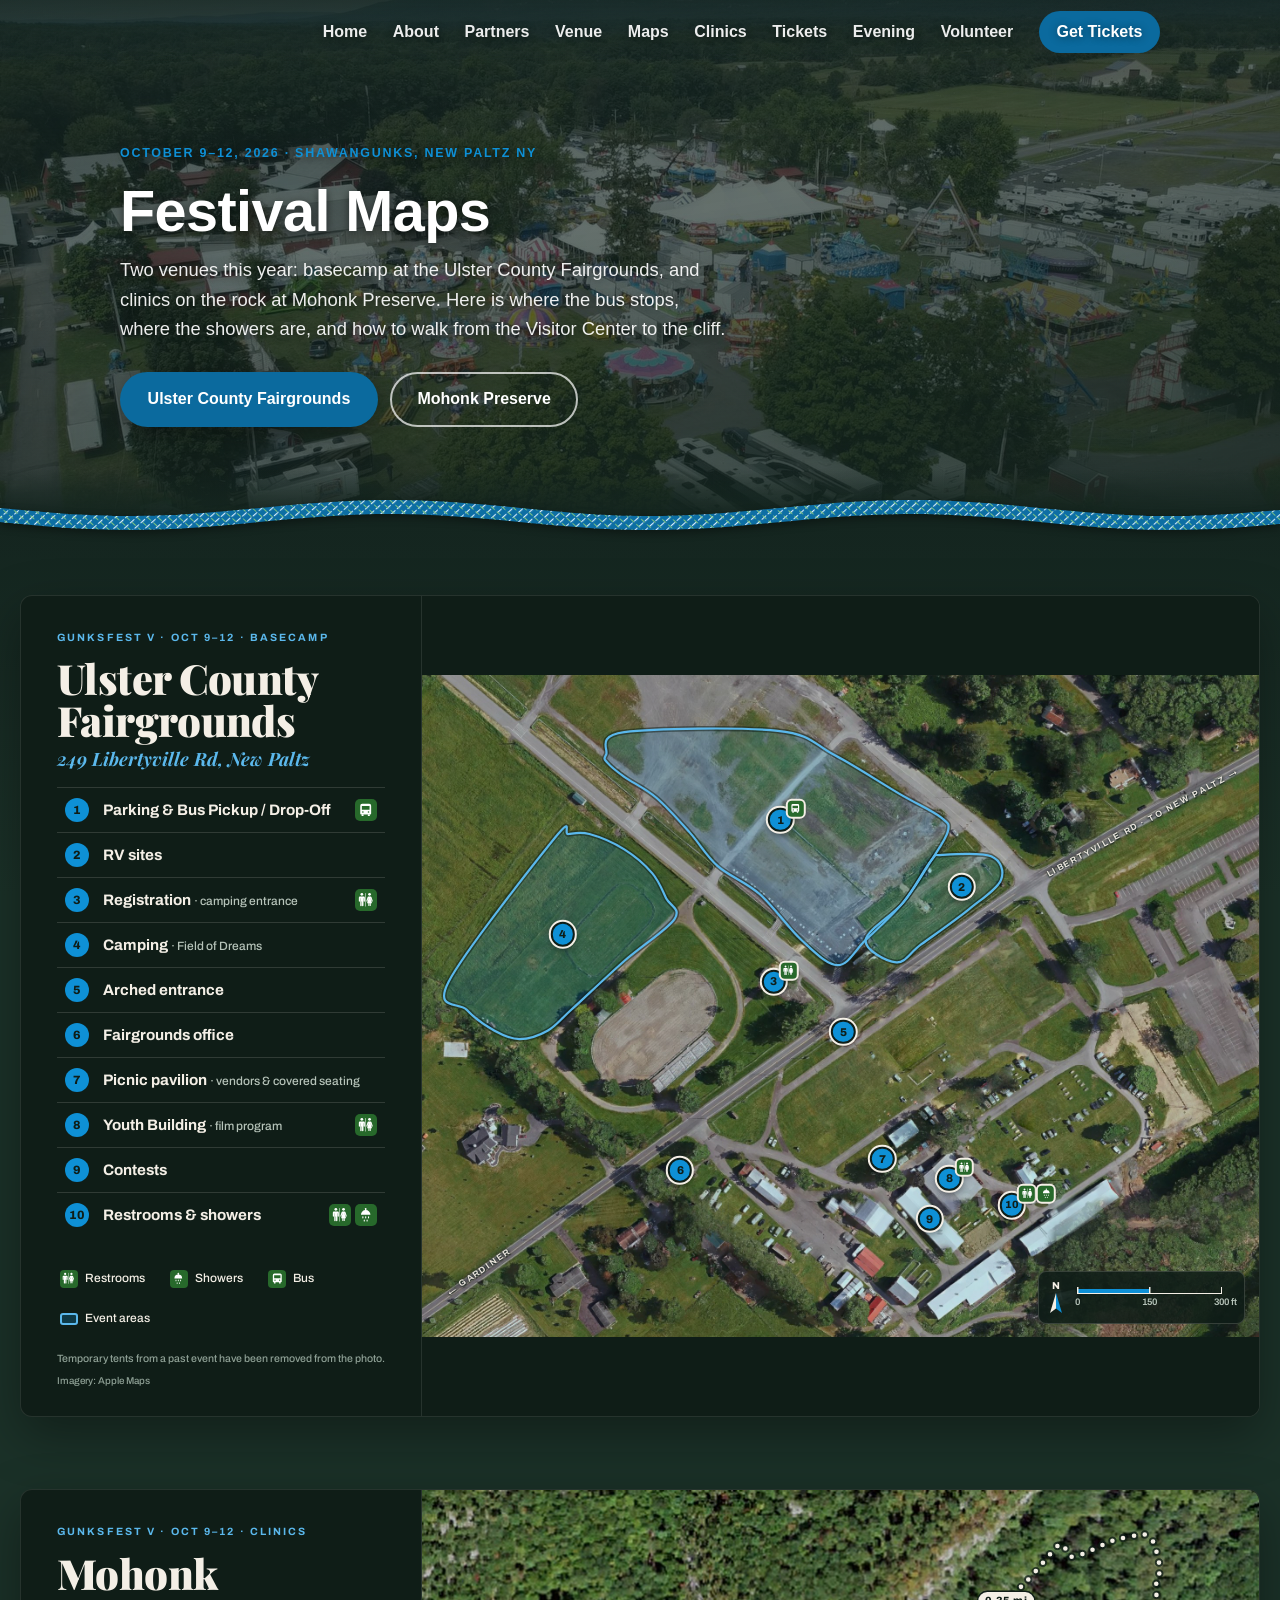
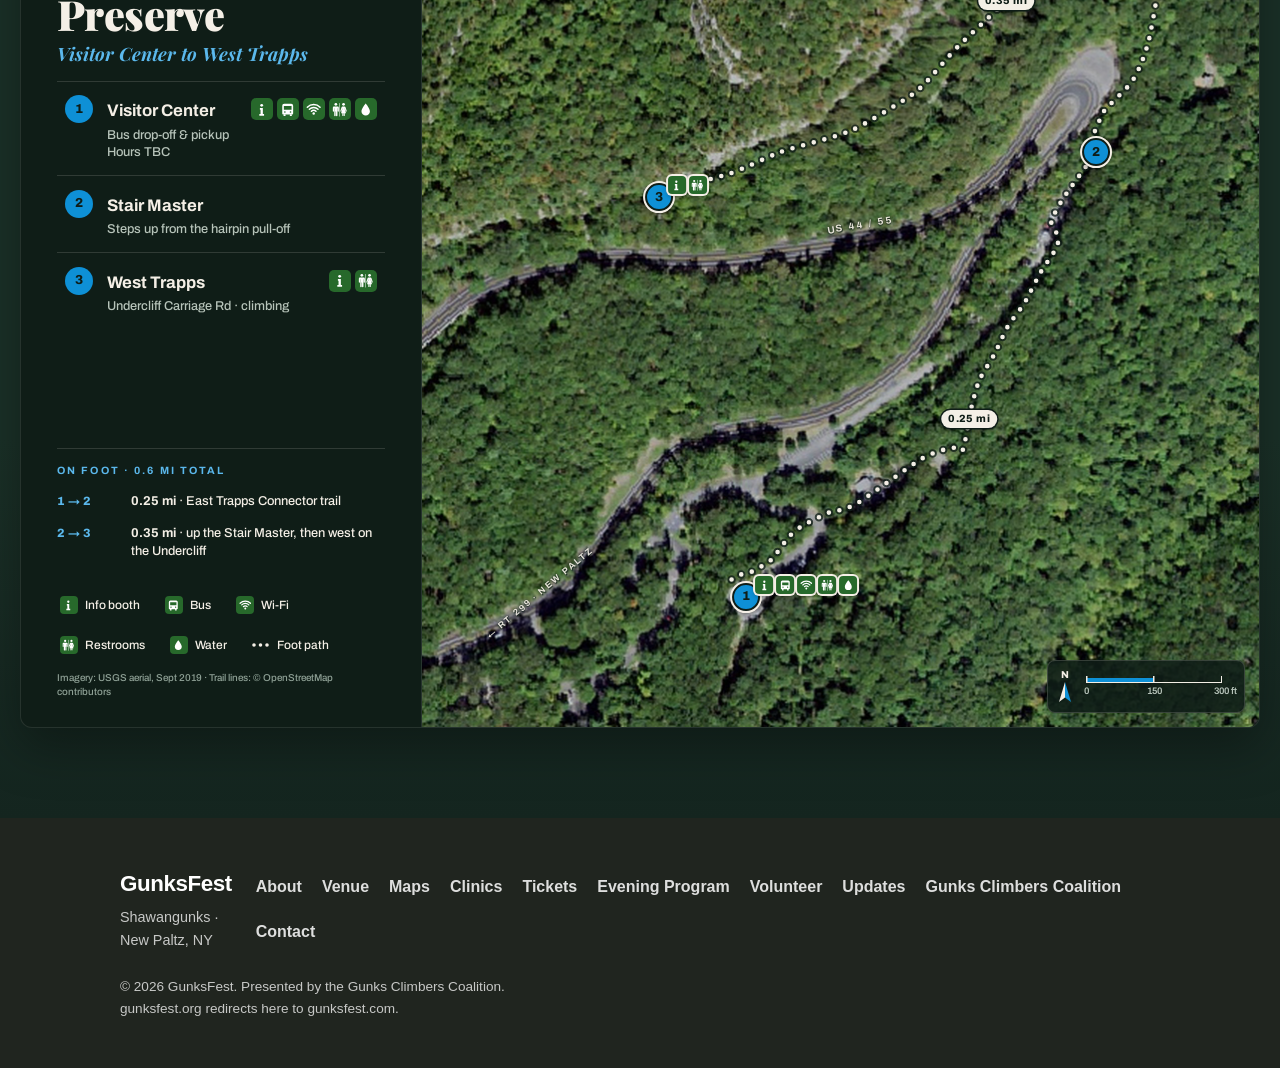
==== commit 1b22b54e: "Maps: site colours, and link the key, legend and pins both ways Swap the design's amber and orange f" ====
--- a/maps/index.html
+++ b/maps/index.html
@@ -71,7 +71,7 @@
       </pattern>
     </defs>
     <symbol id="i-info" viewBox="0 0 24 24"><circle cx="12" cy="5.2" r="2.2"/><path d="M9.2 9.5h4.6v9.3h1.9v2.7H8.3v-2.7h1.9v-6.6h-1z"/></symbol>
-    <symbol id="i-bus" viewBox="0 0 24 24"><path fill-rule="evenodd" d="M6.5 2.8h11a3 3 0 0 1 3 3v12.2a1.5 1.5 0 0 1-1.5 1.5H5a1.5 1.5 0 0 1-1.5-1.5V5.8a3 3 0 0 1 3-3zM6 6.4v5.6h12V6.4z"/><circle cx="7.6" cy="15.6" r="1.25" fill="#2458a6"/><circle cx="16.4" cy="15.6" r="1.25" fill="#2458a6"/><rect x="5.5" y="19" width="3.2" height="3" rx="1"/><rect x="15.3" y="19" width="3.2" height="3" rx="1"/></symbol>
+    <symbol id="i-bus" viewBox="0 0 24 24"><path fill-rule="evenodd" d="M6.5 2.8h11a3 3 0 0 1 3 3v12.2a1.5 1.5 0 0 1-1.5 1.5H5a1.5 1.5 0 0 1-1.5-1.5V5.8a3 3 0 0 1 3-3zM6 6.4v5.6h12V6.4z"/><circle cx="7.6" cy="15.6" r="1.25" fill="#27692b"/><circle cx="16.4" cy="15.6" r="1.25" fill="#27692b"/><rect x="5.5" y="19" width="3.2" height="3" rx="1"/><rect x="15.3" y="19" width="3.2" height="3" rx="1"/></symbol>
     <symbol id="i-wifi" viewBox="0 0 24 24"><circle cx="12" cy="18" r="1.9"/><g fill="none" stroke="#fff" stroke-width="2.4" stroke-linecap="round"><path d="M8.46 14.46a5 5 0 0 1 7.08 0"/><path d="M5.28 11.28a9.5 9.5 0 0 1 13.44 0"/><path d="M2.1 8.1a14 14 0 0 1 19.8 0"/></g></symbol>
     <symbol id="i-restrooms" viewBox="0 0 24 24"><circle cx="6" cy="3.7" r="2.1"/><path d="M2.9 7.2h6.2a1.6 1.6 0 0 1 1.6 1.6v5.4a.9.9 0 0 1-1.8 0V9.6h-.4V21a1.1 1.1 0 0 1-2.2 0v-6.2h-.6V21a1.1 1.1 0 0 1-2.2 0V9.6h-.4v4.6a.9.9 0 0 1-1.8 0V8.8a1.6 1.6 0 0 1 1.6-1.6z"/><rect x="11.6" y="1.5" width=".8" height="21" rx=".4"/><circle cx="18" cy="3.7" r="2.1"/><path d="M16.4 7.2h3.2a1.6 1.6 0 0 1 1.5 1.1l1.9 5.6a.85.85 0 0 1-1.6.55l-1.5-4.15h-.3l2.3 7.1h-2v3.6a.8.8 0 0 1-1.6 0v-3.6h-.6v3.6a.8.8 0 0 1-1.6 0v-3.6h-2l2.3-7.1h-.3l-1.5 4.15a.85.85 0 0 1-1.6-.55l1.9-5.6a1.6 1.6 0 0 1 1.5-1.1z"/></symbol>
     <symbol id="i-water" viewBox="0 0 24 24"><path d="M12 2.2c.4.5 6.6 7.6 6.6 12.3a6.6 6.6 0 0 1-13.2 0C5.4 9.8 11.6 2.7 12 2.2z"/></symbol>
@@ -147,6 +147,14 @@
              labels into one description, so a screen reader hears the summary
              once and then the key, not every pin twice.
 
+             The two halves are linked: pick a row in the key, an amenity in
+             the legend, or a pin on the map, and js/maps.js highlights the
+             matching pins and rows. data-place ties a pin to its row, and
+             data-amenities lists the badges each carries. The key and legend
+             buttons are the keyboard route; the pins are a pointer shortcut
+             to the same thing, so they stay out of the tab order (tabindex=-1)
+             and out of the accessibility tree.
+
              Pin, label and scale-bar positions are percentages of the aerial,
              taken from the design's 960×760 (and 840×840) artboards, so they
              stay on their spot at any width. See maps.css for how their size
@@ -165,7 +173,7 @@
                    aria-label="Aerial photo of the Ulster County Fairgrounds with the ten numbered places in the key below marked on it. Parking and the bus stop are at the north end off Libertyville Road; the camping field, RV sites and registration sit in the middle; the pavilion, Youth Building, contests and showers are clustered at the south end."
                    style="--map-w: 960; --map-h: 760; --ft300: 166.3; --map-min: 720px;">
                 <img class="map-aerial" src="/assets/img/maps/fairgrounds-aerial.jpg" width="1920" height="1520" alt="" />
-                <svg class="map-overlay" viewBox="0 0 960 760" aria-hidden="true" focusable="false">
+                <svg class="map-overlay" data-layer="areas" viewBox="0 0 960 760" aria-hidden="true" focusable="false">
                   <g class="map-area-halo">
                     <path d="M211.2 91.2 C214.4 85.3 199.2 70.1 232.0 65.6 C264.8 61.1 368.0 59.7 408.0 64.0 C448.0 68.3 448.8 79.2 472.0 91.2 C495.2 103.2 526.7 124.0 547.2 136.0 C567.7 148.0 585.9 156.0 595.2 163.2 C604.5 170.4 605.1 170.9 603.2 179.2 C601.3 187.5 592.5 199.2 584.0 212.8 C575.5 226.4 564.5 245.6 552.0 260.8 C539.5 276.0 521.3 292.0 508.8 304.0 C496.3 316.0 489.1 332.8 476.8 332.8 C464.5 332.8 450.1 317.6 435.2 304.0 C420.3 290.4 403.2 265.3 387.2 251.2 C371.2 237.1 352.5 230.9 339.2 219.2 C325.9 207.5 318.9 193.9 307.2 180.8 C295.5 167.7 281.3 151.5 268.8 140.8 C256.3 130.1 241.3 123.5 232.0 116.8 C222.7 110.1 216.3 105.1 212.8 100.8 C209.3 96.5 208.0 97.1 211.2 91.2 Z"/>
                     <path d="M584.0 212.8 C591.5 203.7 585.3 207.2 596.8 206.4 C608.3 205.6 641.6 203.2 652.8 208.0 C664.0 212.8 668.3 225.1 664.0 235.2 C659.7 245.3 642.4 256.5 627.2 268.8 C612.0 281.1 586.7 298.7 572.8 308.8 C558.9 318.9 554.7 330.4 544.0 329.6 C533.3 328.8 507.5 315.5 508.8 304.0 C510.1 292.5 539.5 276.0 552.0 260.8 C564.5 245.6 576.5 221.9 584.0 212.8 Z"/>
@@ -184,19 +192,20 @@
                 <span class="map-road map-road--end" style="right: 2.5%; top: 14.5%; --rot: -28.5deg;">Libertyville Rd · to New Paltz →</span>
                 <span class="map-road" style="left: 6.83%; top: 90.11%; --rot: -35deg;">← Gardiner</span>
 
-                <span class="map-pin" style="left: 42.83%; top: 21.89%;">1<span class="map-pin-icons"><span class="map-icon"><svg><use href="#i-bus"/></svg></span></span></span>
-                <span class="map-pin" style="left: 64.5%; top: 32%;">2</span>
-                <span class="map-pin" style="left: 42%; top: 46.32%;">3<span class="map-pin-icons"><span class="map-icon"><svg><use href="#i-restrooms"/></svg></span></span></span>
-                <span class="map-pin" style="left: 16.83%; top: 39.16%;">4</span>
-                <span class="map-pin" style="left: 50.33%; top: 53.89%;">5</span>
-                <span class="map-pin" style="left: 30.83%; top: 74.74%;">6</span>
-                <span class="map-pin" style="left: 55%; top: 73.05%;">7</span>
-                <span class="map-pin" style="left: 63%; top: 76%;">8<span class="map-pin-icons"><span class="map-icon"><svg><use href="#i-restrooms"/></svg></span></span></span>
-                <span class="map-pin" style="left: 60.67%; top: 82.11%;">9</span>
-                <span class="map-pin map-pin--2digit" style="left: 70.5%; top: 80%;">10<span class="map-pin-icons"><span class="map-icon"><svg><use href="#i-restrooms"/></svg></span><span class="map-icon"><svg><use href="#i-showers"/></svg></span></span></span>
+                <button type="button" class="map-pin" data-place="fg-1" data-amenities="bus" data-name="Parking &amp; Bus Pickup / Drop-Off" tabindex="-1" aria-hidden="true" style="left: 42.83%; top: 21.89%;">1<span class="map-pin-icons"><span class="map-icon"><svg><use href="#i-bus"/></svg></span></span></button>
+                <button type="button" class="map-pin" data-place="fg-2" data-amenities="" data-name="RV sites" tabindex="-1" aria-hidden="true" style="left: 64.5%; top: 32%;">2</button>
+                <button type="button" class="map-pin" data-place="fg-3" data-amenities="restrooms" data-name="Registration" tabindex="-1" aria-hidden="true" style="left: 42%; top: 46.32%;">3<span class="map-pin-icons"><span class="map-icon"><svg><use href="#i-restrooms"/></svg></span></span></button>
+                <button type="button" class="map-pin" data-place="fg-4" data-amenities="" data-name="Camping" tabindex="-1" aria-hidden="true" style="left: 16.83%; top: 39.16%;">4</button>
+                <button type="button" class="map-pin" data-place="fg-5" data-amenities="" data-name="Arched entrance" tabindex="-1" aria-hidden="true" style="left: 50.33%; top: 53.89%;">5</button>
+                <button type="button" class="map-pin" data-place="fg-6" data-amenities="" data-name="Fairgrounds office" tabindex="-1" aria-hidden="true" style="left: 30.83%; top: 74.74%;">6</button>
+                <button type="button" class="map-pin" data-place="fg-7" data-amenities="" data-name="Picnic pavilion" tabindex="-1" aria-hidden="true" style="left: 55%; top: 73.05%;">7</button>
+                <button type="button" class="map-pin" data-place="fg-8" data-amenities="restrooms" data-name="Youth Building" tabindex="-1" aria-hidden="true" style="left: 63%; top: 76%;">8<span class="map-pin-icons"><span class="map-icon"><svg><use href="#i-restrooms"/></svg></span></span></button>
+                <button type="button" class="map-pin" data-place="fg-9" data-amenities="" data-name="Contests" tabindex="-1" aria-hidden="true" style="left: 60.67%; top: 82.11%;">9</button>
+                <button type="button" class="map-pin map-pin--2digit" data-place="fg-10" data-amenities="restrooms showers" data-name="Restrooms &amp; showers" tabindex="-1" aria-hidden="true" style="left: 70.5%; top: 80%;">10<span class="map-pin-icons"><span class="map-icon"><svg><use href="#i-restrooms"/></svg></span><span class="map-icon"><svg><use href="#i-showers"/></svg></span></span></button>
+                <span class="map-callout" aria-hidden="true" hidden></span>
 
                 <div class="map-compass" aria-hidden="true">
-                  <div class="map-north"><span>N</span><svg width="14" height="22" viewBox="0 0 14 22"><path d="M7 1 L13 21 L7 16.5Z" fill="#f2a33a"/><path d="M7 1 L1 21 L7 16.5Z" fill="#f5eedc"/></svg></div>
+                  <div class="map-north"><span>N</span><svg width="14" height="22" viewBox="0 0 14 22"><path d="M7 1 L13 21 L7 16.5Z" fill="#0e90d6"/><path d="M7 1 L1 21 L7 16.5Z" fill="#f4efe6"/></svg></div>
                   <div class="map-scale"><div class="map-scale-bar"></div><div class="map-scale-labels"><span>0</span><span>150</span><span>300 ft</span></div></div>
                 </div>
               </div>
@@ -205,24 +214,24 @@
 
           <div class="map-key">
             <ol class="map-list map-list--compact">
-              <li><span class="map-num">1</span><span class="map-place"><strong>Parking &amp; Bus Pickup / Drop-Off</strong></span><span class="map-icons"><span class="map-icon"><svg role="img" aria-label="Bus"><use href="#i-bus"/></svg></span></span></li>
-              <li><span class="map-num">2</span><span class="map-place"><strong>RV sites</strong></span></li>
-              <li><span class="map-num">3</span><span class="map-place"><strong>Registration</strong> <span class="map-note">· camping entrance</span></span><span class="map-icons"><span class="map-icon"><svg role="img" aria-label="Restrooms"><use href="#i-restrooms"/></svg></span></span></li>
-              <li><span class="map-num">4</span><span class="map-place"><strong>Camping</strong> <span class="map-note">· Field of Dreams</span></span></li>
-              <li><span class="map-num">5</span><span class="map-place"><strong>Arched entrance</strong></span></li>
-              <li><span class="map-num">6</span><span class="map-place"><strong>Fairgrounds office</strong></span></li>
-              <li><span class="map-num">7</span><span class="map-place"><strong>Picnic pavilion</strong> <span class="map-note">· vendors &amp; covered seating</span></span></li>
-              <li><span class="map-num">8</span><span class="map-place"><strong>Youth Building</strong> <span class="map-note">· film program</span></span><span class="map-icons"><span class="map-icon"><svg role="img" aria-label="Restrooms"><use href="#i-restrooms"/></svg></span></span></li>
-              <li><span class="map-num">9</span><span class="map-place"><strong>Contests</strong></span></li>
-              <li><span class="map-num">10</span><span class="map-place"><strong>Restrooms &amp; showers</strong></span><span class="map-icons"><span class="map-icon"><svg role="img" aria-label="Restrooms"><use href="#i-restrooms"/></svg></span><span class="map-icon"><svg role="img" aria-label="Showers"><use href="#i-showers"/></svg></span></span></li>
+              <li><button type="button" class="map-row" data-place="fg-1" data-amenities="bus" aria-pressed="false"><span class="map-num">1</span><span class="map-place"><strong>Parking &amp; Bus Pickup / Drop-Off</strong></span><span class="map-icons"><span class="map-icon"><svg role="img" aria-label="Bus"><use href="#i-bus"/></svg></span></span></button></li>
+              <li><button type="button" class="map-row" data-place="fg-2" data-amenities="" aria-pressed="false"><span class="map-num">2</span><span class="map-place"><strong>RV sites</strong></span></button></li>
+              <li><button type="button" class="map-row" data-place="fg-3" data-amenities="restrooms" aria-pressed="false"><span class="map-num">3</span><span class="map-place"><strong>Registration</strong> <span class="map-note">· camping entrance</span></span><span class="map-icons"><span class="map-icon"><svg role="img" aria-label="Restrooms"><use href="#i-restrooms"/></svg></span></span></button></li>
+              <li><button type="button" class="map-row" data-place="fg-4" data-amenities="" aria-pressed="false"><span class="map-num">4</span><span class="map-place"><strong>Camping</strong> <span class="map-note">· Field of Dreams</span></span></button></li>
+              <li><button type="button" class="map-row" data-place="fg-5" data-amenities="" aria-pressed="false"><span class="map-num">5</span><span class="map-place"><strong>Arched entrance</strong></span></button></li>
+              <li><button type="button" class="map-row" data-place="fg-6" data-amenities="" aria-pressed="false"><span class="map-num">6</span><span class="map-place"><strong>Fairgrounds office</strong></span></button></li>
+              <li><button type="button" class="map-row" data-place="fg-7" data-amenities="" aria-pressed="false"><span class="map-num">7</span><span class="map-place"><strong>Picnic pavilion</strong> <span class="map-note">· vendors &amp; covered seating</span></span></button></li>
+              <li><button type="button" class="map-row" data-place="fg-8" data-amenities="restrooms" aria-pressed="false"><span class="map-num">8</span><span class="map-place"><strong>Youth Building</strong> <span class="map-note">· film program</span></span><span class="map-icons"><span class="map-icon"><svg role="img" aria-label="Restrooms"><use href="#i-restrooms"/></svg></span></span></button></li>
+              <li><button type="button" class="map-row" data-place="fg-9" data-amenities="" aria-pressed="false"><span class="map-num">9</span><span class="map-place"><strong>Contests</strong></span></button></li>
+              <li><button type="button" class="map-row" data-place="fg-10" data-amenities="restrooms showers" aria-pressed="false"><span class="map-num">10</span><span class="map-place"><strong>Restrooms &amp; showers</strong></span><span class="map-icons"><span class="map-icon"><svg role="img" aria-label="Restrooms"><use href="#i-restrooms"/></svg></span><span class="map-icon"><svg role="img" aria-label="Showers"><use href="#i-showers"/></svg></span></span></button></li>
             </ol>
 
             <div class="map-key-foot">
-              <ul class="map-legend" aria-label="Legend">
-                <li><span class="map-icon"><svg aria-hidden="true"><use href="#i-restrooms"/></svg></span>Restrooms</li>
-                <li><span class="map-icon"><svg aria-hidden="true"><use href="#i-showers"/></svg></span>Showers</li>
-                <li><span class="map-icon"><svg aria-hidden="true"><use href="#i-bus"/></svg></span>Bus</li>
-                <li><span class="map-legend-area" aria-hidden="true"></span>Event areas</li>
+              <ul class="map-legend" aria-label="Legend — select one to highlight it on the map">
+                <li><button type="button" class="map-chip" data-amenity="restrooms" aria-pressed="false"><span class="map-icon"><svg aria-hidden="true"><use href="#i-restrooms"/></svg></span>Restrooms</button></li>
+                <li><button type="button" class="map-chip" data-amenity="showers" aria-pressed="false"><span class="map-icon"><svg aria-hidden="true"><use href="#i-showers"/></svg></span>Showers</button></li>
+                <li><button type="button" class="map-chip" data-amenity="bus" aria-pressed="false"><span class="map-icon"><svg aria-hidden="true"><use href="#i-bus"/></svg></span>Bus</button></li>
+                <li><button type="button" class="map-chip" data-layer="areas" aria-pressed="false"><span class="map-legend-area" aria-hidden="true"></span>Event areas</button></li>
               </ul>
               <p class="map-note-small">Temporary tents from a past event have been removed from the photo.</p>
               <p class="map-credit">Imagery: Apple Maps</p>
@@ -246,7 +255,7 @@
                 <img class="map-aerial" src="/assets/img/maps/mohonk-aerial.jpg" width="1680" height="1680" alt="" loading="lazy" />
                 <span class="map-road" style="left: 52.38%; top: 40.06%; --rot: -9.6deg;">US 44 / 55</span>
                 <span class="map-road" style="left: 14.05%; top: 84.05%; --rot: -40deg; --size: 9;">← Rt 299 · New Paltz</span>
-                <svg class="map-overlay" viewBox="0 0 840 840" aria-hidden="true" focusable="false">
+                <svg class="map-overlay" data-layer="route" viewBox="0 0 840 840" aria-hidden="true" focusable="false">
                   <path class="map-route-halo" d="M310.7 691.9 C311.8 691.3 317.8 687.8 319.9 687.0 C322.0 686.2 325.1 686.9 328.7 685.2 C332.3 683.5 345.8 676.4 350.4 672.2 C355.0 668.0 364.2 653.5 367.9 649.5 C371.6 645.5 377.2 640.8 382.0 637.9 C386.8 635.0 404.7 626.3 409.1 624.5 C413.5 622.7 416.4 623.4 419.8 622.2 C423.2 621.0 428.8 620.5 438.2 614.6 C447.6 608.7 490.1 577.8 500.1 571.6 C510.1 565.4 520.2 562.9 524.2 561.5 C528.2 560.1 532.3 559.8 534.5 559.8 C536.7 559.8 540.9 566.5 542.9 561.6 C544.9 556.7 549.8 526.2 551.7 518.0 C553.6 509.8 556.9 497.5 559.6 491.4 C562.3 485.3 571.4 471.6 574.7 465.4 C578.0 459.2 584.2 444.3 587.7 438.3 C591.2 432.3 600.9 420.6 604.7 414.3 C608.5 408.0 616.7 390.8 620.4 384.4 C624.1 378.0 634.6 363.6 636.7 359.2 C638.8 354.8 638.7 349.8 638.1 346.8 C637.5 343.8 631.0 337.6 631.6 333.3 C632.2 329.0 638.0 318.2 643.2 310.0 C648.4 301.8 672.7 269.3 676.0 263.2 C679.3 257.1 671.9 259.5 671.4 258.0 C670.9 256.5 670.7 254.4 671.9 250.7 C673.1 247.0 680.3 230.1 682.1 226.3 C683.9 222.5 684.1 222.1 687.5 218.4 C690.9 214.7 707.1 199.3 711.1 194.2 C715.1 189.1 719.4 179.7 721.5 174.7 C723.6 169.7 727.6 158.4 729.4 151.0 C731.2 143.6 735.8 118.6 736.7 111.6 C737.6 104.6 736.6 94.5 737.0 91.3 C737.4 88.1 739.6 86.0 739.9 84.0 C740.2 82.0 740.4 77.4 739.8 73.8 C739.2 70.2 736.0 56.6 734.6 53.4 C733.2 50.2 729.0 47.2 727.6 46.2 C726.2 45.2 726.3 44.0 722.2 44.6 C718.1 45.2 699.0 48.9 692.6 51.0 C686.2 53.1 672.5 60.5 667.7 62.4 C662.9 64.3 654.0 67.3 651.5 66.9 C649.0 66.5 647.4 60.2 645.9 58.9 C644.4 57.6 643.3 51.4 638.6 55.4 C633.9 59.4 617.2 81.1 605.5 92.9 C593.8 104.7 549.7 145.3 538.3 156.7 C526.9 168.1 513.5 185.0 507.7 190.9 C501.9 196.8 497.9 201.4 488.9 207.3 C479.9 213.2 445.4 235.0 430.4 241.5 C415.4 248.0 374.4 257.8 360.1 262.9 C345.8 268.0 323.0 280.0 307.8 284.9 C292.6 289.8 238.7 302.6 229.6 304.9"/>
                   <path class="map-route" d="M310.7 691.9 C311.8 691.3 317.8 687.8 319.9 687.0 C322.0 686.2 325.1 686.9 328.7 685.2 C332.3 683.5 345.8 676.4 350.4 672.2 C355.0 668.0 364.2 653.5 367.9 649.5 C371.6 645.5 377.2 640.8 382.0 637.9 C386.8 635.0 404.7 626.3 409.1 624.5 C413.5 622.7 416.4 623.4 419.8 622.2 C423.2 621.0 428.8 620.5 438.2 614.6 C447.6 608.7 490.1 577.8 500.1 571.6 C510.1 565.4 520.2 562.9 524.2 561.5 C528.2 560.1 532.3 559.8 534.5 559.8 C536.7 559.8 540.9 566.5 542.9 561.6 C544.9 556.7 549.8 526.2 551.7 518.0 C553.6 509.8 556.9 497.5 559.6 491.4 C562.3 485.3 571.4 471.6 574.7 465.4 C578.0 459.2 584.2 444.3 587.7 438.3 C591.2 432.3 600.9 420.6 604.7 414.3 C608.5 408.0 616.7 390.8 620.4 384.4 C624.1 378.0 634.6 363.6 636.7 359.2 C638.8 354.8 638.7 349.8 638.1 346.8 C637.5 343.8 631.0 337.6 631.6 333.3 C632.2 329.0 638.0 318.2 643.2 310.0 C648.4 301.8 672.7 269.3 676.0 263.2 C679.3 257.1 671.9 259.5 671.4 258.0 C670.9 256.5 670.7 254.4 671.9 250.7 C673.1 247.0 680.3 230.1 682.1 226.3 C683.9 222.5 684.1 222.1 687.5 218.4 C690.9 214.7 707.1 199.3 711.1 194.2 C715.1 189.1 719.4 179.7 721.5 174.7 C723.6 169.7 727.6 158.4 729.4 151.0 C731.2 143.6 735.8 118.6 736.7 111.6 C737.6 104.6 736.6 94.5 737.0 91.3 C737.4 88.1 739.6 86.0 739.9 84.0 C740.2 82.0 740.4 77.4 739.8 73.8 C739.2 70.2 736.0 56.6 734.6 53.4 C733.2 50.2 729.0 47.2 727.6 46.2 C726.2 45.2 726.3 44.0 722.2 44.6 C718.1 45.2 699.0 48.9 692.6 51.0 C686.2 53.1 672.5 60.5 667.7 62.4 C662.9 64.3 654.0 67.3 651.5 66.9 C649.0 66.5 647.4 60.2 645.9 58.9 C644.4 57.6 643.3 51.4 638.6 55.4 C633.9 59.4 617.2 81.1 605.5 92.9 C593.8 104.7 549.7 145.3 538.3 156.7 C526.9 168.1 513.5 185.0 507.7 190.9 C501.9 196.8 497.9 201.4 488.9 207.3 C479.9 213.2 445.4 235.0 430.4 241.5 C415.4 248.0 374.4 257.8 360.1 262.9 C345.8 268.0 323.0 280.0 307.8 284.9 C292.6 289.8 238.7 302.6 229.6 304.9"/>
                 </svg>
@@ -254,12 +263,13 @@
                 <span class="map-distance" style="left: 65.37%; top: 63.19%;">0.25 mi</span>
                 <span class="map-distance" style="left: 69.77%; top: 13.25%;">0.35 mi</span>
 
-                <span class="map-pin" style="left: 38.75%; top: 84.46%;">1<span class="map-pin-icons"><span class="map-icon"><svg><use href="#i-info"/></svg></span><span class="map-icon"><svg><use href="#i-bus"/></svg></span><span class="map-icon"><svg><use href="#i-wifi"/></svg></span><span class="map-icon"><svg><use href="#i-restrooms"/></svg></span><span class="map-icon"><svg><use href="#i-water"/></svg></span></span></span>
-                <span class="map-pin" style="left: 80.48%; top: 31.33%;">2</span>
-                <span class="map-pin" style="left: 28.3%; top: 36.71%;">3<span class="map-pin-icons"><span class="map-icon"><svg><use href="#i-info"/></svg></span><span class="map-icon"><svg><use href="#i-restrooms"/></svg></span></span></span>
+                <button type="button" class="map-pin" data-place="mo-1" data-amenities="info bus wifi restrooms water" data-name="Visitor Center" tabindex="-1" aria-hidden="true" style="left: 38.75%; top: 84.46%;">1<span class="map-pin-icons"><span class="map-icon"><svg><use href="#i-info"/></svg></span><span class="map-icon"><svg><use href="#i-bus"/></svg></span><span class="map-icon"><svg><use href="#i-wifi"/></svg></span><span class="map-icon"><svg><use href="#i-restrooms"/></svg></span><span class="map-icon"><svg><use href="#i-water"/></svg></span></span></button>
+                <button type="button" class="map-pin" data-place="mo-2" data-amenities="" data-name="Stair Master" tabindex="-1" aria-hidden="true" style="left: 80.48%; top: 31.33%;">2</button>
+                <button type="button" class="map-pin" data-place="mo-3" data-amenities="info restrooms" data-name="West Trapps" tabindex="-1" aria-hidden="true" style="left: 28.3%; top: 36.71%;">3<span class="map-pin-icons"><span class="map-icon"><svg><use href="#i-info"/></svg></span><span class="map-icon"><svg><use href="#i-restrooms"/></svg></span></span></button>
+                <span class="map-callout" aria-hidden="true" hidden></span>
 
                 <div class="map-compass" aria-hidden="true">
-                  <div class="map-north"><span>N</span><svg width="14" height="22" viewBox="0 0 14 22"><path d="M7 1 L13 21 L7 16.5Z" fill="#f2a33a"/><path d="M7 1 L1 21 L7 16.5Z" fill="#f5eedc"/></svg></div>
+                  <div class="map-north"><span>N</span><svg width="14" height="22" viewBox="0 0 14 22"><path d="M7 1 L13 21 L7 16.5Z" fill="#0e90d6"/><path d="M7 1 L1 21 L7 16.5Z" fill="#f4efe6"/></svg></div>
                   <div class="map-scale"><div class="map-scale-bar"></div><div class="map-scale-labels"><span>0</span><span>150</span><span>300 ft</span></div></div>
                 </div>
               </div>
@@ -268,9 +278,9 @@
 
           <div class="map-key">
             <ol class="map-list">
-              <li><span class="map-num">1</span><span class="map-place"><strong>Visitor Center</strong><span class="map-note">Bus drop-off &amp; pickup<br />Hours TBC</span></span><span class="map-icons"><span class="map-icon"><svg role="img" aria-label="Information booth"><use href="#i-info"/></svg></span><span class="map-icon"><svg role="img" aria-label="Bus"><use href="#i-bus"/></svg></span><span class="map-icon"><svg role="img" aria-label="Wi-Fi"><use href="#i-wifi"/></svg></span><span class="map-icon"><svg role="img" aria-label="Restrooms"><use href="#i-restrooms"/></svg></span><span class="map-icon"><svg role="img" aria-label="Drinking water"><use href="#i-water"/></svg></span></span></li>
-              <li><span class="map-num">2</span><span class="map-place"><strong>Stair Master</strong><span class="map-note">Steps up from the hairpin pull-off</span></span></li>
-              <li><span class="map-num">3</span><span class="map-place"><strong>West Trapps</strong><span class="map-note">Undercliff Carriage Rd · climbing</span></span><span class="map-icons"><span class="map-icon"><svg role="img" aria-label="Information booth"><use href="#i-info"/></svg></span><span class="map-icon"><svg role="img" aria-label="Restrooms"><use href="#i-restrooms"/></svg></span></span></li>
+              <li><button type="button" class="map-row" data-place="mo-1" data-amenities="info bus wifi restrooms water" aria-pressed="false"><span class="map-num">1</span><span class="map-place"><strong>Visitor Center</strong><span class="map-note">Bus drop-off &amp; pickup<br />Hours TBC</span></span><span class="map-icons"><span class="map-icon"><svg role="img" aria-label="Information booth"><use href="#i-info"/></svg></span><span class="map-icon"><svg role="img" aria-label="Bus"><use href="#i-bus"/></svg></span><span class="map-icon"><svg role="img" aria-label="Wi-Fi"><use href="#i-wifi"/></svg></span><span class="map-icon"><svg role="img" aria-label="Restrooms"><use href="#i-restrooms"/></svg></span><span class="map-icon"><svg role="img" aria-label="Drinking water"><use href="#i-water"/></svg></span></span></button></li>
+              <li><button type="button" class="map-row" data-place="mo-2" data-amenities="" aria-pressed="false"><span class="map-num">2</span><span class="map-place"><strong>Stair Master</strong><span class="map-note">Steps up from the hairpin pull-off</span></span></button></li>
+              <li><button type="button" class="map-row" data-place="mo-3" data-amenities="info restrooms" aria-pressed="false"><span class="map-num">3</span><span class="map-place"><strong>West Trapps</strong><span class="map-note">Undercliff Carriage Rd · climbing</span></span><span class="map-icons"><span class="map-icon"><svg role="img" aria-label="Information booth"><use href="#i-info"/></svg></span><span class="map-icon"><svg role="img" aria-label="Restrooms"><use href="#i-restrooms"/></svg></span></span></button></li>
             </ol>
 
             <div class="map-key-foot">
@@ -279,13 +289,13 @@
                 <div><dt>1 → 2</dt><dd><strong>0.25 mi</strong> · East Trapps Connector trail</dd></div>
                 <div><dt>2 → 3</dt><dd><strong>0.35 mi</strong> · up the Stair Master, then west on the Undercliff</dd></div>
               </dl>
-              <ul class="map-legend" aria-label="Legend">
-                <li><span class="map-icon"><svg aria-hidden="true"><use href="#i-info"/></svg></span>Info booth</li>
-                <li><span class="map-icon"><svg aria-hidden="true"><use href="#i-bus"/></svg></span>Bus</li>
-                <li><span class="map-icon"><svg aria-hidden="true"><use href="#i-wifi"/></svg></span>Wi-Fi</li>
-                <li><span class="map-icon"><svg aria-hidden="true"><use href="#i-restrooms"/></svg></span>Restrooms</li>
-                <li><span class="map-icon"><svg aria-hidden="true"><use href="#i-water"/></svg></span>Water</li>
-                <li><svg class="map-legend-path" width="18" height="8" viewBox="0 0 18 8" aria-hidden="true"><path d="M2 4H17"/></svg>Foot path</li>
+              <ul class="map-legend" aria-label="Legend — select one to highlight it on the map">
+                <li><button type="button" class="map-chip" data-amenity="info" aria-pressed="false"><span class="map-icon"><svg aria-hidden="true"><use href="#i-info"/></svg></span>Info booth</button></li>
+                <li><button type="button" class="map-chip" data-amenity="bus" aria-pressed="false"><span class="map-icon"><svg aria-hidden="true"><use href="#i-bus"/></svg></span>Bus</button></li>
+                <li><button type="button" class="map-chip" data-amenity="wifi" aria-pressed="false"><span class="map-icon"><svg aria-hidden="true"><use href="#i-wifi"/></svg></span>Wi-Fi</button></li>
+                <li><button type="button" class="map-chip" data-amenity="restrooms" aria-pressed="false"><span class="map-icon"><svg aria-hidden="true"><use href="#i-restrooms"/></svg></span>Restrooms</button></li>
+                <li><button type="button" class="map-chip" data-amenity="water" aria-pressed="false"><span class="map-icon"><svg aria-hidden="true"><use href="#i-water"/></svg></span>Water</button></li>
+                <li><button type="button" class="map-chip" data-layer="route" aria-pressed="false"><svg class="map-legend-path" width="18" height="8" viewBox="0 0 18 8" aria-hidden="true"><path d="M2 4H17"/></svg>Foot path</button></li>
               </ul>
               <p class="map-credit">Imagery: USGS aerial, Sept 2019 · Trail lines: © OpenStreetMap contributors</p>
             </div>
@@ -323,12 +333,6 @@
   </footer>
 
   <script src="/js/main.js"></script>
-  <!-- A map wider than the phone it's on opens scrolled to its middle, which
-       is where most of the pins are, rather than to its left edge. -->
-  <script>
-    Array.prototype.forEach.call(document.querySelectorAll(".map-scroll"), function (box) {
-      box.scrollLeft = (box.scrollWidth - box.clientWidth) / 2;
-    });
-  </script>
+  <script src="/js/maps.js"></script>
 </body>
 </html>
--- a/css/maps.css
+++ b/css/maps.css
@@ -2,11 +2,11 @@
    GunksFest 2026 — maps page (maps/index.html)
    Loaded after style.css, so it only carries what the maps page adds.
 
-   The two map cards keep the look they were designed in — warm ink ground,
-   amber pins, blue amenity badges, Archivo over Playfair Display — rather than
-   the site's forest green. They are a self-contained object, like a printed
-   trail map pinned to the page, and the site's palette around them is what
-   says they belong to it.
+   The map cards keep their own typefaces (Archivo over Playfair Display, as
+   drawn) but take their colours from the site: a deep forest ground, the
+   site's sky blue for the numbered pins, GCC leaf green for the amenity
+   badges, and the sand off-white for text. The pins are the one loud thing on
+   each card, which is why they get the accent.
    ============================================================ */
 
 /* ---------- Page head ---------- */
@@ -55,14 +55,15 @@
 
 /* ---------- Map card ---------- */
 .map-card {
-  --ink: #17140f;
-  --cream: #f5eedc;
-  --amber: #f2a33a;
-  --orange: #ff7945;
-  --muted: #c3b8a1;
-  --faint: #a2988a;
-  --badge: #2458a6;
-  --rule: rgba(245, 238, 220, 0.14);
+  --ink: #0f1d17;                    /* card ground: darker than the section around it */
+  --cream: var(--color-sand);        /* #f4efe6, all text and rings */
+  --pin: var(--color-accent);        /* #0e90d6 — ink numbers on it are 4.9:1 */
+  --sky-text: #5bb8ec;               /* lighter sky for small type on ink, 7.6:1 */
+  --muted: #b7c4ba;
+  --faint: #8fa196;
+  --badge: var(--color-leaf);        /* #27692b — white icons on it are 6.6:1 */
+  --rule: rgba(244, 239, 230, 0.14);
+  --halo: rgba(15, 29, 23, 0.9);
 
   /* Scrolling to #fairgrounds or #mohonk shouldn't tuck the heading under the
      floating menu button. */
@@ -73,7 +74,7 @@
   grid-template-areas: "head" "map" "key";
   background: var(--ink); color: var(--cream);
   font-family: Archivo, system-ui, sans-serif;
-  border: 1px solid rgba(245, 238, 220, 0.1);
+  border: 1px solid rgba(244, 239, 230, 0.1);
   border-radius: var(--radius);
   box-shadow: 0 18px 50px rgba(0, 0, 0, 0.35);
   overflow: hidden;
@@ -91,7 +92,7 @@
   /* The key can run taller than the aerial; centre the map in its column
      rather than leaving an empty band under it. */
   .map-view {
-    border-left: 1px solid rgba(245, 238, 220, 0.1);
+    border-left: 1px solid rgba(244, 239, 230, 0.1);
     display: flex; flex-direction: column; justify-content: center;
   }
 }
@@ -106,7 +107,7 @@
 .map-eyebrow {
   margin: 0; font-family: inherit;
   font-weight: 700; font-size: 0.66rem; line-height: 1.2;
-  letter-spacing: 0.2em; text-transform: uppercase; color: var(--orange);
+  letter-spacing: 0.2em; text-transform: uppercase; color: var(--sky-text);
 }
 /* Two classes deep to beat `.section h2` in style.css, which would otherwise
    paint this forest green on the ink ground. */
@@ -119,23 +120,27 @@
 .map-sub {
   margin: 0.5rem 0 0;
   font-family: "Playfair Display", Georgia, serif; font-style: italic; font-weight: 700;
-  font-size: 1.15rem; line-height: 1.2; color: var(--amber);
+  font-size: 1.15rem; line-height: 1.2; color: var(--sky-text);
 }
 
 /* ---------- The key ---------- */
 .map-list { list-style: none; margin: 0; padding: 0; border-top: 1px solid var(--rule); }
 /* Number, name, badges — a three-column grid rather than flex, so that on a
    phone the badges can drop under the name (below) instead of squeezing it. */
-.map-list li {
+.map-list li { border-bottom: 1px solid var(--rule); }
+.map-list li:last-child { border-bottom: 0; }
+.map-row {
   display: grid; grid-template-columns: auto minmax(0, 1fr) auto;
   column-gap: 0.85rem; align-items: start;
-  padding: 0.85rem 0; border-bottom: 1px solid var(--rule);
-}
-.map-list li:last-child { border-bottom: 0; }
+  width: 100%; margin: 0; padding: 0.85rem 0.5rem;
+  font: inherit; color: inherit; text-align: left;
+  background: transparent; border: 0; border-radius: 8px; cursor: pointer;
+  transition: background-color 0.15s ease, opacity 0.2s ease;
+}
 .map-num {
   flex: none; width: 28px; height: 28px; border-radius: 50%;
   display: flex; align-items: center; justify-content: center;
-  background: var(--amber); color: var(--ink);
+  background: var(--pin); color: var(--ink);
   font-weight: 800; font-size: 13px; line-height: 1;
 }
 .map-place { flex: 1; min-width: 0; padding-top: 3px; }
@@ -151,15 +156,15 @@
 
 /* The fairgrounds key has ten rows, so they go single-line with the note
    trailing the name, as in the design. */
-.map-list--compact li { align-items: center; padding: 0.55rem 0; min-height: 42px; }
+.map-list--compact .map-row { align-items: center; padding: 0.55rem 0.5rem; min-height: 44px; }
 .map-list--compact .map-num { width: 24px; height: 24px; font-size: 12px; }
 .map-list--compact .map-place { padding-top: 0; }
 .map-list--compact .map-place strong { font-size: 0.95rem; }
 .map-list--compact .map-note { display: inline; margin: 0; font-size: 0.75rem; }
 .map-list--compact .map-icons { padding-top: 0; }
 
-/* Blue amenity badge. One rule for every size it comes in; the svg inside
-   always fills ~70% of it. Badge blue on white is 7.5:1. */
+/* Green amenity badge. One rule for every size it comes in; the svg inside
+   always fills ~70% of it. */
 .map-icon {
   display: inline-flex; flex: none; align-items: center; justify-content: center;
   width: 22px; height: 22px; border-radius: 5px; background: var(--badge);
@@ -173,19 +178,28 @@
 
 .map-legs { margin: 0.5rem 0 1.25rem; }
 .map-legs div { display: flex; gap: 0.75rem; align-items: baseline; padding: 0.4rem 0; }
-.map-legs dt { flex: none; width: 62px; font-weight: 800; font-size: 0.75rem; letter-spacing: 0.04em; color: var(--amber); }
+.map-legs dt { flex: none; width: 62px; font-weight: 800; font-size: 0.75rem; letter-spacing: 0.04em; color: var(--sky-text); }
 .map-legs dd { margin: 0; font-weight: 500; font-size: 0.8rem; line-height: 1.4; color: var(--cream); }
 
 .map-legend {
-  list-style: none; margin: 0; padding: 0;
-  display: flex; flex-wrap: wrap; gap: 0.5rem 1rem;
+  list-style: none; margin: 0 -0.5rem; padding: 0;
+  display: flex; flex-wrap: wrap; gap: 0.25rem;
   font-weight: 500; font-size: 0.75rem; line-height: 1.2;
 }
-.map-legend li { display: flex; align-items: center; gap: 7px; }
+/* Each legend entry is a button: pick "Restrooms" and every pin with a
+   restroom lights up. */
+.map-chip {
+  display: flex; align-items: center; gap: 7px;
+  margin: 0; padding: 0.45rem 0.6rem; min-height: 36px;
+  font: inherit; color: var(--cream);
+  background: transparent; border: 1px solid transparent; border-radius: 999px;
+  cursor: pointer; transition: background-color 0.15s ease, border-color 0.15s ease;
+}
+.map-chip:hover { border-color: var(--rule); }
 .map-legend .map-icon { width: 18px; height: 18px; border-radius: 4px; }
 .map-legend-area {
   display: inline-block; width: 18px; height: 12px; border-radius: 3px;
-  background: rgba(242, 163, 58, 0.25); border: 2px solid var(--amber);
+  background: rgba(14, 144, 214, 0.25); border: 2px solid var(--sky-text);
 }
 .map-legend-path path {
   fill: none; stroke: var(--cream); stroke-width: 3.6;
@@ -241,25 +255,29 @@
 }
 .map-overlay { position: absolute; inset: 0; width: 100%; height: 100%; pointer-events: none; }
 
-/* Event areas on the fairgrounds: a dark halo under an amber line. */
-.map-area-halo path { fill: #f2a33a; fill-opacity: 0.17; stroke: #17140f; stroke-opacity: 0.5; stroke-width: 6; stroke-linejoin: round; }
-.map-area-line path { fill: none; stroke: #f2a33a; stroke-width: 2.5; stroke-linejoin: round; }
+/* Event areas on the fairgrounds: a dark halo under a sky-blue line. */
+.map-overlay { transition: opacity 0.2s ease; }
+.map-area-halo path { fill: #0e90d6; fill-opacity: 0.18; stroke: #0f1d17; stroke-opacity: 0.5; stroke-width: 6; stroke-linejoin: round; }
+.map-area-line path { fill: none; stroke: #5bb8ec; stroke-width: 2.5; stroke-linejoin: round; }
 
 /* The Mohonk foot path: round dots, in cream over a dark halo. */
 .map-route-halo, .map-route { fill: none; stroke-linecap: round; stroke-linejoin: round; stroke-dasharray: 0 11; }
-.map-route-halo { stroke: #17140f; stroke-opacity: 0.75; stroke-width: 8.5; }
-.map-route { stroke: #f5eedc; stroke-width: 4.6; }
+.map-route-halo { stroke: #0f1d17; stroke-opacity: 0.75; stroke-width: 8.5; }
+.map-route { stroke: #f4efe6; stroke-width: 4.6; }
 
 /* Numbered pin. left/top in the HTML are its centre. */
 .map-pin {
-  --pin: max(22px, calc(28 * var(--u)));
+  --pin-size: max(22px, calc(28 * var(--u)));
   position: absolute; transform: translate(-50%, -50%);
-  width: var(--pin); height: var(--pin);
+  width: var(--pin-size); height: var(--pin-size);
   display: flex; align-items: center; justify-content: center;
-  border-radius: 50%; background: var(--amber); color: var(--ink);
+  margin: 0; padding: 0;
+  border-radius: 50%; background: var(--pin); color: var(--ink);
   border: 2px solid var(--ink);
   box-shadow: 0 0 0 2px var(--cream), 0 3px 8px rgba(0, 0, 0, 0.55);
-  font-weight: 800; font-size: max(11px, calc(13 * var(--u))); line-height: 1; letter-spacing: -0.02em;
+  font-family: inherit; font-weight: 800; font-size: max(11px, calc(13 * var(--u))); line-height: 1; letter-spacing: -0.02em;
+  cursor: pointer;
+  transition: transform 0.15s ease, opacity 0.2s ease, box-shadow 0.15s ease;
 }
 .map-pin--2digit { font-size: max(10px, calc(12 * var(--u))); }
 /* The amenity badges ride up and to the right of their pin, just overlapping
@@ -280,7 +298,7 @@
   font-weight: 700; font-size: max(8px, calc(var(--size, 10) * var(--u)));
   line-height: 1; letter-spacing: 0.2em; text-transform: uppercase; white-space: nowrap;
   color: var(--cream); opacity: 0.9;
-  text-shadow: 0 0 3px rgba(23,20,15,.95), 0 0 6px rgba(23,20,15,.7), 0 1px 1px rgba(23,20,15,.9);
+  text-shadow: 0 0 3px rgba(15,29,23,.95), 0 0 6px rgba(15,29,23,.7), 0 1px 1px rgba(15,29,23,.9);
 }
 /* Anchored at its right-hand end instead of its middle (see the HTML). */
 .map-road--end { transform: translateY(-50%) rotate(var(--rot)); transform-origin: 100% 50%; }
@@ -301,8 +319,8 @@
   position: absolute; right: 14px; bottom: 14px;
   display: flex; align-items: center; gap: 14px;
   padding: 9px 14px 9px 10px;
-  background: rgba(23, 20, 15, 0.88);
-  border: 1px solid rgba(245, 238, 220, 0.16); border-radius: 8px;
+  background: rgba(15, 29, 23, 0.88);
+  border: 1px solid rgba(244, 239, 230, 0.16); border-radius: 8px;
 }
 .map-north { display: flex; flex-direction: column; align-items: center; gap: 1px; }
 .map-north span { font-weight: 800; font-size: 10px; line-height: 1; letter-spacing: 0.06em; color: var(--cream); }
@@ -311,13 +329,13 @@
 .map-scale-bar {
   position: relative; width: var(--bar); height: 7px;
   border-bottom: 1.5px solid var(--cream);
-  /* Three ticks and the amber half, painted as backgrounds so the bar is one
+  /* Three ticks and the blue half, painted as backgrounds so the bar is one
      element: a tick at 0, the middle and the end, then the fill. */
   background:
     linear-gradient(var(--cream), var(--cream)) left top / 1.5px 100% no-repeat,
     linear-gradient(var(--cream), var(--cream)) center top / 1.5px 100% no-repeat,
     linear-gradient(var(--cream), var(--cream)) right top / 1.5px 100% no-repeat,
-    linear-gradient(var(--amber), var(--amber)) left bottom / 50% 4px no-repeat;
+    linear-gradient(var(--pin), var(--pin)) left bottom / 50% 4px no-repeat;
 }
 .map-scale-labels {
   display: flex; justify-content: space-between;
@@ -329,3 +347,52 @@
 @media (max-width: 599px) {
   .map-compass { right: 8px; bottom: 8px; gap: 10px; padding: 7px 12px 7px 8px; }
 }
+
+/* ---------- Highlighting ---------- */
+/* js/maps.js puts .has-selection on the card while something is picked, and
+   .is-selected on every pin, row, legend entry and overlay that matches it.
+   The rule is the same in every direction: what matches gets bigger and
+   brighter, everything else on the card steps back. Hover does a lighter
+   version of the same between a row and its pin, so you can see which pin a
+   row means before committing to a click. */
+.map-row:hover { background: rgba(244, 239, 230, 0.05); }
+.map-row.is-hover { background: rgba(244, 239, 230, 0.05); }
+.map-row.is-selected { background: rgba(14, 144, 214, 0.16); opacity: 1; }
+.map-row.is-selected .map-num { box-shadow: 0 0 0 2px var(--ink), 0 0 0 4px var(--pin); }
+.has-selection .map-row:not(.is-selected) { opacity: 0.5; }
+
+.map-chip.is-selected { background: rgba(14, 144, 214, 0.16); border-color: var(--pin); }
+
+.map-pin.is-hover { transform: translate(-50%, -50%) scale(1.12); z-index: 2; }
+.map-pin.is-selected {
+  transform: translate(-50%, -50%) scale(1.22); z-index: 3;
+  box-shadow: 0 0 0 2px var(--cream), 0 0 0 7px rgba(14, 144, 214, 0.55), 0 4px 12px rgba(0, 0, 0, 0.6);
+}
+.has-selection .map-pin:not(.is-selected) { opacity: 0.35; }
+.has-selection .map-overlay:not(.is-selected) { opacity: 0.45; }
+.map-overlay.is-selected .map-area-halo path { fill-opacity: 0.32; }
+.map-overlay.is-selected .map-area-line path { stroke: var(--cream); stroke-width: 3.5; }
+.map-overlay.is-selected .map-route { stroke-width: 6; }
+
+/* The name tag that appears beside a picked pin, so on a phone — where the
+   key is a scroll away — the map still says what you tapped. js/maps.js sets
+   its left/top to the pin's and a class for which side it hangs off. */
+.map-callout {
+  position: absolute; z-index: 4; pointer-events: none;
+  --tx: -50%; --ty: calc(max(22px, 28 * var(--u)) / 2 + 12px);
+  transform: translate(var(--tx), var(--ty));
+  padding: 0.4rem 0.65rem; border-radius: 6px;
+  background: var(--cream); color: var(--ink);
+  font-weight: 700; font-size: 0.8rem; line-height: 1.2; white-space: nowrap;
+  box-shadow: 0 0 0 1.5px var(--ink), 0 4px 12px rgba(0, 0, 0, 0.5);
+}
+.map-callout.is-above { --ty: calc(-100% - max(22px, 28 * var(--u)) / 2 - 12px); }
+.map-callout.is-start { --tx: -16px; }
+.map-callout.is-end   { --tx: calc(-100% + 16px); }
+
+.map-pin:focus-visible, .map-row:focus-visible, .map-chip:focus-visible {
+  outline: 3px solid var(--sky-text); outline-offset: 2px;
+}
+@media (prefers-reduced-motion: reduce) {
+  .map-pin, .map-row, .map-chip, .map-overlay { transition: none; }
+}
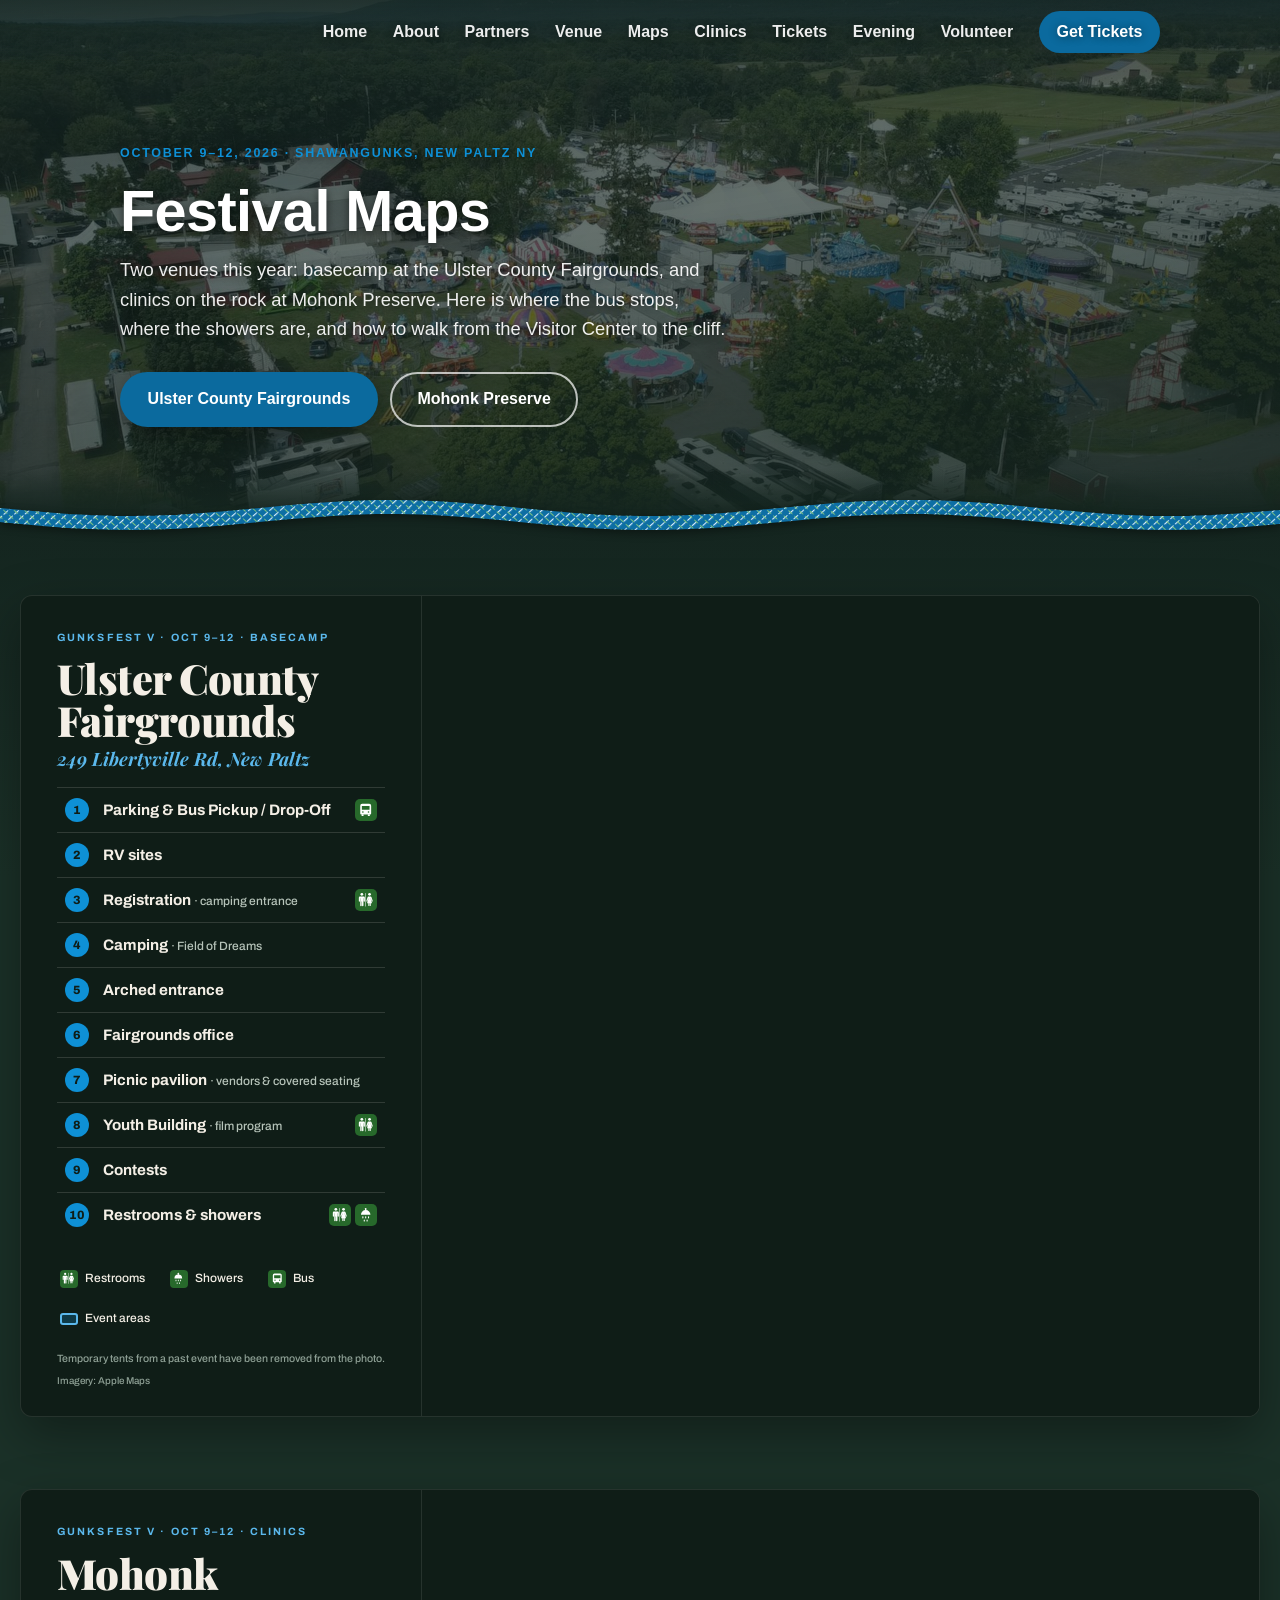
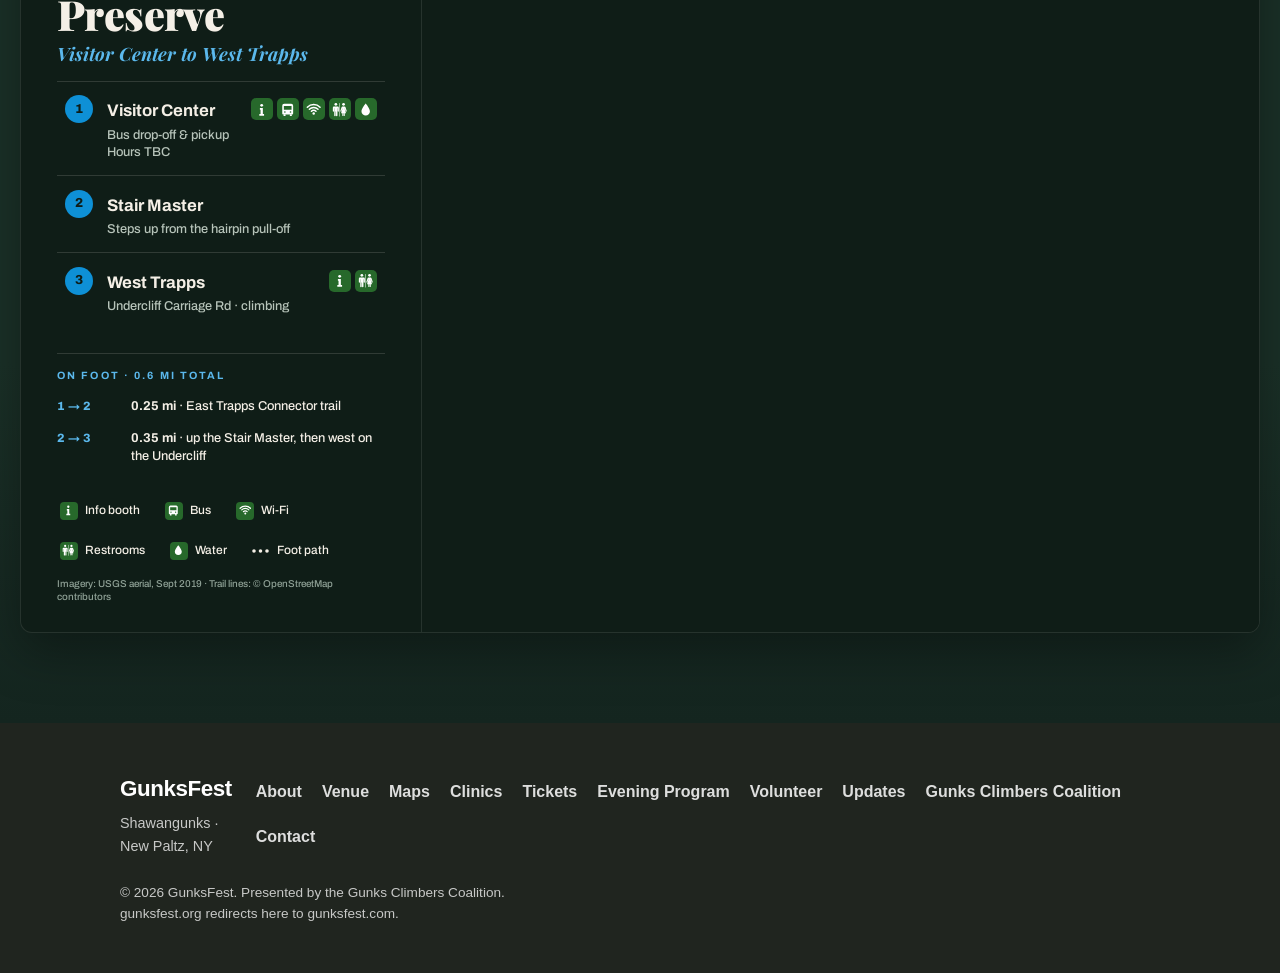
==== commit 26bbb030: "Maps on phones: fit to width and pin the map while the key scrolls The fairgrounds map no longer kee" ====
--- a/maps/index.html
+++ b/maps/index.html
@@ -167,47 +167,44 @@
           </header>
 
           <div class="map-view">
-            <p class="map-scroll-hint" aria-hidden="true">Swipe sideways to see the whole map</p>
-            <div class="map-scroll">
-              <div class="map-canvas" role="img"
-                   aria-label="Aerial photo of the Ulster County Fairgrounds with the ten numbered places in the key below marked on it. Parking and the bus stop are at the north end off Libertyville Road; the camping field, RV sites and registration sit in the middle; the pavilion, Youth Building, contests and showers are clustered at the south end."
-                   style="--map-w: 960; --map-h: 760; --ft300: 166.3; --map-min: 720px;">
-                <img class="map-aerial" src="/assets/img/maps/fairgrounds-aerial.jpg" width="1920" height="1520" alt="" />
-                <svg class="map-overlay" data-layer="areas" viewBox="0 0 960 760" aria-hidden="true" focusable="false">
-                  <g class="map-area-halo">
-                    <path d="M211.2 91.2 C214.4 85.3 199.2 70.1 232.0 65.6 C264.8 61.1 368.0 59.7 408.0 64.0 C448.0 68.3 448.8 79.2 472.0 91.2 C495.2 103.2 526.7 124.0 547.2 136.0 C567.7 148.0 585.9 156.0 595.2 163.2 C604.5 170.4 605.1 170.9 603.2 179.2 C601.3 187.5 592.5 199.2 584.0 212.8 C575.5 226.4 564.5 245.6 552.0 260.8 C539.5 276.0 521.3 292.0 508.8 304.0 C496.3 316.0 489.1 332.8 476.8 332.8 C464.5 332.8 450.1 317.6 435.2 304.0 C420.3 290.4 403.2 265.3 387.2 251.2 C371.2 237.1 352.5 230.9 339.2 219.2 C325.9 207.5 318.9 193.9 307.2 180.8 C295.5 167.7 281.3 151.5 268.8 140.8 C256.3 130.1 241.3 123.5 232.0 116.8 C222.7 110.1 216.3 105.1 212.8 100.8 C209.3 96.5 208.0 97.1 211.2 91.2 Z"/>
-                    <path d="M584.0 212.8 C591.5 203.7 585.3 207.2 596.8 206.4 C608.3 205.6 641.6 203.2 652.8 208.0 C664.0 212.8 668.3 225.1 664.0 235.2 C659.7 245.3 642.4 256.5 627.2 268.8 C612.0 281.1 586.7 298.7 572.8 308.8 C558.9 318.9 554.7 330.4 544.0 329.6 C533.3 328.8 507.5 315.5 508.8 304.0 C510.1 292.5 539.5 276.0 552.0 260.8 C564.5 245.6 576.5 221.9 584.0 212.8 Z"/>
-                    <path d="M30.4 352.0 C47.2 319.2 129.1 215.5 152.0 187.2 C174.9 158.9 161.3 183.2 168.0 182.4 C174.7 181.6 181.3 179.5 192.0 182.4 C202.7 185.3 220.0 192.5 232.0 200.0 C244.0 207.5 256.0 217.9 264.0 227.2 C272.0 236.5 275.7 247.2 280.0 256.0 C284.3 264.8 297.6 268.0 289.6 280.0 C281.6 292.0 251.7 310.7 232.0 328.0 C212.3 345.3 185.9 370.7 171.2 384.0 C156.5 397.3 153.9 402.4 144.0 408.0 C134.1 413.6 122.1 417.6 112.0 417.6 C101.9 417.6 93.3 413.6 83.2 408.0 C73.1 402.4 60.0 393.3 51.2 384.0 C42.4 374.7 13.6 384.8 30.4 352.0 Z"/>
-                  </g>
-                  <g class="map-area-line">
-                    <path d="M211.2 91.2 C214.4 85.3 199.2 70.1 232.0 65.6 C264.8 61.1 368.0 59.7 408.0 64.0 C448.0 68.3 448.8 79.2 472.0 91.2 C495.2 103.2 526.7 124.0 547.2 136.0 C567.7 148.0 585.9 156.0 595.2 163.2 C604.5 170.4 605.1 170.9 603.2 179.2 C601.3 187.5 592.5 199.2 584.0 212.8 C575.5 226.4 564.5 245.6 552.0 260.8 C539.5 276.0 521.3 292.0 508.8 304.0 C496.3 316.0 489.1 332.8 476.8 332.8 C464.5 332.8 450.1 317.6 435.2 304.0 C420.3 290.4 403.2 265.3 387.2 251.2 C371.2 237.1 352.5 230.9 339.2 219.2 C325.9 207.5 318.9 193.9 307.2 180.8 C295.5 167.7 281.3 151.5 268.8 140.8 C256.3 130.1 241.3 123.5 232.0 116.8 C222.7 110.1 216.3 105.1 212.8 100.8 C209.3 96.5 208.0 97.1 211.2 91.2 Z"/>
-                    <path d="M584.0 212.8 C591.5 203.7 585.3 207.2 596.8 206.4 C608.3 205.6 641.6 203.2 652.8 208.0 C664.0 212.8 668.3 225.1 664.0 235.2 C659.7 245.3 642.4 256.5 627.2 268.8 C612.0 281.1 586.7 298.7 572.8 308.8 C558.9 318.9 554.7 330.4 544.0 329.6 C533.3 328.8 507.5 315.5 508.8 304.0 C510.1 292.5 539.5 276.0 552.0 260.8 C564.5 245.6 576.5 221.9 584.0 212.8 Z"/>
-                    <path d="M30.4 352.0 C47.2 319.2 129.1 215.5 152.0 187.2 C174.9 158.9 161.3 183.2 168.0 182.4 C174.7 181.6 181.3 179.5 192.0 182.4 C202.7 185.3 220.0 192.5 232.0 200.0 C244.0 207.5 256.0 217.9 264.0 227.2 C272.0 236.5 275.7 247.2 280.0 256.0 C284.3 264.8 297.6 268.0 289.6 280.0 C281.6 292.0 251.7 310.7 232.0 328.0 C212.3 345.3 185.9 370.7 171.2 384.0 C156.5 397.3 153.9 402.4 144.0 408.0 C134.1 413.6 122.1 417.6 112.0 417.6 C101.9 417.6 93.3 413.6 83.2 408.0 C73.1 402.4 60.0 393.3 51.2 384.0 C42.4 374.7 13.6 384.8 30.4 352.0 Z"/>
-                  </g>
-                </svg>
-
-                <!-- The long road label is pinned by its right-hand end rather
-                     than its middle, so it can never run off the edge of the
-                     photo however small the type gets. -->
-                <span class="map-road map-road--end" style="right: 2.5%; top: 14.5%; --rot: -28.5deg;">Libertyville Rd · to New Paltz →</span>
-                <span class="map-road" style="left: 6.83%; top: 90.11%; --rot: -35deg;">← Gardiner</span>
-
-                <button type="button" class="map-pin" data-place="fg-1" data-amenities="bus" data-name="Parking &amp; Bus Pickup / Drop-Off" tabindex="-1" aria-hidden="true" style="left: 42.83%; top: 21.89%;">1<span class="map-pin-icons"><span class="map-icon"><svg><use href="#i-bus"/></svg></span></span></button>
-                <button type="button" class="map-pin" data-place="fg-2" data-amenities="" data-name="RV sites" tabindex="-1" aria-hidden="true" style="left: 64.5%; top: 32%;">2</button>
-                <button type="button" class="map-pin" data-place="fg-3" data-amenities="restrooms" data-name="Registration" tabindex="-1" aria-hidden="true" style="left: 42%; top: 46.32%;">3<span class="map-pin-icons"><span class="map-icon"><svg><use href="#i-restrooms"/></svg></span></span></button>
-                <button type="button" class="map-pin" data-place="fg-4" data-amenities="" data-name="Camping" tabindex="-1" aria-hidden="true" style="left: 16.83%; top: 39.16%;">4</button>
-                <button type="button" class="map-pin" data-place="fg-5" data-amenities="" data-name="Arched entrance" tabindex="-1" aria-hidden="true" style="left: 50.33%; top: 53.89%;">5</button>
-                <button type="button" class="map-pin" data-place="fg-6" data-amenities="" data-name="Fairgrounds office" tabindex="-1" aria-hidden="true" style="left: 30.83%; top: 74.74%;">6</button>
-                <button type="button" class="map-pin" data-place="fg-7" data-amenities="" data-name="Picnic pavilion" tabindex="-1" aria-hidden="true" style="left: 55%; top: 73.05%;">7</button>
-                <button type="button" class="map-pin" data-place="fg-8" data-amenities="restrooms" data-name="Youth Building" tabindex="-1" aria-hidden="true" style="left: 63%; top: 76%;">8<span class="map-pin-icons"><span class="map-icon"><svg><use href="#i-restrooms"/></svg></span></span></button>
-                <button type="button" class="map-pin" data-place="fg-9" data-amenities="" data-name="Contests" tabindex="-1" aria-hidden="true" style="left: 60.67%; top: 82.11%;">9</button>
-                <button type="button" class="map-pin map-pin--2digit" data-place="fg-10" data-amenities="restrooms showers" data-name="Restrooms &amp; showers" tabindex="-1" aria-hidden="true" style="left: 70.5%; top: 80%;">10<span class="map-pin-icons"><span class="map-icon"><svg><use href="#i-restrooms"/></svg></span><span class="map-icon"><svg><use href="#i-showers"/></svg></span></span></button>
-                <span class="map-callout" aria-hidden="true" hidden></span>
-
-                <div class="map-compass" aria-hidden="true">
-                  <div class="map-north"><span>N</span><svg width="14" height="22" viewBox="0 0 14 22"><path d="M7 1 L13 21 L7 16.5Z" fill="#0e90d6"/><path d="M7 1 L1 21 L7 16.5Z" fill="#f4efe6"/></svg></div>
-                  <div class="map-scale"><div class="map-scale-bar"></div><div class="map-scale-labels"><span>0</span><span>150</span><span>300 ft</span></div></div>
-                </div>
+            <div class="map-canvas" role="img"
+                 aria-label="Aerial photo of the Ulster County Fairgrounds with the ten numbered places in the key below marked on it. Parking and the bus stop are at the north end off Libertyville Road; the camping field, RV sites and registration sit in the middle; the pavilion, Youth Building, contests and showers are clustered at the south end."
+                 style="--map-w: 960; --map-h: 760; --ft300: 166.3;">
+              <img class="map-aerial" src="/assets/img/maps/fairgrounds-aerial.jpg" width="1920" height="1520" alt="" />
+              <svg class="map-overlay" data-layer="areas" viewBox="0 0 960 760" aria-hidden="true" focusable="false">
+                <g class="map-area-halo">
+                  <path d="M211.2 91.2 C214.4 85.3 199.2 70.1 232.0 65.6 C264.8 61.1 368.0 59.7 408.0 64.0 C448.0 68.3 448.8 79.2 472.0 91.2 C495.2 103.2 526.7 124.0 547.2 136.0 C567.7 148.0 585.9 156.0 595.2 163.2 C604.5 170.4 605.1 170.9 603.2 179.2 C601.3 187.5 592.5 199.2 584.0 212.8 C575.5 226.4 564.5 245.6 552.0 260.8 C539.5 276.0 521.3 292.0 508.8 304.0 C496.3 316.0 489.1 332.8 476.8 332.8 C464.5 332.8 450.1 317.6 435.2 304.0 C420.3 290.4 403.2 265.3 387.2 251.2 C371.2 237.1 352.5 230.9 339.2 219.2 C325.9 207.5 318.9 193.9 307.2 180.8 C295.5 167.7 281.3 151.5 268.8 140.8 C256.3 130.1 241.3 123.5 232.0 116.8 C222.7 110.1 216.3 105.1 212.8 100.8 C209.3 96.5 208.0 97.1 211.2 91.2 Z"/>
+                  <path d="M584.0 212.8 C591.5 203.7 585.3 207.2 596.8 206.4 C608.3 205.6 641.6 203.2 652.8 208.0 C664.0 212.8 668.3 225.1 664.0 235.2 C659.7 245.3 642.4 256.5 627.2 268.8 C612.0 281.1 586.7 298.7 572.8 308.8 C558.9 318.9 554.7 330.4 544.0 329.6 C533.3 328.8 507.5 315.5 508.8 304.0 C510.1 292.5 539.5 276.0 552.0 260.8 C564.5 245.6 576.5 221.9 584.0 212.8 Z"/>
+                  <path d="M30.4 352.0 C47.2 319.2 129.1 215.5 152.0 187.2 C174.9 158.9 161.3 183.2 168.0 182.4 C174.7 181.6 181.3 179.5 192.0 182.4 C202.7 185.3 220.0 192.5 232.0 200.0 C244.0 207.5 256.0 217.9 264.0 227.2 C272.0 236.5 275.7 247.2 280.0 256.0 C284.3 264.8 297.6 268.0 289.6 280.0 C281.6 292.0 251.7 310.7 232.0 328.0 C212.3 345.3 185.9 370.7 171.2 384.0 C156.5 397.3 153.9 402.4 144.0 408.0 C134.1 413.6 122.1 417.6 112.0 417.6 C101.9 417.6 93.3 413.6 83.2 408.0 C73.1 402.4 60.0 393.3 51.2 384.0 C42.4 374.7 13.6 384.8 30.4 352.0 Z"/>
+                </g>
+                <g class="map-area-line">
+                  <path d="M211.2 91.2 C214.4 85.3 199.2 70.1 232.0 65.6 C264.8 61.1 368.0 59.7 408.0 64.0 C448.0 68.3 448.8 79.2 472.0 91.2 C495.2 103.2 526.7 124.0 547.2 136.0 C567.7 148.0 585.9 156.0 595.2 163.2 C604.5 170.4 605.1 170.9 603.2 179.2 C601.3 187.5 592.5 199.2 584.0 212.8 C575.5 226.4 564.5 245.6 552.0 260.8 C539.5 276.0 521.3 292.0 508.8 304.0 C496.3 316.0 489.1 332.8 476.8 332.8 C464.5 332.8 450.1 317.6 435.2 304.0 C420.3 290.4 403.2 265.3 387.2 251.2 C371.2 237.1 352.5 230.9 339.2 219.2 C325.9 207.5 318.9 193.9 307.2 180.8 C295.5 167.7 281.3 151.5 268.8 140.8 C256.3 130.1 241.3 123.5 232.0 116.8 C222.7 110.1 216.3 105.1 212.8 100.8 C209.3 96.5 208.0 97.1 211.2 91.2 Z"/>
+                  <path d="M584.0 212.8 C591.5 203.7 585.3 207.2 596.8 206.4 C608.3 205.6 641.6 203.2 652.8 208.0 C664.0 212.8 668.3 225.1 664.0 235.2 C659.7 245.3 642.4 256.5 627.2 268.8 C612.0 281.1 586.7 298.7 572.8 308.8 C558.9 318.9 554.7 330.4 544.0 329.6 C533.3 328.8 507.5 315.5 508.8 304.0 C510.1 292.5 539.5 276.0 552.0 260.8 C564.5 245.6 576.5 221.9 584.0 212.8 Z"/>
+                  <path d="M30.4 352.0 C47.2 319.2 129.1 215.5 152.0 187.2 C174.9 158.9 161.3 183.2 168.0 182.4 C174.7 181.6 181.3 179.5 192.0 182.4 C202.7 185.3 220.0 192.5 232.0 200.0 C244.0 207.5 256.0 217.9 264.0 227.2 C272.0 236.5 275.7 247.2 280.0 256.0 C284.3 264.8 297.6 268.0 289.6 280.0 C281.6 292.0 251.7 310.7 232.0 328.0 C212.3 345.3 185.9 370.7 171.2 384.0 C156.5 397.3 153.9 402.4 144.0 408.0 C134.1 413.6 122.1 417.6 112.0 417.6 C101.9 417.6 93.3 413.6 83.2 408.0 C73.1 402.4 60.0 393.3 51.2 384.0 C42.4 374.7 13.6 384.8 30.4 352.0 Z"/>
+                </g>
+              </svg>
+
+              <!-- The long road label is pinned by its right-hand end rather
+                   than its middle, so it can never run off the edge of the
+                   photo however small the type gets. -->
+              <span class="map-road map-road--end" style="right: 2.5%; top: 14.5%; --rot: -28.5deg;">Libertyville Rd · to New Paltz →</span>
+              <span class="map-road" style="left: 6.83%; top: 90.11%; --rot: -35deg;">← Gardiner</span>
+
+              <button type="button" class="map-pin" data-place="fg-1" data-amenities="bus" data-name="Parking &amp; Bus Pickup / Drop-Off" tabindex="-1" aria-hidden="true" style="left: 42.83%; top: 21.89%;">1<span class="map-pin-icons"><span class="map-icon"><svg><use href="#i-bus"/></svg></span></span></button>
+              <button type="button" class="map-pin" data-place="fg-2" data-amenities="" data-name="RV sites" tabindex="-1" aria-hidden="true" style="left: 64.5%; top: 32%;">2</button>
+              <button type="button" class="map-pin" data-place="fg-3" data-amenities="restrooms" data-name="Registration" tabindex="-1" aria-hidden="true" style="left: 42%; top: 46.32%;">3<span class="map-pin-icons"><span class="map-icon"><svg><use href="#i-restrooms"/></svg></span></span></button>
+              <button type="button" class="map-pin" data-place="fg-4" data-amenities="" data-name="Camping" tabindex="-1" aria-hidden="true" style="left: 16.83%; top: 39.16%;">4</button>
+              <button type="button" class="map-pin" data-place="fg-5" data-amenities="" data-name="Arched entrance" tabindex="-1" aria-hidden="true" style="left: 50.33%; top: 53.89%;">5</button>
+              <button type="button" class="map-pin" data-place="fg-6" data-amenities="" data-name="Fairgrounds office" tabindex="-1" aria-hidden="true" style="left: 30.83%; top: 74.74%;">6</button>
+              <button type="button" class="map-pin" data-place="fg-7" data-amenities="" data-name="Picnic pavilion" tabindex="-1" aria-hidden="true" style="left: 55%; top: 73.05%;">7</button>
+              <button type="button" class="map-pin" data-place="fg-8" data-amenities="restrooms" data-name="Youth Building" tabindex="-1" aria-hidden="true" style="left: 63%; top: 76%;">8<span class="map-pin-icons"><span class="map-icon"><svg><use href="#i-restrooms"/></svg></span></span></button>
+              <button type="button" class="map-pin" data-place="fg-9" data-amenities="" data-name="Contests" tabindex="-1" aria-hidden="true" style="left: 60.67%; top: 82.11%;">9</button>
+              <button type="button" class="map-pin map-pin--2digit" data-place="fg-10" data-amenities="restrooms showers" data-name="Restrooms &amp; showers" tabindex="-1" aria-hidden="true" style="left: 70.5%; top: 80%;">10<span class="map-pin-icons"><span class="map-icon"><svg><use href="#i-restrooms"/></svg></span><span class="map-icon"><svg><use href="#i-showers"/></svg></span></span></button>
+              <span class="map-callout" aria-hidden="true" hidden></span>
+
+              <div class="map-compass" aria-hidden="true">
+                <div class="map-north"><span>N</span><svg width="14" height="22" viewBox="0 0 14 22"><path d="M7 1 L13 21 L7 16.5Z" fill="#0e90d6"/><path d="M7 1 L1 21 L7 16.5Z" fill="#f4efe6"/></svg></div>
+                <div class="map-scale"><div class="map-scale-bar"></div><div class="map-scale-labels"><span>0</span><span>150</span><span>300 ft</span></div></div>
               </div>
             </div>
           </div>
@@ -248,30 +245,28 @@
           </header>
 
           <div class="map-view">
-            <div class="map-scroll">
-              <div class="map-canvas" role="img"
-                   aria-label="Aerial photo of the Mohonk Preserve along US 44/55 with a dotted foot path from the Visitor Center at the bottom of the photo, up the East Trapps Connector trail to the Stair Master at the hairpin, then west along the Undercliff Carriage Road to the West Trapps. About 0.6 miles in all."
-                   style="--map-w: 840; --map-h: 840; --ft300: 136.5;">
-                <img class="map-aerial" src="/assets/img/maps/mohonk-aerial.jpg" width="1680" height="1680" alt="" loading="lazy" />
-                <span class="map-road" style="left: 52.38%; top: 40.06%; --rot: -9.6deg;">US 44 / 55</span>
-                <span class="map-road" style="left: 14.05%; top: 84.05%; --rot: -40deg; --size: 9;">← Rt 299 · New Paltz</span>
-                <svg class="map-overlay" data-layer="route" viewBox="0 0 840 840" aria-hidden="true" focusable="false">
-                  <path class="map-route-halo" d="M310.7 691.9 C311.8 691.3 317.8 687.8 319.9 687.0 C322.0 686.2 325.1 686.9 328.7 685.2 C332.3 683.5 345.8 676.4 350.4 672.2 C355.0 668.0 364.2 653.5 367.9 649.5 C371.6 645.5 377.2 640.8 382.0 637.9 C386.8 635.0 404.7 626.3 409.1 624.5 C413.5 622.7 416.4 623.4 419.8 622.2 C423.2 621.0 428.8 620.5 438.2 614.6 C447.6 608.7 490.1 577.8 500.1 571.6 C510.1 565.4 520.2 562.9 524.2 561.5 C528.2 560.1 532.3 559.8 534.5 559.8 C536.7 559.8 540.9 566.5 542.9 561.6 C544.9 556.7 549.8 526.2 551.7 518.0 C553.6 509.8 556.9 497.5 559.6 491.4 C562.3 485.3 571.4 471.6 574.7 465.4 C578.0 459.2 584.2 444.3 587.7 438.3 C591.2 432.3 600.9 420.6 604.7 414.3 C608.5 408.0 616.7 390.8 620.4 384.4 C624.1 378.0 634.6 363.6 636.7 359.2 C638.8 354.8 638.7 349.8 638.1 346.8 C637.5 343.8 631.0 337.6 631.6 333.3 C632.2 329.0 638.0 318.2 643.2 310.0 C648.4 301.8 672.7 269.3 676.0 263.2 C679.3 257.1 671.9 259.5 671.4 258.0 C670.9 256.5 670.7 254.4 671.9 250.7 C673.1 247.0 680.3 230.1 682.1 226.3 C683.9 222.5 684.1 222.1 687.5 218.4 C690.9 214.7 707.1 199.3 711.1 194.2 C715.1 189.1 719.4 179.7 721.5 174.7 C723.6 169.7 727.6 158.4 729.4 151.0 C731.2 143.6 735.8 118.6 736.7 111.6 C737.6 104.6 736.6 94.5 737.0 91.3 C737.4 88.1 739.6 86.0 739.9 84.0 C740.2 82.0 740.4 77.4 739.8 73.8 C739.2 70.2 736.0 56.6 734.6 53.4 C733.2 50.2 729.0 47.2 727.6 46.2 C726.2 45.2 726.3 44.0 722.2 44.6 C718.1 45.2 699.0 48.9 692.6 51.0 C686.2 53.1 672.5 60.5 667.7 62.4 C662.9 64.3 654.0 67.3 651.5 66.9 C649.0 66.5 647.4 60.2 645.9 58.9 C644.4 57.6 643.3 51.4 638.6 55.4 C633.9 59.4 617.2 81.1 605.5 92.9 C593.8 104.7 549.7 145.3 538.3 156.7 C526.9 168.1 513.5 185.0 507.7 190.9 C501.9 196.8 497.9 201.4 488.9 207.3 C479.9 213.2 445.4 235.0 430.4 241.5 C415.4 248.0 374.4 257.8 360.1 262.9 C345.8 268.0 323.0 280.0 307.8 284.9 C292.6 289.8 238.7 302.6 229.6 304.9"/>
-                  <path class="map-route" d="M310.7 691.9 C311.8 691.3 317.8 687.8 319.9 687.0 C322.0 686.2 325.1 686.9 328.7 685.2 C332.3 683.5 345.8 676.4 350.4 672.2 C355.0 668.0 364.2 653.5 367.9 649.5 C371.6 645.5 377.2 640.8 382.0 637.9 C386.8 635.0 404.7 626.3 409.1 624.5 C413.5 622.7 416.4 623.4 419.8 622.2 C423.2 621.0 428.8 620.5 438.2 614.6 C447.6 608.7 490.1 577.8 500.1 571.6 C510.1 565.4 520.2 562.9 524.2 561.5 C528.2 560.1 532.3 559.8 534.5 559.8 C536.7 559.8 540.9 566.5 542.9 561.6 C544.9 556.7 549.8 526.2 551.7 518.0 C553.6 509.8 556.9 497.5 559.6 491.4 C562.3 485.3 571.4 471.6 574.7 465.4 C578.0 459.2 584.2 444.3 587.7 438.3 C591.2 432.3 600.9 420.6 604.7 414.3 C608.5 408.0 616.7 390.8 620.4 384.4 C624.1 378.0 634.6 363.6 636.7 359.2 C638.8 354.8 638.7 349.8 638.1 346.8 C637.5 343.8 631.0 337.6 631.6 333.3 C632.2 329.0 638.0 318.2 643.2 310.0 C648.4 301.8 672.7 269.3 676.0 263.2 C679.3 257.1 671.9 259.5 671.4 258.0 C670.9 256.5 670.7 254.4 671.9 250.7 C673.1 247.0 680.3 230.1 682.1 226.3 C683.9 222.5 684.1 222.1 687.5 218.4 C690.9 214.7 707.1 199.3 711.1 194.2 C715.1 189.1 719.4 179.7 721.5 174.7 C723.6 169.7 727.6 158.4 729.4 151.0 C731.2 143.6 735.8 118.6 736.7 111.6 C737.6 104.6 736.6 94.5 737.0 91.3 C737.4 88.1 739.6 86.0 739.9 84.0 C740.2 82.0 740.4 77.4 739.8 73.8 C739.2 70.2 736.0 56.6 734.6 53.4 C733.2 50.2 729.0 47.2 727.6 46.2 C726.2 45.2 726.3 44.0 722.2 44.6 C718.1 45.2 699.0 48.9 692.6 51.0 C686.2 53.1 672.5 60.5 667.7 62.4 C662.9 64.3 654.0 67.3 651.5 66.9 C649.0 66.5 647.4 60.2 645.9 58.9 C644.4 57.6 643.3 51.4 638.6 55.4 C633.9 59.4 617.2 81.1 605.5 92.9 C593.8 104.7 549.7 145.3 538.3 156.7 C526.9 168.1 513.5 185.0 507.7 190.9 C501.9 196.8 497.9 201.4 488.9 207.3 C479.9 213.2 445.4 235.0 430.4 241.5 C415.4 248.0 374.4 257.8 360.1 262.9 C345.8 268.0 323.0 280.0 307.8 284.9 C292.6 289.8 238.7 302.6 229.6 304.9"/>
-                </svg>
-
-                <span class="map-distance" style="left: 65.37%; top: 63.19%;">0.25 mi</span>
-                <span class="map-distance" style="left: 69.77%; top: 13.25%;">0.35 mi</span>
-
-                <button type="button" class="map-pin" data-place="mo-1" data-amenities="info bus wifi restrooms water" data-name="Visitor Center" tabindex="-1" aria-hidden="true" style="left: 38.75%; top: 84.46%;">1<span class="map-pin-icons"><span class="map-icon"><svg><use href="#i-info"/></svg></span><span class="map-icon"><svg><use href="#i-bus"/></svg></span><span class="map-icon"><svg><use href="#i-wifi"/></svg></span><span class="map-icon"><svg><use href="#i-restrooms"/></svg></span><span class="map-icon"><svg><use href="#i-water"/></svg></span></span></button>
-                <button type="button" class="map-pin" data-place="mo-2" data-amenities="" data-name="Stair Master" tabindex="-1" aria-hidden="true" style="left: 80.48%; top: 31.33%;">2</button>
-                <button type="button" class="map-pin" data-place="mo-3" data-amenities="info restrooms" data-name="West Trapps" tabindex="-1" aria-hidden="true" style="left: 28.3%; top: 36.71%;">3<span class="map-pin-icons"><span class="map-icon"><svg><use href="#i-info"/></svg></span><span class="map-icon"><svg><use href="#i-restrooms"/></svg></span></span></button>
-                <span class="map-callout" aria-hidden="true" hidden></span>
-
-                <div class="map-compass" aria-hidden="true">
-                  <div class="map-north"><span>N</span><svg width="14" height="22" viewBox="0 0 14 22"><path d="M7 1 L13 21 L7 16.5Z" fill="#0e90d6"/><path d="M7 1 L1 21 L7 16.5Z" fill="#f4efe6"/></svg></div>
-                  <div class="map-scale"><div class="map-scale-bar"></div><div class="map-scale-labels"><span>0</span><span>150</span><span>300 ft</span></div></div>
-                </div>
+            <div class="map-canvas" role="img"
+                 aria-label="Aerial photo of the Mohonk Preserve along US 44/55 with a dotted foot path from the Visitor Center at the bottom of the photo, up the East Trapps Connector trail to the Stair Master at the hairpin, then west along the Undercliff Carriage Road to the West Trapps. About 0.6 miles in all."
+                 style="--map-w: 840; --map-h: 840; --ft300: 136.5;">
+              <img class="map-aerial" src="/assets/img/maps/mohonk-aerial.jpg" width="1680" height="1680" alt="" loading="lazy" />
+              <span class="map-road" style="left: 52.38%; top: 40.06%; --rot: -9.6deg;">US 44 / 55</span>
+              <span class="map-road" style="left: 14.05%; top: 84.05%; --rot: -40deg; --size: 9;">← Rt 299 · New Paltz</span>
+              <svg class="map-overlay" data-layer="route" viewBox="0 0 840 840" aria-hidden="true" focusable="false">
+                <path class="map-route-halo" d="M310.7 691.9 C311.8 691.3 317.8 687.8 319.9 687.0 C322.0 686.2 325.1 686.9 328.7 685.2 C332.3 683.5 345.8 676.4 350.4 672.2 C355.0 668.0 364.2 653.5 367.9 649.5 C371.6 645.5 377.2 640.8 382.0 637.9 C386.8 635.0 404.7 626.3 409.1 624.5 C413.5 622.7 416.4 623.4 419.8 622.2 C423.2 621.0 428.8 620.5 438.2 614.6 C447.6 608.7 490.1 577.8 500.1 571.6 C510.1 565.4 520.2 562.9 524.2 561.5 C528.2 560.1 532.3 559.8 534.5 559.8 C536.7 559.8 540.9 566.5 542.9 561.6 C544.9 556.7 549.8 526.2 551.7 518.0 C553.6 509.8 556.9 497.5 559.6 491.4 C562.3 485.3 571.4 471.6 574.7 465.4 C578.0 459.2 584.2 444.3 587.7 438.3 C591.2 432.3 600.9 420.6 604.7 414.3 C608.5 408.0 616.7 390.8 620.4 384.4 C624.1 378.0 634.6 363.6 636.7 359.2 C638.8 354.8 638.7 349.8 638.1 346.8 C637.5 343.8 631.0 337.6 631.6 333.3 C632.2 329.0 638.0 318.2 643.2 310.0 C648.4 301.8 672.7 269.3 676.0 263.2 C679.3 257.1 671.9 259.5 671.4 258.0 C670.9 256.5 670.7 254.4 671.9 250.7 C673.1 247.0 680.3 230.1 682.1 226.3 C683.9 222.5 684.1 222.1 687.5 218.4 C690.9 214.7 707.1 199.3 711.1 194.2 C715.1 189.1 719.4 179.7 721.5 174.7 C723.6 169.7 727.6 158.4 729.4 151.0 C731.2 143.6 735.8 118.6 736.7 111.6 C737.6 104.6 736.6 94.5 737.0 91.3 C737.4 88.1 739.6 86.0 739.9 84.0 C740.2 82.0 740.4 77.4 739.8 73.8 C739.2 70.2 736.0 56.6 734.6 53.4 C733.2 50.2 729.0 47.2 727.6 46.2 C726.2 45.2 726.3 44.0 722.2 44.6 C718.1 45.2 699.0 48.9 692.6 51.0 C686.2 53.1 672.5 60.5 667.7 62.4 C662.9 64.3 654.0 67.3 651.5 66.9 C649.0 66.5 647.4 60.2 645.9 58.9 C644.4 57.6 643.3 51.4 638.6 55.4 C633.9 59.4 617.2 81.1 605.5 92.9 C593.8 104.7 549.7 145.3 538.3 156.7 C526.9 168.1 513.5 185.0 507.7 190.9 C501.9 196.8 497.9 201.4 488.9 207.3 C479.9 213.2 445.4 235.0 430.4 241.5 C415.4 248.0 374.4 257.8 360.1 262.9 C345.8 268.0 323.0 280.0 307.8 284.9 C292.6 289.8 238.7 302.6 229.6 304.9"/>
+                <path class="map-route" d="M310.7 691.9 C311.8 691.3 317.8 687.8 319.9 687.0 C322.0 686.2 325.1 686.9 328.7 685.2 C332.3 683.5 345.8 676.4 350.4 672.2 C355.0 668.0 364.2 653.5 367.9 649.5 C371.6 645.5 377.2 640.8 382.0 637.9 C386.8 635.0 404.7 626.3 409.1 624.5 C413.5 622.7 416.4 623.4 419.8 622.2 C423.2 621.0 428.8 620.5 438.2 614.6 C447.6 608.7 490.1 577.8 500.1 571.6 C510.1 565.4 520.2 562.9 524.2 561.5 C528.2 560.1 532.3 559.8 534.5 559.8 C536.7 559.8 540.9 566.5 542.9 561.6 C544.9 556.7 549.8 526.2 551.7 518.0 C553.6 509.8 556.9 497.5 559.6 491.4 C562.3 485.3 571.4 471.6 574.7 465.4 C578.0 459.2 584.2 444.3 587.7 438.3 C591.2 432.3 600.9 420.6 604.7 414.3 C608.5 408.0 616.7 390.8 620.4 384.4 C624.1 378.0 634.6 363.6 636.7 359.2 C638.8 354.8 638.7 349.8 638.1 346.8 C637.5 343.8 631.0 337.6 631.6 333.3 C632.2 329.0 638.0 318.2 643.2 310.0 C648.4 301.8 672.7 269.3 676.0 263.2 C679.3 257.1 671.9 259.5 671.4 258.0 C670.9 256.5 670.7 254.4 671.9 250.7 C673.1 247.0 680.3 230.1 682.1 226.3 C683.9 222.5 684.1 222.1 687.5 218.4 C690.9 214.7 707.1 199.3 711.1 194.2 C715.1 189.1 719.4 179.7 721.5 174.7 C723.6 169.7 727.6 158.4 729.4 151.0 C731.2 143.6 735.8 118.6 736.7 111.6 C737.6 104.6 736.6 94.5 737.0 91.3 C737.4 88.1 739.6 86.0 739.9 84.0 C740.2 82.0 740.4 77.4 739.8 73.8 C739.2 70.2 736.0 56.6 734.6 53.4 C733.2 50.2 729.0 47.2 727.6 46.2 C726.2 45.2 726.3 44.0 722.2 44.6 C718.1 45.2 699.0 48.9 692.6 51.0 C686.2 53.1 672.5 60.5 667.7 62.4 C662.9 64.3 654.0 67.3 651.5 66.9 C649.0 66.5 647.4 60.2 645.9 58.9 C644.4 57.6 643.3 51.4 638.6 55.4 C633.9 59.4 617.2 81.1 605.5 92.9 C593.8 104.7 549.7 145.3 538.3 156.7 C526.9 168.1 513.5 185.0 507.7 190.9 C501.9 196.8 497.9 201.4 488.9 207.3 C479.9 213.2 445.4 235.0 430.4 241.5 C415.4 248.0 374.4 257.8 360.1 262.9 C345.8 268.0 323.0 280.0 307.8 284.9 C292.6 289.8 238.7 302.6 229.6 304.9"/>
+              </svg>
+
+              <span class="map-distance" style="left: 65.37%; top: 63.19%;">0.25 mi</span>
+              <span class="map-distance" style="left: 69.77%; top: 13.25%;">0.35 mi</span>
+
+              <button type="button" class="map-pin" data-place="mo-1" data-amenities="info bus wifi restrooms water" data-name="Visitor Center" tabindex="-1" aria-hidden="true" style="left: 38.75%; top: 84.46%;">1<span class="map-pin-icons"><span class="map-icon"><svg><use href="#i-info"/></svg></span><span class="map-icon"><svg><use href="#i-bus"/></svg></span><span class="map-icon"><svg><use href="#i-wifi"/></svg></span><span class="map-icon"><svg><use href="#i-restrooms"/></svg></span><span class="map-icon"><svg><use href="#i-water"/></svg></span></span></button>
+              <button type="button" class="map-pin" data-place="mo-2" data-amenities="" data-name="Stair Master" tabindex="-1" aria-hidden="true" style="left: 80.48%; top: 31.33%;">2</button>
+              <button type="button" class="map-pin" data-place="mo-3" data-amenities="info restrooms" data-name="West Trapps" tabindex="-1" aria-hidden="true" style="left: 28.3%; top: 36.71%;">3<span class="map-pin-icons"><span class="map-icon"><svg><use href="#i-info"/></svg></span><span class="map-icon"><svg><use href="#i-restrooms"/></svg></span></span></button>
+              <span class="map-callout" aria-hidden="true" hidden></span>
+
+              <div class="map-compass" aria-hidden="true">
+                <div class="map-north"><span>N</span><svg width="14" height="22" viewBox="0 0 14 22"><path d="M7 1 L13 21 L7 16.5Z" fill="#0e90d6"/><path d="M7 1 L1 21 L7 16.5Z" fill="#f4efe6"/></svg></div>
+                <div class="map-scale"><div class="map-scale-bar"></div><div class="map-scale-labels"><span>0</span><span>150</span><span>300 ft</span></div></div>
               </div>
             </div>
           </div>
--- a/css/maps.css
+++ b/css/maps.css
@@ -211,16 +211,34 @@
 /* ---------- The map ---------- */
 .map-view { grid-area: map; position: relative; background: var(--ink); }
 
-/* On a phone the fairgrounds pins sit too close together to read at the width
-   of the screen, so that map keeps a minimum width (--map-min) and scrolls
-   sideways in its own box instead. The page itself never scrolls sideways. */
-.map-scroll { overflow-x: auto; overscroll-behavior-x: contain; }
-.map-scroll-hint {
-  display: none; margin: 0; padding: 0.5rem 1.5rem;
-  font-size: 0.75rem; font-weight: 600; color: var(--muted);
-}
-@media (max-width: 767px) {
-  .map-scroll-hint { display: block; }
+/* On a phone or tablet held upright, where the key sits under the map rather
+   than beside it, the map stays pinned to the top of the screen while the key
+   scrolls up beneath it. Tapping a row then lights up its pin without the
+   page going anywhere — the map is already in view.
+
+   The map is capped at half the screen's height so the key keeps the other
+   half: a square aerial the full width of a tablet would otherwise fill it.
+   svh is the height with the browser's toolbars showing, so the cap doesn't
+   jump as they slide away; plain vh is the fallback.
+
+   Not in landscape on a phone (under 560px tall): half of that is too small
+   to read, so the map just scrolls with the page at full width.
+
+   The card's overflow becomes `clip`. `hidden` would make the card a
+   scrolling box of its own, and sticky would then stick inside the card
+   instead of to the screen. A browser without `clip` keeps `hidden` and the
+   map simply scrolls with the page. */
+@media (max-width: 999px) and (min-height: 560px) {
+  .map-card { overflow: hidden; overflow: clip; }
+  .map-view {
+    position: sticky; top: env(safe-area-inset-top, 0px); z-index: 5;
+    box-shadow: 0 10px 20px rgba(0, 0, 0, 0.45);
+  }
+  .map-canvas { max-width: min(calc(var(--map-w) * 1px), calc(50vh * var(--map-w) / var(--map-h))); }
+  @supports (height: 1svh) {
+    .map-canvas { max-width: min(calc(var(--map-w) * 1px), calc(50svh * var(--map-w) / var(--map-h))); }
+  }
+  .map-key { padding-top: 0.75rem; }
 }
 
 /* The canvas is exactly the aerial's shape, from the design's artboard size.
@@ -240,7 +258,6 @@
   position: relative;
   container-type: inline-size;
   aspect-ratio: var(--map-w) / var(--map-h);
-  min-width: var(--map-min, 0px);
   max-width: calc(var(--map-w) * 1px);
   margin: 0 auto;
   overflow: hidden;
@@ -344,8 +361,12 @@
 }
 .map-scale-labels span { width: 16px; text-align: center; white-space: nowrap; }
 
-@media (max-width: 599px) {
-  .map-compass { right: 8px; bottom: 8px; gap: 10px; padding: 7px 12px 7px 8px; }
+/* On a map under 600px wide the box would sit on top of pin 10 at the
+   fairgrounds, so it moves to the top-left corner, which is open ground on
+   both aerials (and clear of the floating menu button, top right). A
+   container query, so it follows the map's width, not the window's. */
+@container (max-width: 599px) {
+  .map-compass { right: auto; bottom: auto; left: 8px; top: 8px; gap: 10px; padding: 7px 12px 7px 8px; }
 }
 
 /* ---------- Highlighting ---------- */
@@ -374,8 +395,8 @@
 .map-overlay.is-selected .map-area-line path { stroke: var(--cream); stroke-width: 3.5; }
 .map-overlay.is-selected .map-route { stroke-width: 6; }
 
-/* The name tag that appears beside a picked pin, so on a phone — where the
-   key is a scroll away — the map still says what you tapped. js/maps.js sets
+/* The name tag that appears beside a picked pin, so the map itself says what
+   you tapped, whichever part of the key is on screen. js/maps.js sets
    its left/top to the pin's and a class for which side it hangs off. */
 .map-callout {
   position: absolute; z-index: 4; pointer-events: none;
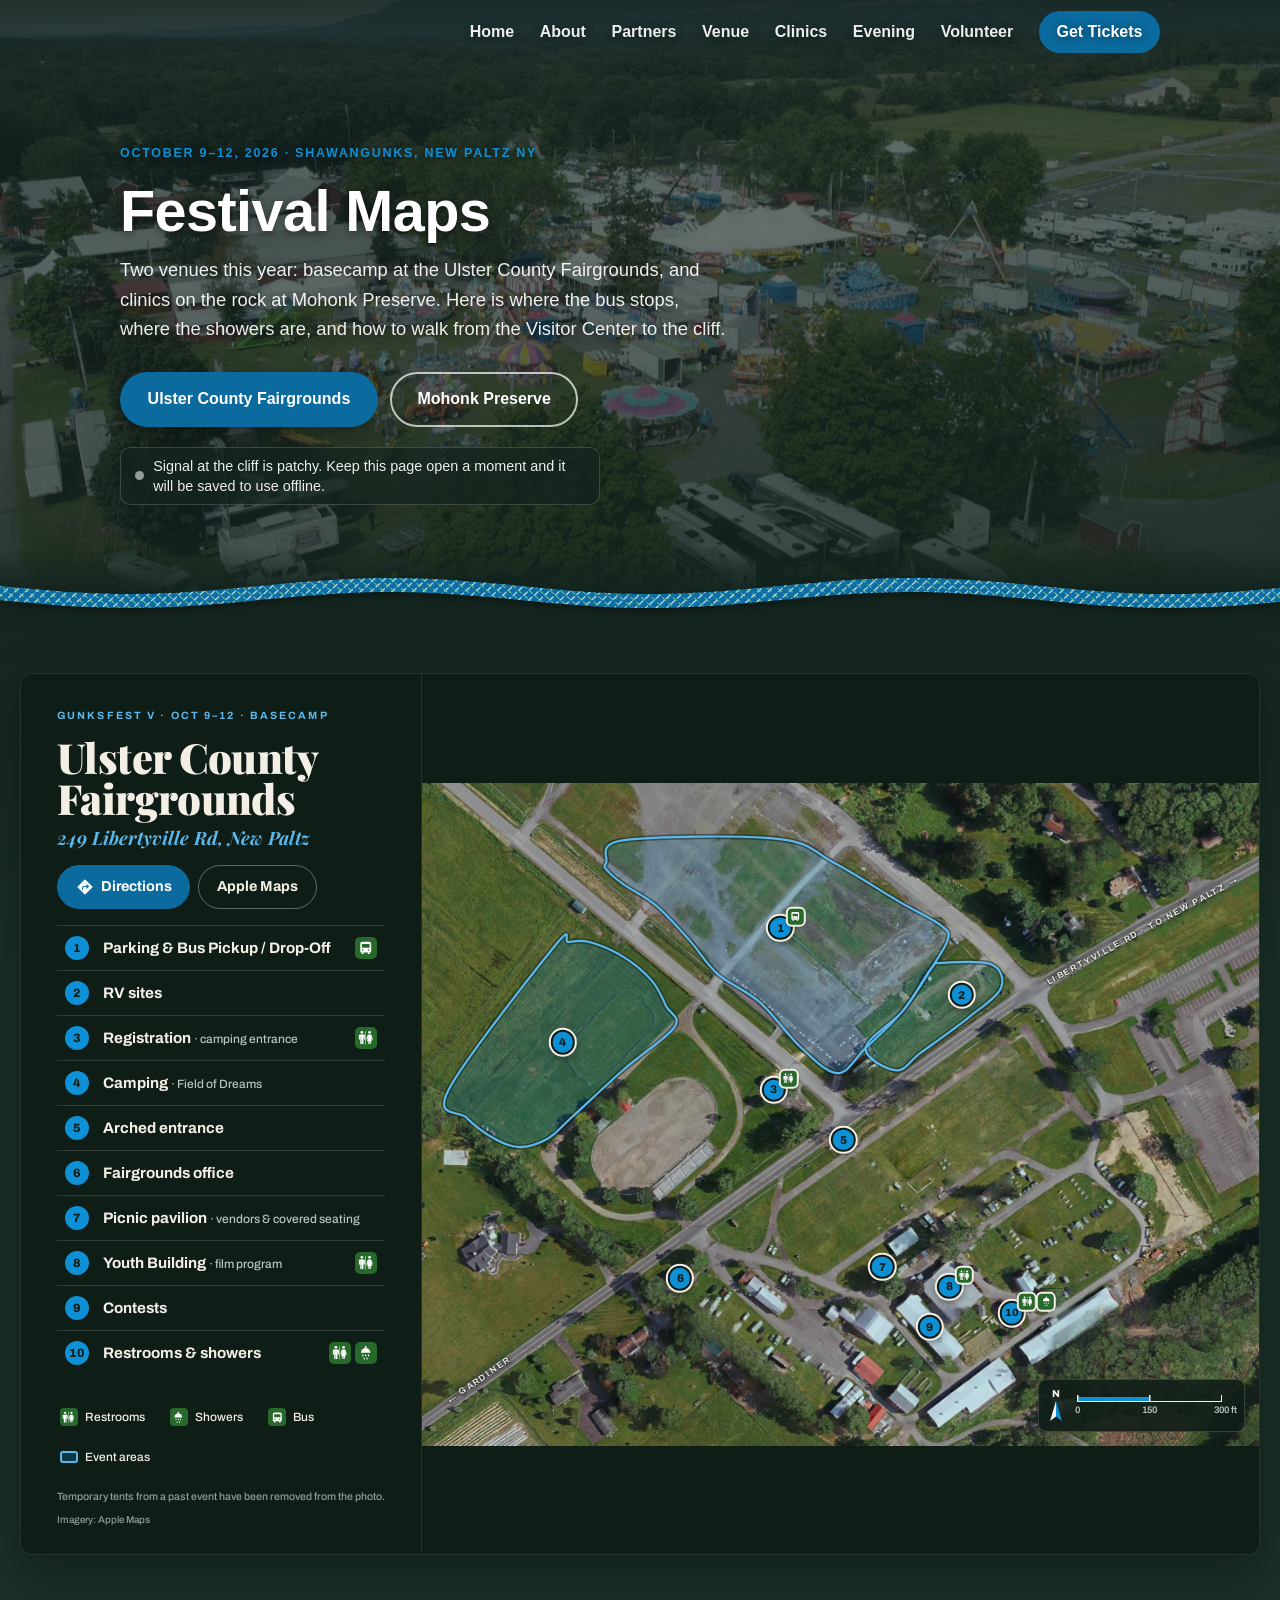
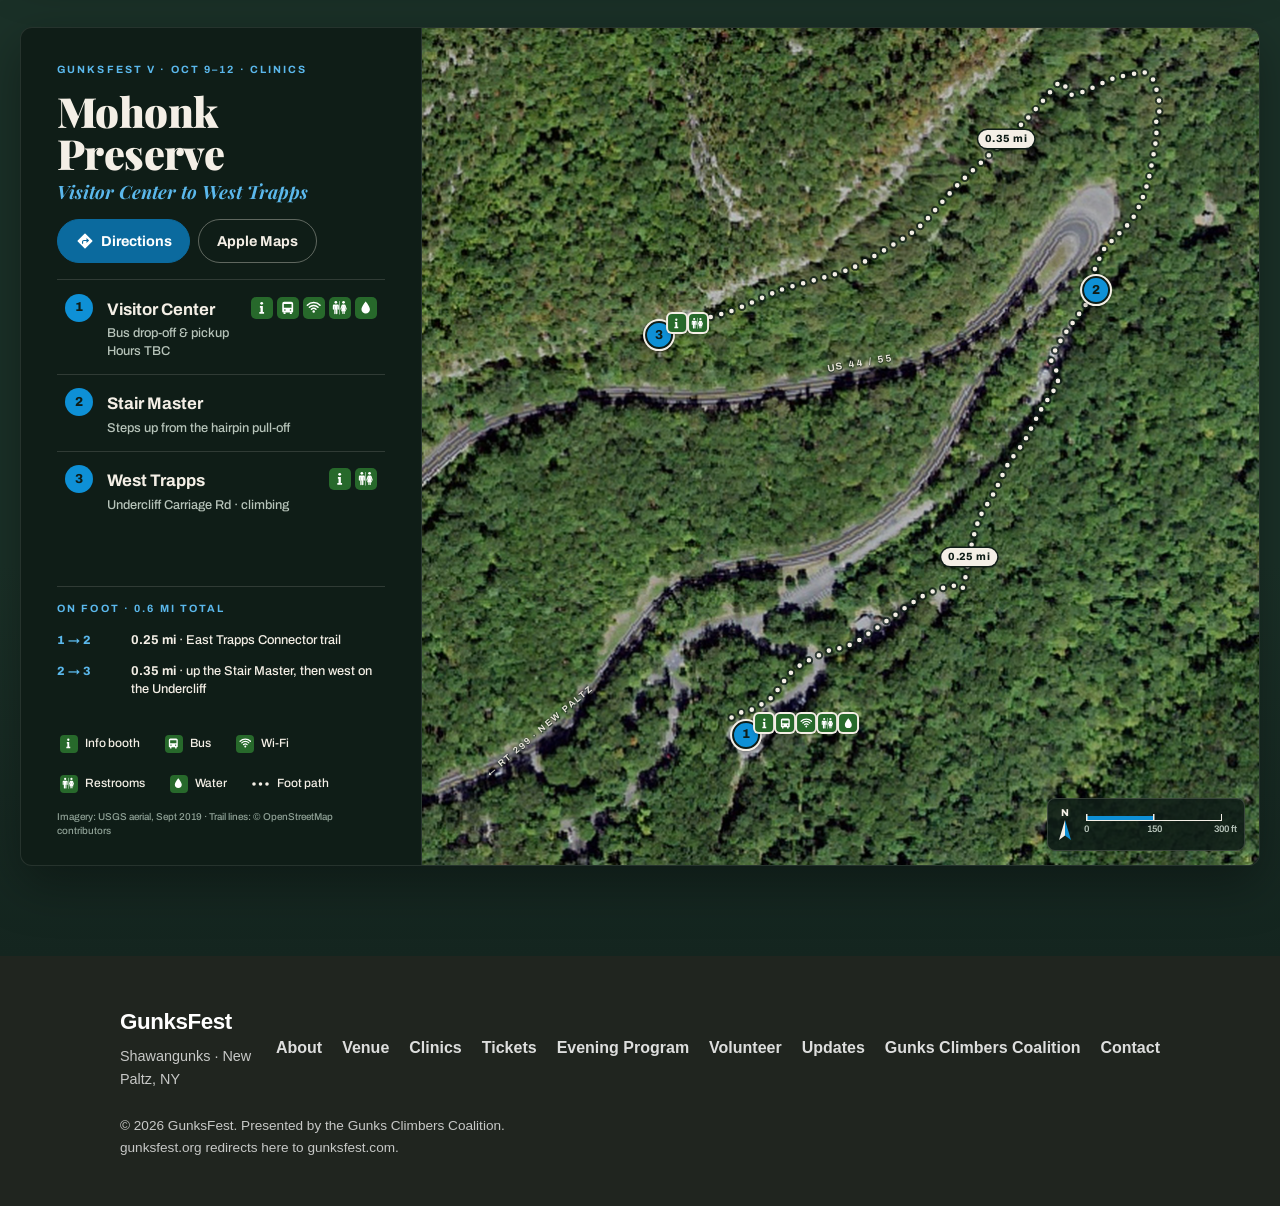
==== commit aa7fe34d: "Maps: directions buttons, offline copy, attendee-only Directions: under each venue's heading, a Dire" ====
--- a/maps/index.html
+++ b/maps/index.html
@@ -31,6 +31,12 @@
   <meta name="twitter:description" content="Where everything is at the Ulster County Fairgrounds and Mohonk Preserve. October 9–12 in the Shawangunks." />
   <meta name="twitter:image" content="https://gunksfest.com/assets/img/og-image.jpg" />
 
+  <!-- The maps are for attendees, handed out by link (emails, the bus,
+       signs at registration), and nothing on the site links here. noindex
+       keeps the page out of search results too, so it doesn't turn up for
+       people who aren't coming. It is not a lock: anyone with the link can
+       open it, which is the point. -->
+  <meta name="robots" content="noindex" />
   <link rel="canonical" href="https://gunksfest.com/maps/" />
 
   <script>document.documentElement.classList.add('js');</script>
@@ -86,9 +92,7 @@
         <a href="/#about">About</a>
         <a href="/#partners">Partners</a>
         <a href="/#venue">Venue</a>
-        <a href="/maps/" aria-current="page">Maps</a>
         <a href="/clinics.html">Clinics</a>
-        <a href="/#tickets">Tickets</a>
         <a href="/#evening">Evening</a>
         <a href="/#volunteer">Volunteer</a>
         <a class="nav-cta" href="/#tickets">Get Tickets</a>
@@ -107,9 +111,7 @@
     <a href="/#about">About</a>
     <a href="/#partners">Partners</a>
     <a href="/#venue">Venue</a>
-    <a href="/maps/">Maps</a>
     <a href="/clinics.html">Clinics</a>
-    <a href="/#tickets">Tickets</a>
     <a href="/#evening">Evening Program</a>
     <a href="/#volunteer">Volunteer</a>
     <a class="menu-cta" href="/#tickets">Get Tickets</a>
@@ -132,6 +134,10 @@
           <a class="btn btn-primary" href="#fairgrounds">Ulster County Fairgrounds</a>
           <a class="btn btn-ghost" href="#mohonk">Mohonk Preserve</a>
         </nav>
+        <!-- Filled in by js/maps.js, and only where the browser can save the page
+             for offline use: phone signal at the cliff is patchy, so the point
+             is to get people to open this once while they still have some. -->
+        <p class="maps-offline" id="maps-offline" role="status" hidden></p>
       </div>
     </section>
 
@@ -164,6 +170,10 @@
             <p class="map-eyebrow">GunksFest V · Oct 9–12 · Basecamp</p>
             <h2 class="map-title" id="fairgrounds-title">Ulster County<br />Fairgrounds</h2>
             <p class="map-sub">249 Libertyville Rd, New Paltz</p>
+            <div class="map-directions">
+              <a class="map-dir" href="https://www.google.com/maps/dir/?api=1&amp;destination=Ulster+County+Fairgrounds%2C+249+Libertyville+Rd%2C+New+Paltz%2C+NY+12561" target="_blank" rel="noopener" aria-label="Directions to the Ulster County Fairgrounds in Google Maps"><svg class="map-dir-icon" viewBox="0 0 24 24" aria-hidden="true" focusable="false"><path fill-rule="evenodd" d="M12.7 2.3a1 1 0 0 0-1.4 0l-9 9a1 1 0 0 0 0 1.4l9 9a1 1 0 0 0 1.4 0l9-9a1 1 0 0 0 0-1.4zM14 14.5V12h-3.5a1 1 0 0 0-1 1v2.5H8V13a2.5 2.5 0 0 1 2.5-2.5H14V8l3.5 3.25z"/></svg>Directions</a>
+              <a class="map-dir map-dir--alt" href="https://maps.apple.com/?daddr=Ulster+County+Fairgrounds%2C+249+Libertyville+Rd%2C+New+Paltz%2C+NY+12561&amp;dirflg=d" target="_blank" rel="noopener" aria-label="Directions to the Ulster County Fairgrounds in Apple Maps">Apple Maps</a>
+            </div>
           </header>
 
           <div class="map-view">
@@ -242,6 +252,10 @@
             <p class="map-eyebrow">GunksFest V · Oct 9–12 · Clinics</p>
             <h2 class="map-title" id="mohonk-title">Mohonk<br />Preserve</h2>
             <p class="map-sub">Visitor Center to West Trapps</p>
+            <div class="map-directions">
+              <a class="map-dir" href="https://www.google.com/maps/dir/?api=1&amp;destination=Mohonk+Preserve+Visitor+Center%2C+3197+US-44%2C+Gardiner%2C+NY+12525" target="_blank" rel="noopener" aria-label="Directions to the Mohonk Preserve Visitor Center in Google Maps"><svg class="map-dir-icon" viewBox="0 0 24 24" aria-hidden="true" focusable="false"><path fill-rule="evenodd" d="M12.7 2.3a1 1 0 0 0-1.4 0l-9 9a1 1 0 0 0 0 1.4l9 9a1 1 0 0 0 1.4 0l9-9a1 1 0 0 0 0-1.4zM14 14.5V12h-3.5a1 1 0 0 0-1 1v2.5H8V13a2.5 2.5 0 0 1 2.5-2.5H14V8l3.5 3.25z"/></svg>Directions</a>
+              <a class="map-dir map-dir--alt" href="https://maps.apple.com/?daddr=Mohonk+Preserve+Visitor+Center%2C+3197+US-44%2C+Gardiner%2C+NY+12525&amp;dirflg=d" target="_blank" rel="noopener" aria-label="Directions to the Mohonk Preserve Visitor Center in Apple Maps">Apple Maps</a>
+            </div>
           </header>
 
           <div class="map-view">
@@ -311,7 +325,6 @@
       <nav class="footer-links" aria-label="Footer">
         <a href="/#about">About</a>
         <a href="/#venue">Venue</a>
-        <a href="/maps/">Maps</a>
         <a href="/clinics.html">Clinics</a>
         <a href="/#tickets">Tickets</a>
         <a href="/#evening">Evening Program</a>
--- a/css/maps.css
+++ b/css/maps.css
@@ -38,6 +38,19 @@
 .maps-head .eyebrow { color: var(--color-accent-light); text-shadow: 0 2px 10px rgba(0,0,0,0.55); }
 .maps-head .lead { margin-bottom: 1.75rem; text-wrap: pretty; }
 .maps-jump { display: flex; flex-wrap: wrap; gap: 0.75rem; }
+/* The offline note under the jump buttons. A small sand pill with a dot that
+   turns green once the maps are saved on the phone. */
+.maps-offline {
+  display: inline-flex; align-items: center; gap: 0.55rem;
+  margin: 1.25rem 0 0; padding: 0.5rem 0.9rem; border-radius: 10px;
+  background: rgba(20, 37, 31, 0.72); border: 1px solid rgba(255, 255, 255, 0.16);
+  color: rgba(255, 255, 255, 0.92); font-size: 0.9rem; line-height: 1.4; max-width: 60ch;
+}
+.maps-offline::before {
+  content: ""; flex: none; width: 9px; height: 9px; border-radius: 50%;
+  background: rgba(255, 255, 255, 0.55);
+}
+.maps-offline.is-saved::before { background: #7cc47f; }
 
 .page-maps .rope-divider { z-index: 3; }
 
@@ -123,6 +136,24 @@
   font-size: 1.15rem; line-height: 1.2; color: var(--sky-text);
 }
 
+/* Directions: one solid button for Google Maps, which opens the app on any
+   phone that has it and the website otherwise, and a quieter link for Apple
+   Maps, which iPhone users will want. White on the site's deep sky is 5.9:1. */
+.map-directions { display: flex; flex-wrap: wrap; gap: 0.5rem; margin-top: 1rem; }
+.map-dir {
+  display: inline-flex; align-items: center; gap: 0.45rem;
+  min-height: 44px; padding: 0 1.1rem; border-radius: 999px;
+  font-weight: 700; font-size: 0.9rem; text-decoration: none;
+  background: var(--color-accent-dk); color: #fff;
+  border: 1px solid var(--color-accent-dk);
+  transition: background-color 0.15s ease, border-color 0.15s ease;
+}
+.map-dir:hover { background: var(--color-accent-darker); border-color: var(--color-accent-darker); }
+.map-dir--alt { background: transparent; color: var(--cream); border-color: rgba(244, 239, 230, 0.35); }
+.map-dir--alt:hover { background: rgba(244, 239, 230, 0.08); border-color: var(--cream); }
+.map-dir:focus-visible { outline: 3px solid var(--sky-text); outline-offset: 2px; }
+.map-dir-icon { width: 18px; height: 18px; fill: currentColor; flex: none; }
+
 /* ---------- The key ---------- */
 .map-list { list-style: none; margin: 0; padding: 0; border-top: 1px solid var(--rule); }
 /* Number, name, badges — a three-column grid rather than flex, so that on a
@@ -211,36 +242,6 @@
 /* ---------- The map ---------- */
 .map-view { grid-area: map; position: relative; background: var(--ink); }
 
-/* On a phone or tablet held upright, where the key sits under the map rather
-   than beside it, the map stays pinned to the top of the screen while the key
-   scrolls up beneath it. Tapping a row then lights up its pin without the
-   page going anywhere — the map is already in view.
-
-   The map is capped at half the screen's height so the key keeps the other
-   half: a square aerial the full width of a tablet would otherwise fill it.
-   svh is the height with the browser's toolbars showing, so the cap doesn't
-   jump as they slide away; plain vh is the fallback.
-
-   Not in landscape on a phone (under 560px tall): half of that is too small
-   to read, so the map just scrolls with the page at full width.
-
-   The card's overflow becomes `clip`. `hidden` would make the card a
-   scrolling box of its own, and sticky would then stick inside the card
-   instead of to the screen. A browser without `clip` keeps `hidden` and the
-   map simply scrolls with the page. */
-@media (max-width: 999px) and (min-height: 560px) {
-  .map-card { overflow: hidden; overflow: clip; }
-  .map-view {
-    position: sticky; top: env(safe-area-inset-top, 0px); z-index: 5;
-    box-shadow: 0 10px 20px rgba(0, 0, 0, 0.45);
-  }
-  .map-canvas { max-width: min(calc(var(--map-w) * 1px), calc(50vh * var(--map-w) / var(--map-h))); }
-  @supports (height: 1svh) {
-    .map-canvas { max-width: min(calc(var(--map-w) * 1px), calc(50svh * var(--map-w) / var(--map-h))); }
-  }
-  .map-key { padding-top: 0.75rem; }
-}
-
 /* The canvas is exactly the aerial's shape, from the design's artboard size.
    Everything on it is positioned in percentages of that box (set inline in
    the HTML), so a pin stays on its building at any width. max-width stops it
@@ -258,6 +259,11 @@
   position: relative;
   container-type: inline-size;
   aspect-ratio: var(--map-w) / var(--map-h);
+  /* An explicit width, not left to the layout. On desktop the map sits in a
+     flex column, where auto margins turn off stretching and size the box to
+     its content — and a size container's content counts as zero, so without
+     this the map collapses to nothing. */
+  width: 100%;
   max-width: calc(var(--map-w) * 1px);
   margin: 0 auto;
   overflow: hidden;
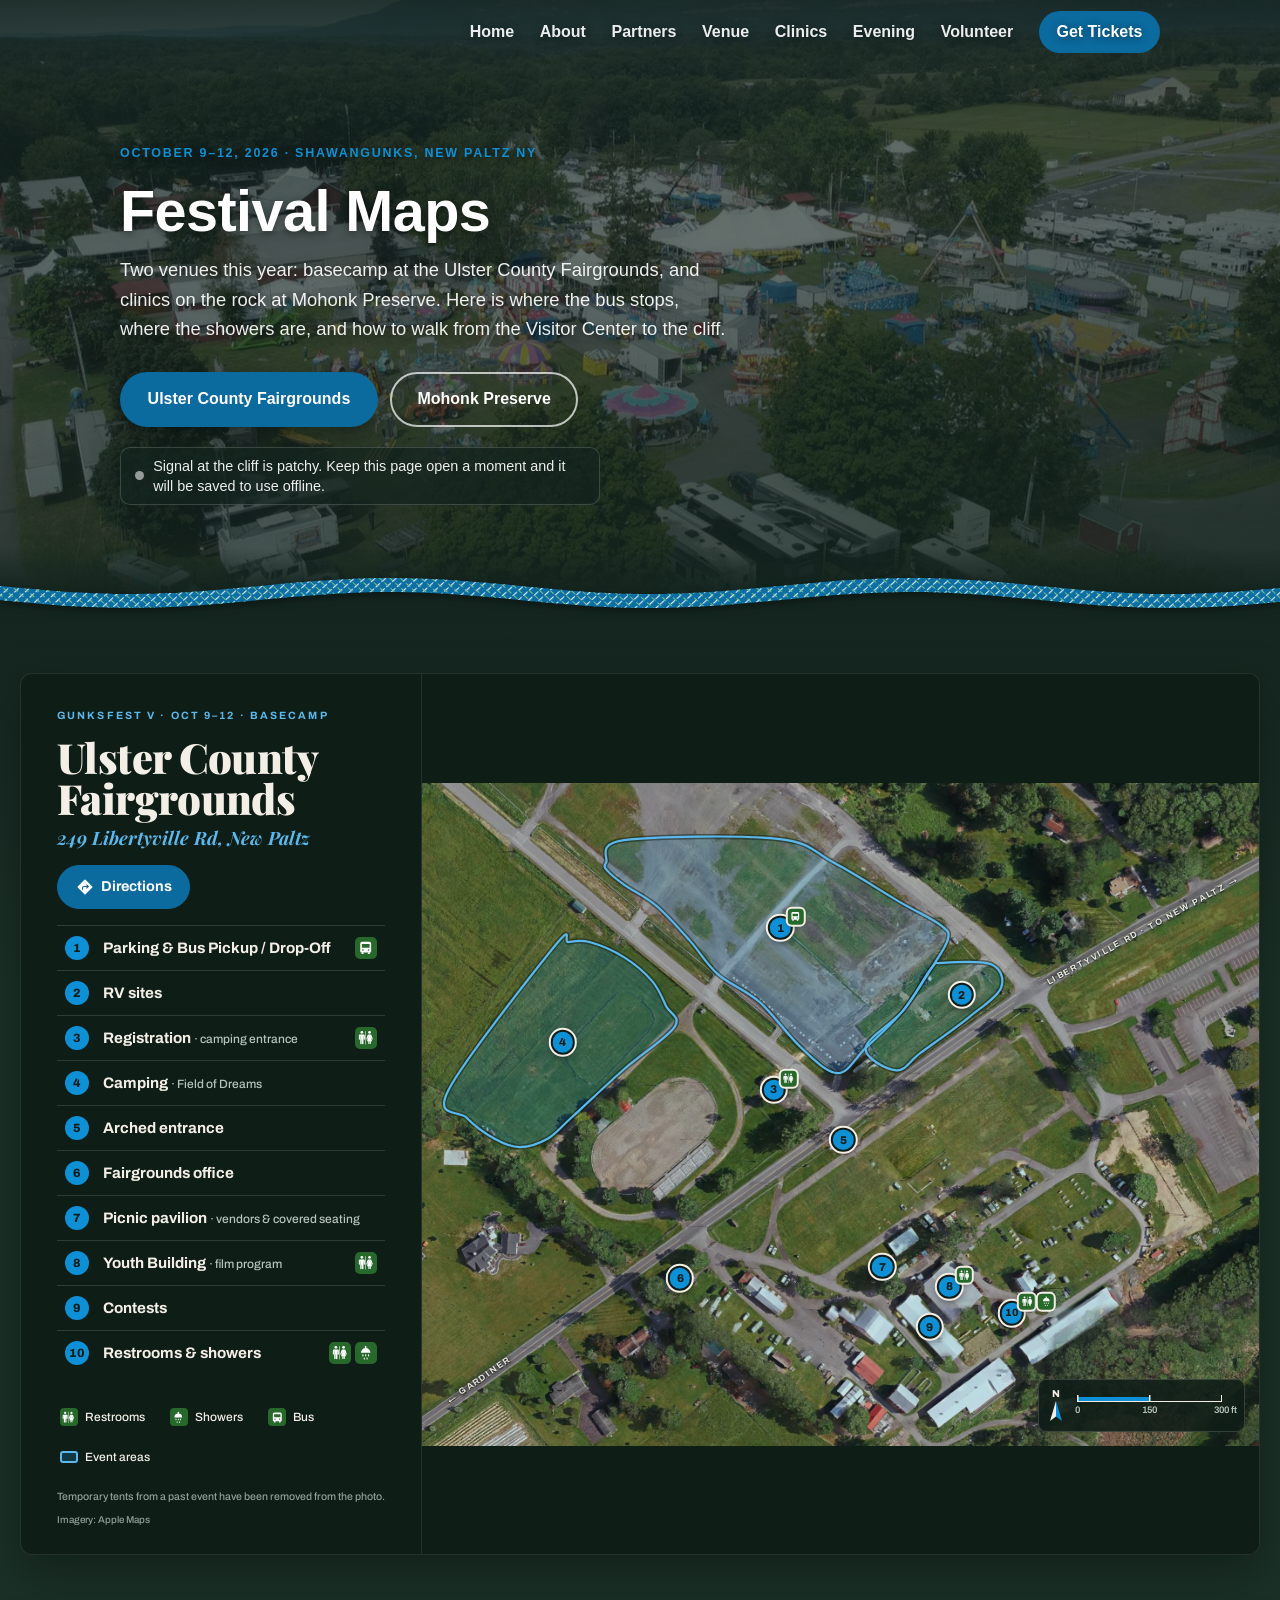
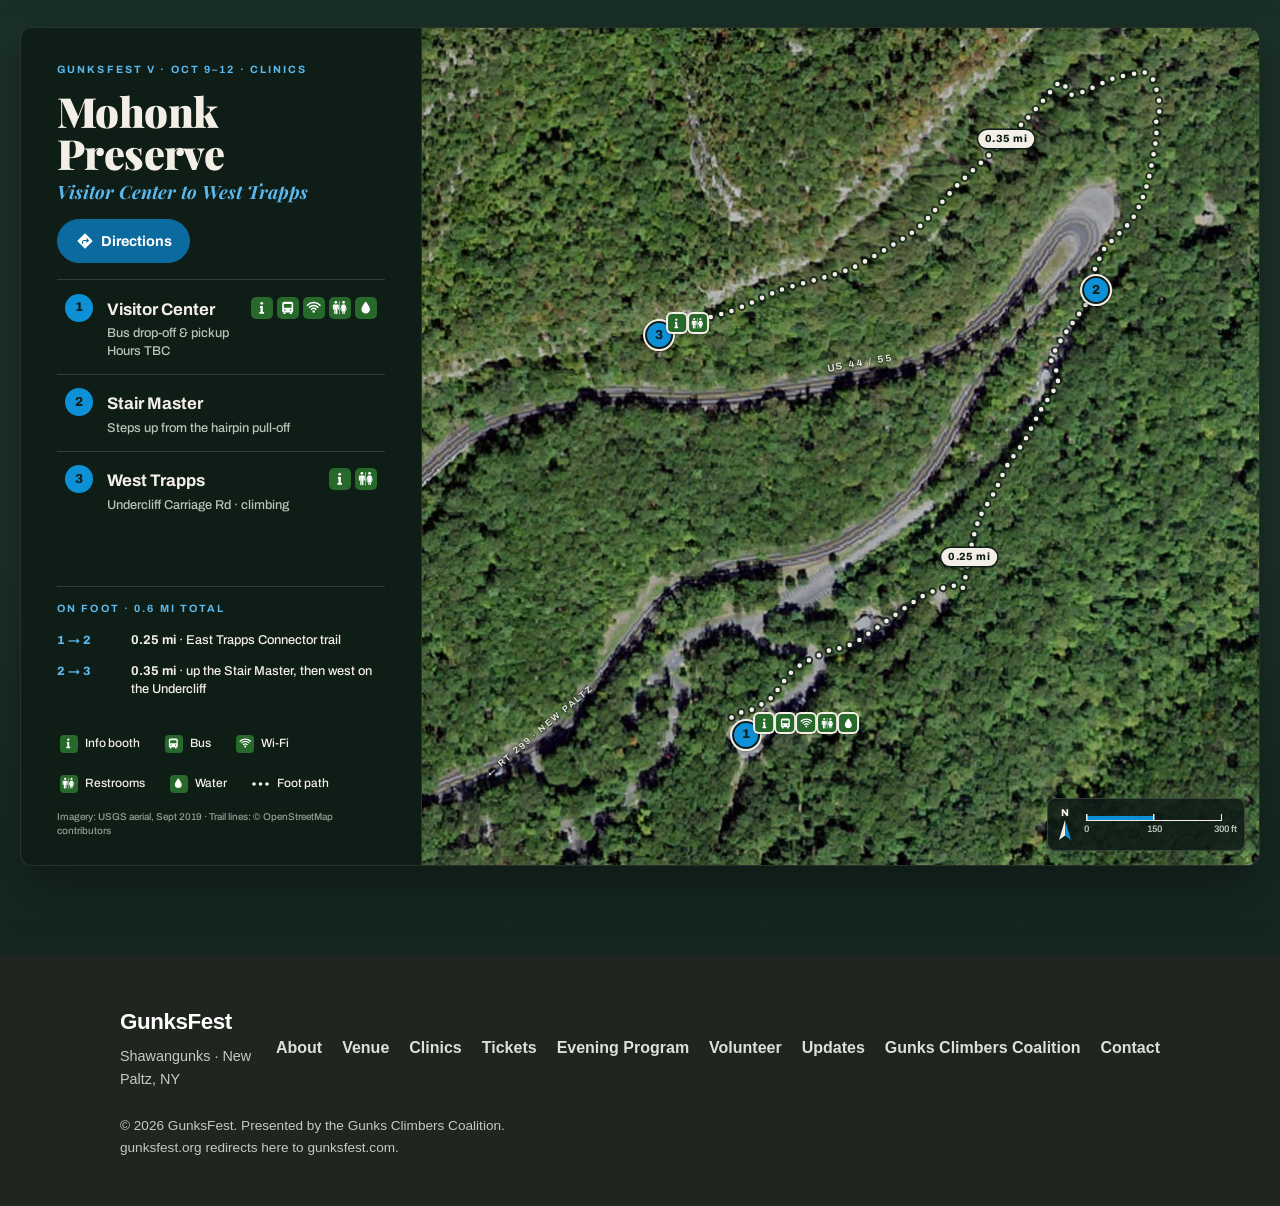
==== commit 31bbcb00: "Maps: one Directions button per venue Two side-by-side buttons ("Directions" and "Apple Maps") read " ====
--- a/maps/index.html
+++ b/maps/index.html
@@ -171,8 +171,7 @@
             <h2 class="map-title" id="fairgrounds-title">Ulster County<br />Fairgrounds</h2>
             <p class="map-sub">249 Libertyville Rd, New Paltz</p>
             <div class="map-directions">
-              <a class="map-dir" href="https://www.google.com/maps/dir/?api=1&amp;destination=Ulster+County+Fairgrounds%2C+249+Libertyville+Rd%2C+New+Paltz%2C+NY+12561" target="_blank" rel="noopener" aria-label="Directions to the Ulster County Fairgrounds in Google Maps"><svg class="map-dir-icon" viewBox="0 0 24 24" aria-hidden="true" focusable="false"><path fill-rule="evenodd" d="M12.7 2.3a1 1 0 0 0-1.4 0l-9 9a1 1 0 0 0 0 1.4l9 9a1 1 0 0 0 1.4 0l9-9a1 1 0 0 0 0-1.4zM14 14.5V12h-3.5a1 1 0 0 0-1 1v2.5H8V13a2.5 2.5 0 0 1 2.5-2.5H14V8l3.5 3.25z"/></svg>Directions</a>
-              <a class="map-dir map-dir--alt" href="https://maps.apple.com/?daddr=Ulster+County+Fairgrounds%2C+249+Libertyville+Rd%2C+New+Paltz%2C+NY+12561&amp;dirflg=d" target="_blank" rel="noopener" aria-label="Directions to the Ulster County Fairgrounds in Apple Maps">Apple Maps</a>
+              <a class="map-dir" href="https://www.google.com/maps/dir/?api=1&amp;destination=Ulster+County+Fairgrounds%2C+249+Libertyville+Rd%2C+New+Paltz%2C+NY+12561" target="_blank" rel="noopener" data-apple-href="https://maps.apple.com/?daddr=Ulster+County+Fairgrounds%2C+249+Libertyville+Rd%2C+New+Paltz%2C+NY+12561&amp;dirflg=d" aria-label="Directions to the Ulster County Fairgrounds"><svg class="map-dir-icon" viewBox="0 0 24 24" aria-hidden="true" focusable="false"><path fill-rule="evenodd" d="M12.7 2.3a1 1 0 0 0-1.4 0l-9 9a1 1 0 0 0 0 1.4l9 9a1 1 0 0 0 1.4 0l9-9a1 1 0 0 0 0-1.4zM14 14.5V12h-3.5a1 1 0 0 0-1 1v2.5H8V13a2.5 2.5 0 0 1 2.5-2.5H14V8l3.5 3.25z"/></svg>Directions</a>
             </div>
           </header>
 
@@ -253,8 +252,7 @@
             <h2 class="map-title" id="mohonk-title">Mohonk<br />Preserve</h2>
             <p class="map-sub">Visitor Center to West Trapps</p>
             <div class="map-directions">
-              <a class="map-dir" href="https://www.google.com/maps/dir/?api=1&amp;destination=Mohonk+Preserve+Visitor+Center%2C+3197+US-44%2C+Gardiner%2C+NY+12525" target="_blank" rel="noopener" aria-label="Directions to the Mohonk Preserve Visitor Center in Google Maps"><svg class="map-dir-icon" viewBox="0 0 24 24" aria-hidden="true" focusable="false"><path fill-rule="evenodd" d="M12.7 2.3a1 1 0 0 0-1.4 0l-9 9a1 1 0 0 0 0 1.4l9 9a1 1 0 0 0 1.4 0l9-9a1 1 0 0 0 0-1.4zM14 14.5V12h-3.5a1 1 0 0 0-1 1v2.5H8V13a2.5 2.5 0 0 1 2.5-2.5H14V8l3.5 3.25z"/></svg>Directions</a>
-              <a class="map-dir map-dir--alt" href="https://maps.apple.com/?daddr=Mohonk+Preserve+Visitor+Center%2C+3197+US-44%2C+Gardiner%2C+NY+12525&amp;dirflg=d" target="_blank" rel="noopener" aria-label="Directions to the Mohonk Preserve Visitor Center in Apple Maps">Apple Maps</a>
+              <a class="map-dir" href="https://www.google.com/maps/dir/?api=1&amp;destination=Mohonk+Preserve+Visitor+Center%2C+3197+US-44%2C+Gardiner%2C+NY+12525" target="_blank" rel="noopener" data-apple-href="https://maps.apple.com/?daddr=Mohonk+Preserve+Visitor+Center%2C+3197+US-44%2C+Gardiner%2C+NY+12525&amp;dirflg=d" aria-label="Directions to the Mohonk Preserve Visitor Center"><svg class="map-dir-icon" viewBox="0 0 24 24" aria-hidden="true" focusable="false"><path fill-rule="evenodd" d="M12.7 2.3a1 1 0 0 0-1.4 0l-9 9a1 1 0 0 0 0 1.4l9 9a1 1 0 0 0 1.4 0l9-9a1 1 0 0 0 0-1.4zM14 14.5V12h-3.5a1 1 0 0 0-1 1v2.5H8V13a2.5 2.5 0 0 1 2.5-2.5H14V8l3.5 3.25z"/></svg>Directions</a>
             </div>
           </header>
 
--- a/css/maps.css
+++ b/css/maps.css
@@ -136,9 +136,9 @@
   font-size: 1.15rem; line-height: 1.2; color: var(--sky-text);
 }
 
-/* Directions: one solid button for Google Maps, which opens the app on any
-   phone that has it and the website otherwise, and a quieter link for Apple
-   Maps, which iPhone users will want. White on the site's deep sky is 5.9:1. */
+/* Directions: one button, which opens the phone's own maps app — Apple Maps
+   on an iPhone or iPad, Google Maps everywhere else (js/maps.js makes the
+   swap). White on the site's deep sky is 5.9:1. */
 .map-directions { display: flex; flex-wrap: wrap; gap: 0.5rem; margin-top: 1rem; }
 .map-dir {
   display: inline-flex; align-items: center; gap: 0.45rem;
@@ -149,8 +149,6 @@
   transition: background-color 0.15s ease, border-color 0.15s ease;
 }
 .map-dir:hover { background: var(--color-accent-darker); border-color: var(--color-accent-darker); }
-.map-dir--alt { background: transparent; color: var(--cream); border-color: rgba(244, 239, 230, 0.35); }
-.map-dir--alt:hover { background: rgba(244, 239, 230, 0.08); border-color: var(--cream); }
 .map-dir:focus-visible { outline: 3px solid var(--sky-text); outline-offset: 2px; }
 .map-dir-icon { width: 18px; height: 18px; fill: currentColor; flex: none; }
 
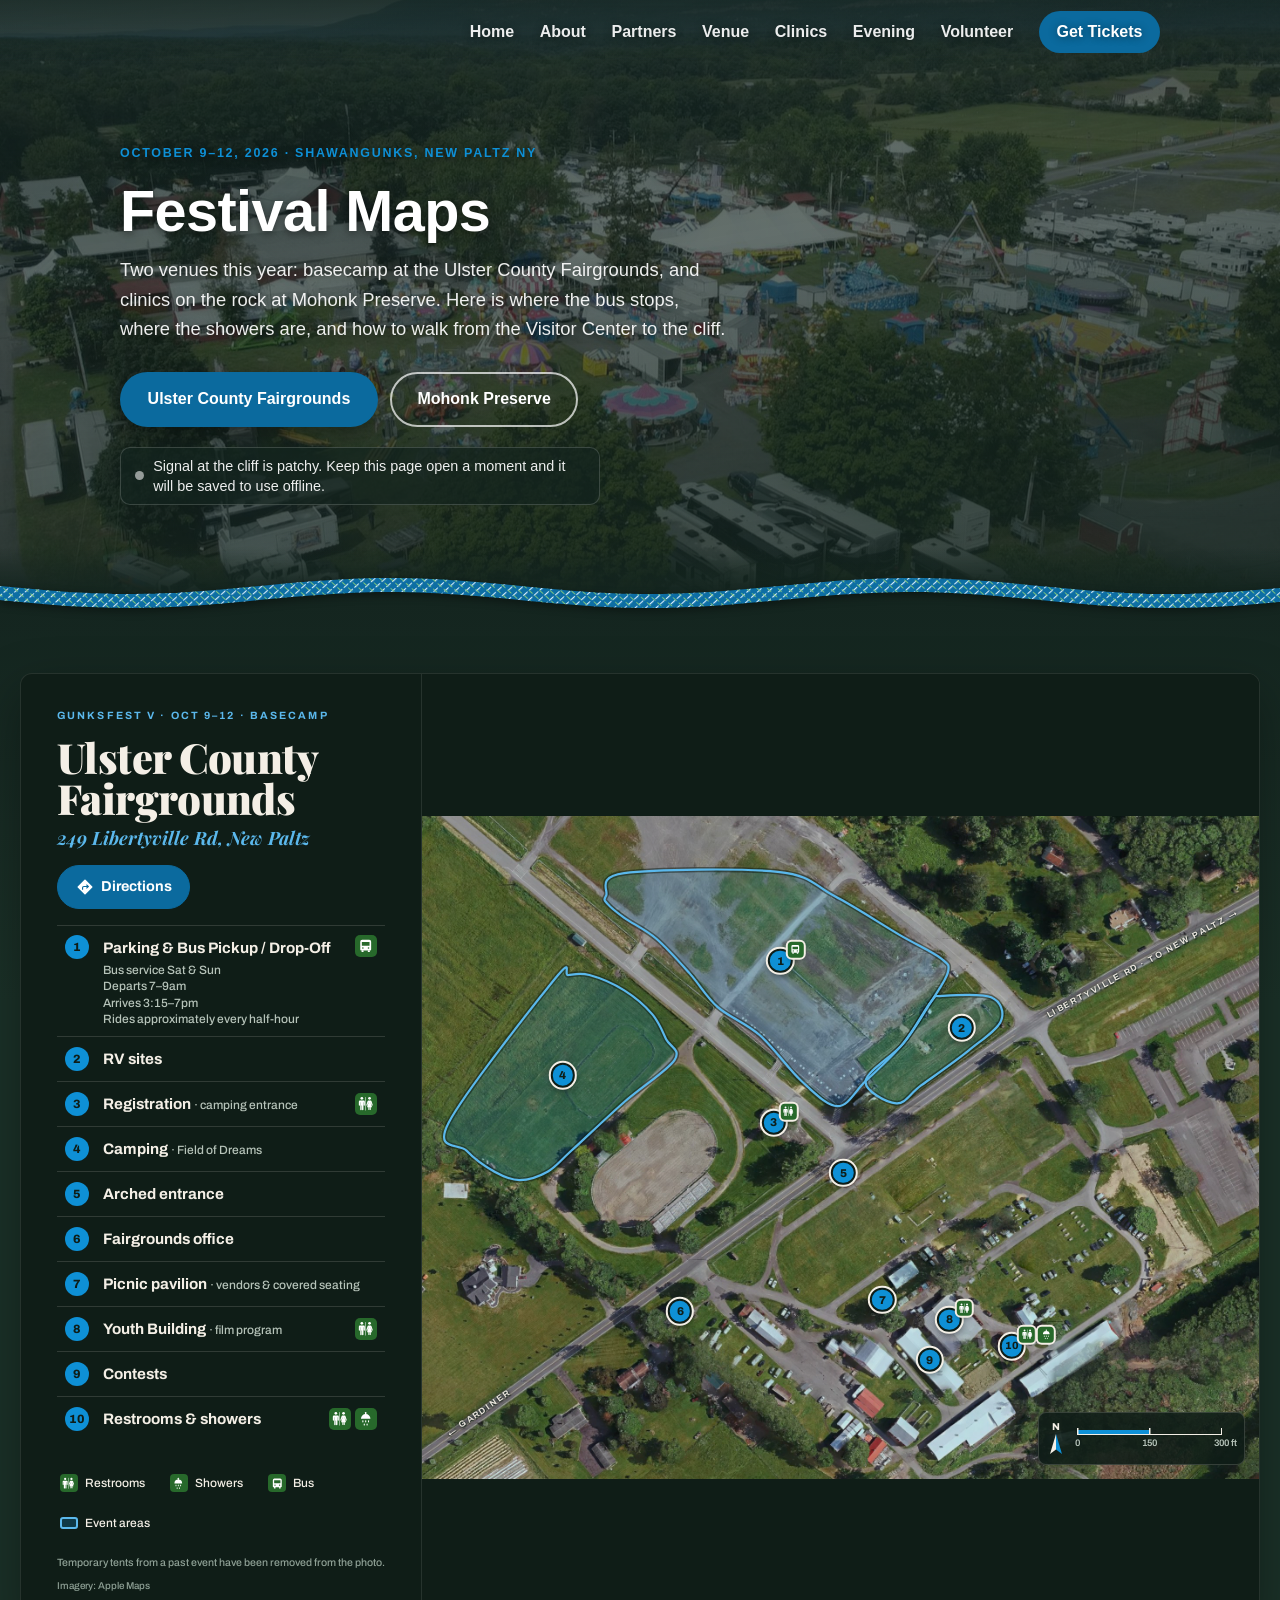
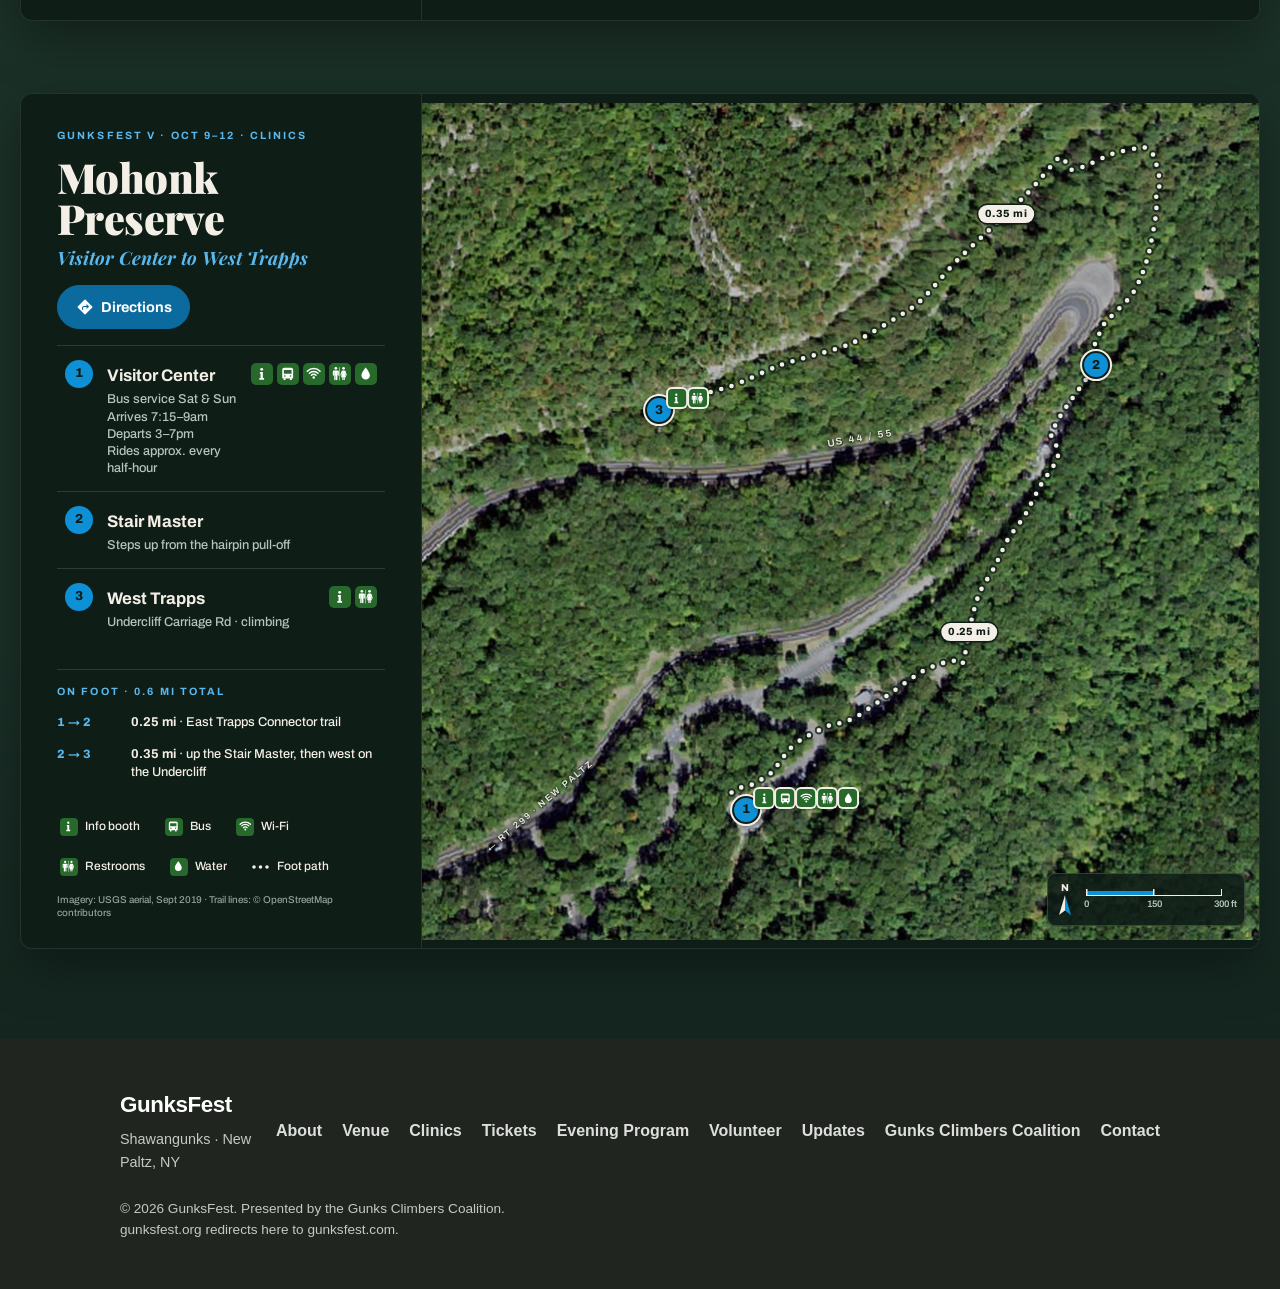
==== commit edc395f7: "Maps: confirmed bus times on both pickup points From the updated design canvas. The Fairgrounds park" ====
--- a/maps/index.html
+++ b/maps/index.html
@@ -220,7 +220,7 @@
 
           <div class="map-key">
             <ol class="map-list map-list--compact">
-              <li><button type="button" class="map-row" data-place="fg-1" data-amenities="bus" aria-pressed="false"><span class="map-num">1</span><span class="map-place"><strong>Parking &amp; Bus Pickup / Drop-Off</strong></span><span class="map-icons"><span class="map-icon"><svg role="img" aria-label="Bus"><use href="#i-bus"/></svg></span></span></button></li>
+              <li><button type="button" class="map-row" data-place="fg-1" data-amenities="bus" aria-pressed="false"><span class="map-num">1</span><span class="map-place"><strong>Parking &amp; Bus Pickup / Drop-Off</strong><span class="map-note map-note--block">Bus service Sat &amp; Sun<br />Departs 7–9am<br />Arrives 3:15–7pm<br />Rides approximately every half&#8209;hour</span></span><span class="map-icons"><span class="map-icon"><svg role="img" aria-label="Bus"><use href="#i-bus"/></svg></span></span></button></li>
               <li><button type="button" class="map-row" data-place="fg-2" data-amenities="" aria-pressed="false"><span class="map-num">2</span><span class="map-place"><strong>RV sites</strong></span></button></li>
               <li><button type="button" class="map-row" data-place="fg-3" data-amenities="restrooms" aria-pressed="false"><span class="map-num">3</span><span class="map-place"><strong>Registration</strong> <span class="map-note">· camping entrance</span></span><span class="map-icons"><span class="map-icon"><svg role="img" aria-label="Restrooms"><use href="#i-restrooms"/></svg></span></span></button></li>
               <li><button type="button" class="map-row" data-place="fg-4" data-amenities="" aria-pressed="false"><span class="map-num">4</span><span class="map-place"><strong>Camping</strong> <span class="map-note">· Field of Dreams</span></span></button></li>
@@ -285,7 +285,7 @@
 
           <div class="map-key">
             <ol class="map-list">
-              <li><button type="button" class="map-row" data-place="mo-1" data-amenities="info bus wifi restrooms water" aria-pressed="false"><span class="map-num">1</span><span class="map-place"><strong>Visitor Center</strong><span class="map-note">Bus drop-off &amp; pickup<br />Hours TBC</span></span><span class="map-icons"><span class="map-icon"><svg role="img" aria-label="Information booth"><use href="#i-info"/></svg></span><span class="map-icon"><svg role="img" aria-label="Bus"><use href="#i-bus"/></svg></span><span class="map-icon"><svg role="img" aria-label="Wi-Fi"><use href="#i-wifi"/></svg></span><span class="map-icon"><svg role="img" aria-label="Restrooms"><use href="#i-restrooms"/></svg></span><span class="map-icon"><svg role="img" aria-label="Drinking water"><use href="#i-water"/></svg></span></span></button></li>
+              <li><button type="button" class="map-row" data-place="mo-1" data-amenities="info bus wifi restrooms water" aria-pressed="false"><span class="map-num">1</span><span class="map-place"><strong>Visitor Center</strong><span class="map-note">Bus service Sat &amp; Sun<br />Arrives 7:15–9am<br />Departs 3–7pm<br />Rides approx. every half&#8209;hour</span></span><span class="map-icons"><span class="map-icon"><svg role="img" aria-label="Information booth"><use href="#i-info"/></svg></span><span class="map-icon"><svg role="img" aria-label="Bus"><use href="#i-bus"/></svg></span><span class="map-icon"><svg role="img" aria-label="Wi-Fi"><use href="#i-wifi"/></svg></span><span class="map-icon"><svg role="img" aria-label="Restrooms"><use href="#i-restrooms"/></svg></span><span class="map-icon"><svg role="img" aria-label="Drinking water"><use href="#i-water"/></svg></span></span></button></li>
               <li><button type="button" class="map-row" data-place="mo-2" data-amenities="" aria-pressed="false"><span class="map-num">2</span><span class="map-place"><strong>Stair Master</strong><span class="map-note">Steps up from the hairpin pull-off</span></span></button></li>
               <li><button type="button" class="map-row" data-place="mo-3" data-amenities="info restrooms" aria-pressed="false"><span class="map-num">3</span><span class="map-place"><strong>West Trapps</strong><span class="map-note">Undercliff Carriage Rd · climbing</span></span><span class="map-icons"><span class="map-icon"><svg role="img" aria-label="Information booth"><use href="#i-info"/></svg></span><span class="map-icon"><svg role="img" aria-label="Restrooms"><use href="#i-restrooms"/></svg></span></span></button></li>
             </ol>
--- a/css/maps.css
+++ b/css/maps.css
@@ -190,6 +190,10 @@
 .map-list--compact .map-place { padding-top: 0; }
 .map-list--compact .map-place strong { font-size: 0.95rem; }
 .map-list--compact .map-note { display: inline; margin: 0; font-size: 0.75rem; }
+/* A compact row that needs more than a few words — the bus times on the
+   parking row — drops its note onto lines of its own instead. */
+.map-list--compact .map-note--block { display: block; margin-top: 2px; line-height: 1.35; }
+.map-list--compact .map-row:has(.map-note--block) { align-items: start; }
 .map-list--compact .map-icons { padding-top: 0; }
 
 /* Green amenity badge. One rule for every size it comes in; the svg inside
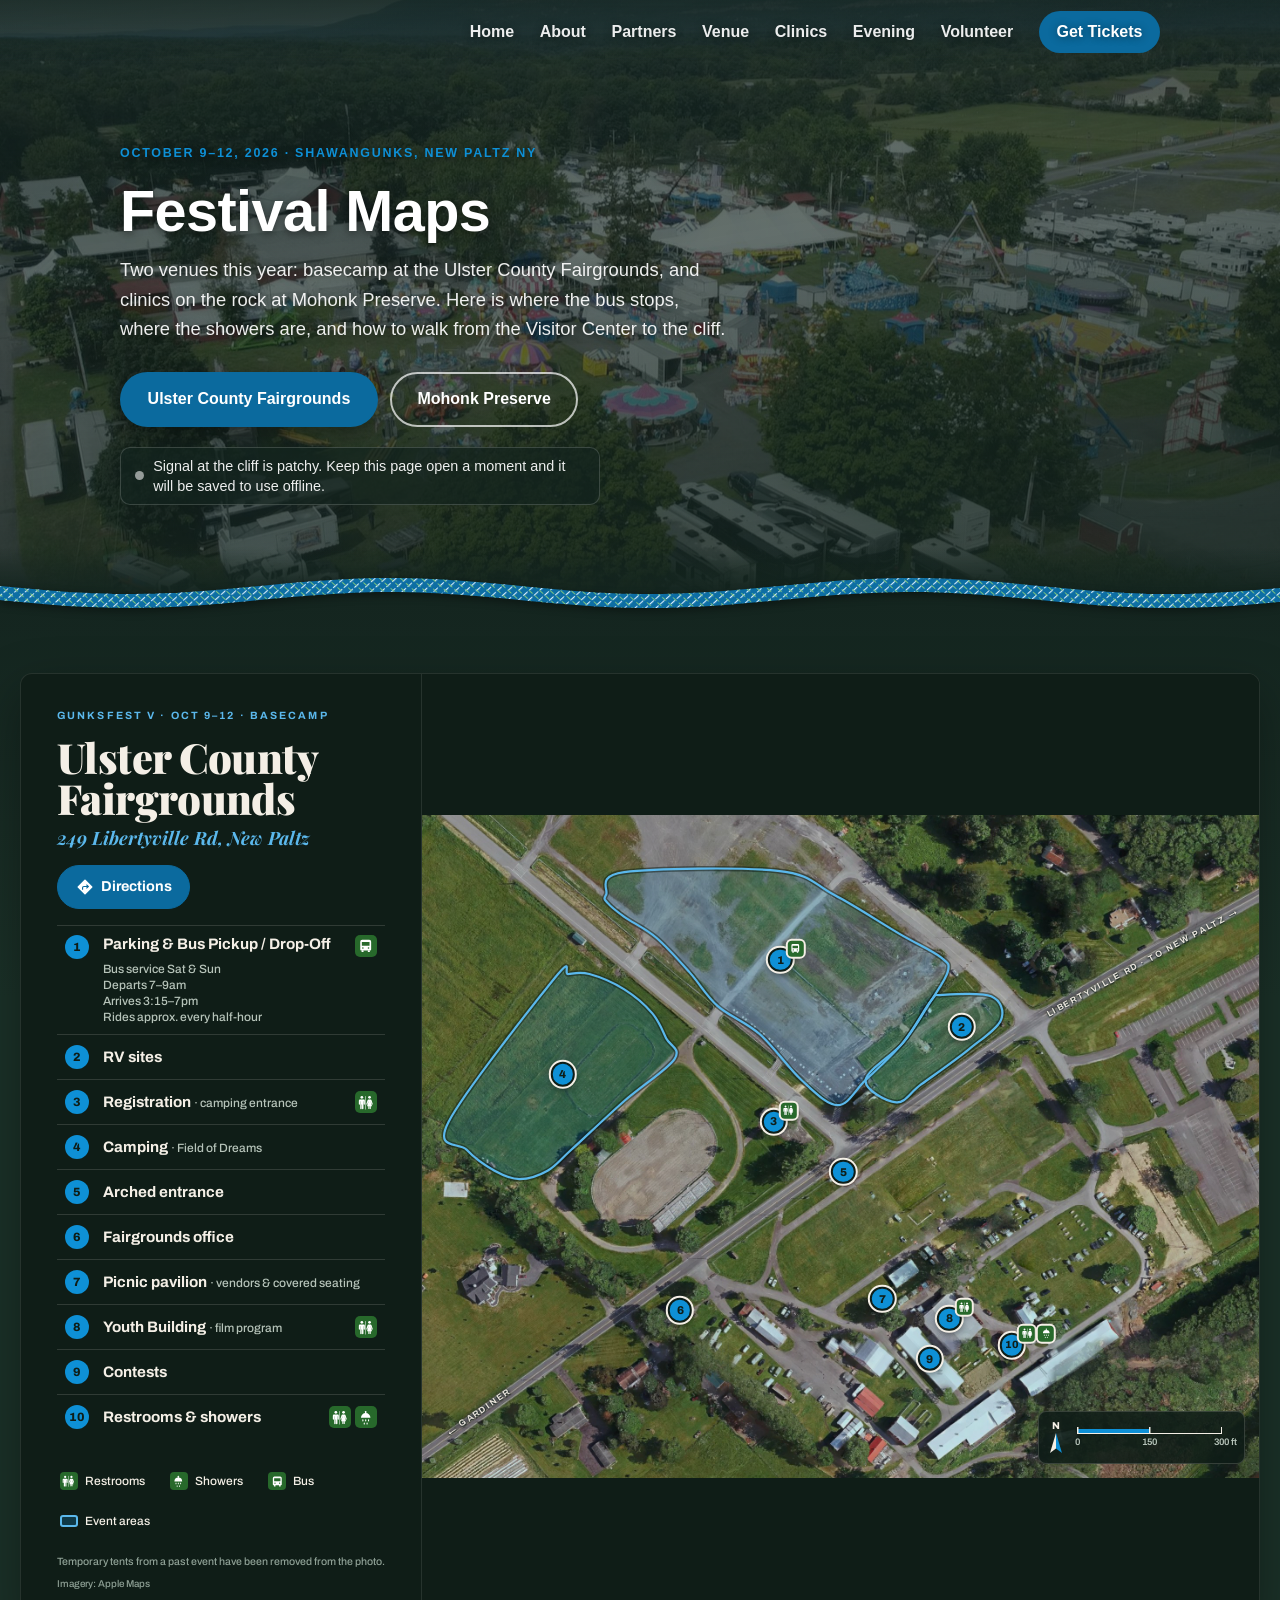
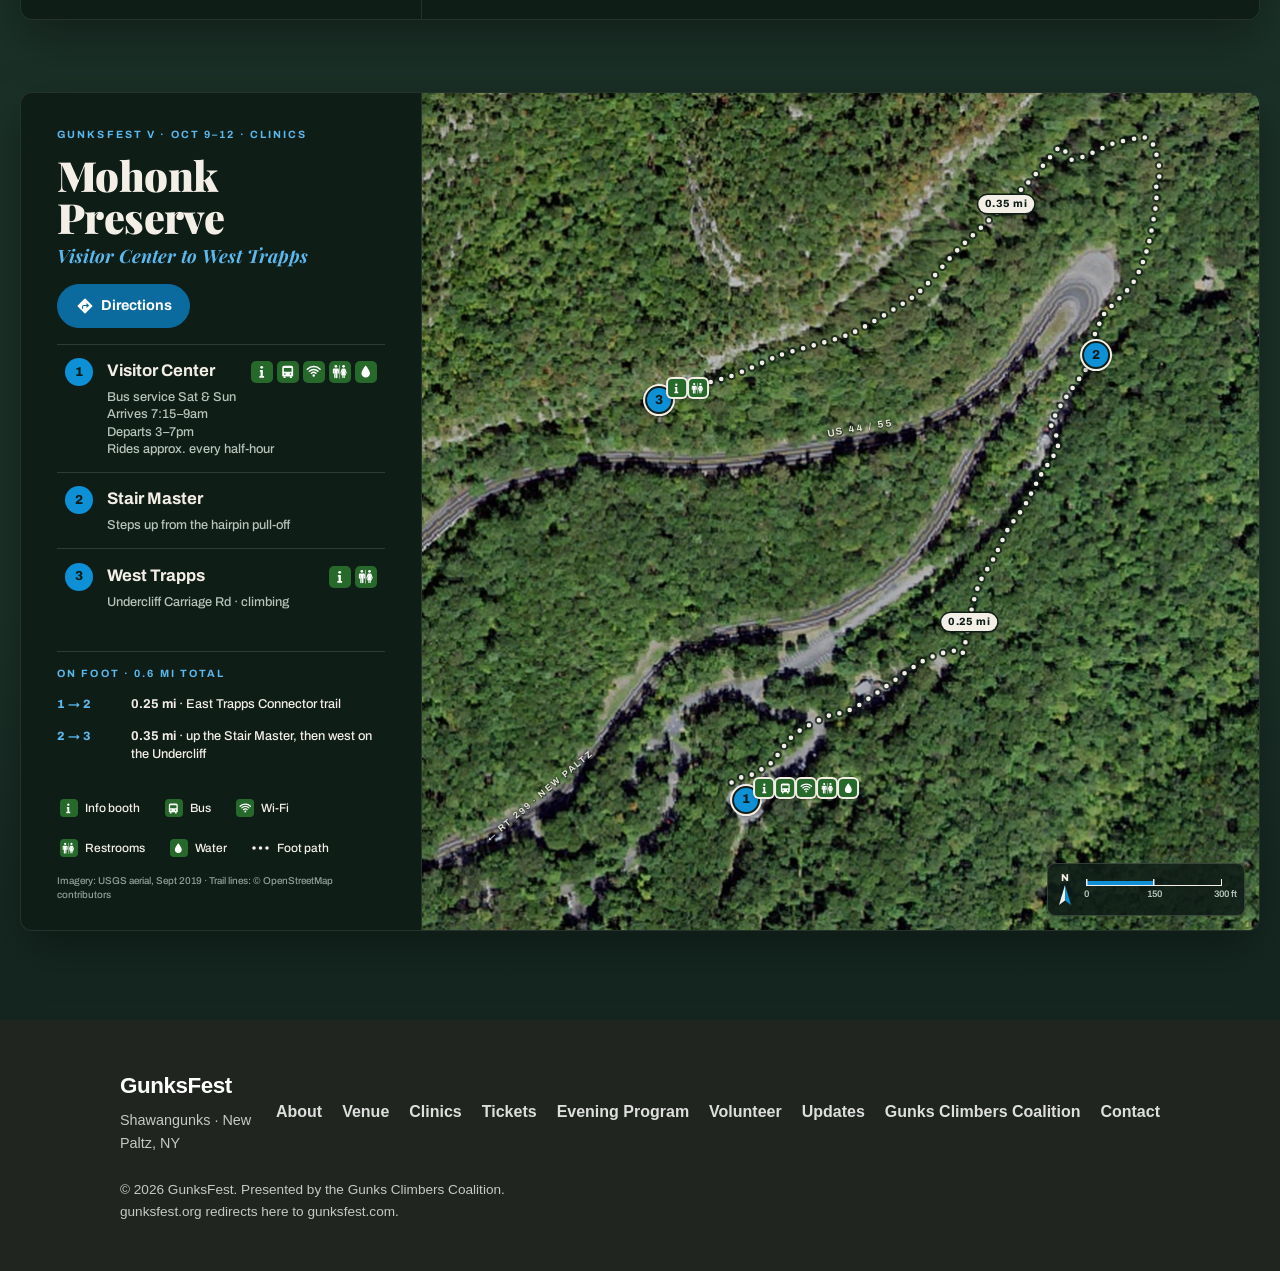
==== commit 7316f842: "Maps: "approx." on the Fairgrounds bus line too Match the Mohonk row's wording. The shorter line als" ====
--- a/maps/index.html
+++ b/maps/index.html
@@ -220,7 +220,7 @@
 
           <div class="map-key">
             <ol class="map-list map-list--compact">
-              <li><button type="button" class="map-row" data-place="fg-1" data-amenities="bus" aria-pressed="false"><span class="map-num">1</span><span class="map-place"><strong>Parking &amp; Bus Pickup / Drop-Off</strong><span class="map-note map-note--block">Bus service Sat &amp; Sun<br />Departs 7–9am<br />Arrives 3:15–7pm<br />Rides approximately every half&#8209;hour</span></span><span class="map-icons"><span class="map-icon"><svg role="img" aria-label="Bus"><use href="#i-bus"/></svg></span></span></button></li>
+              <li><button type="button" class="map-row" data-place="fg-1" data-amenities="bus" aria-pressed="false"><span class="map-num">1</span><span class="map-place"><strong>Parking &amp; Bus Pickup / Drop-Off</strong><span class="map-note map-note--block">Bus service Sat &amp; Sun<br />Departs 7–9am<br />Arrives 3:15–7pm<br />Rides approx. every half&#8209;hour</span></span><span class="map-icons"><span class="map-icon"><svg role="img" aria-label="Bus"><use href="#i-bus"/></svg></span></span></button></li>
               <li><button type="button" class="map-row" data-place="fg-2" data-amenities="" aria-pressed="false"><span class="map-num">2</span><span class="map-place"><strong>RV sites</strong></span></button></li>
               <li><button type="button" class="map-row" data-place="fg-3" data-amenities="restrooms" aria-pressed="false"><span class="map-num">3</span><span class="map-place"><strong>Registration</strong> <span class="map-note">· camping entrance</span></span><span class="map-icons"><span class="map-icon"><svg role="img" aria-label="Restrooms"><use href="#i-restrooms"/></svg></span></span></button></li>
               <li><button type="button" class="map-row" data-place="fg-4" data-amenities="" aria-pressed="false"><span class="map-num">4</span><span class="map-place"><strong>Camping</strong> <span class="map-note">· Field of Dreams</span></span></button></li>
--- a/css/maps.css
+++ b/css/maps.css
@@ -179,8 +179,24 @@
   font-weight: 500; font-size: 0.8rem; line-height: 1.35; color: var(--muted);
 }
 .map-icons { display: flex; gap: 4px; padding-top: 3px; }
+/* The note runs the full width of its row, under the name and the badges
+   alike, so a line like "Rides approx. every half-hour" stays whole instead
+   of being squeezed into the gap beside five badges. display: contents lifts
+   the name and note out of their wrapper and into the row's own grid: name
+   and badges share the first line, the note takes the line below. */
+.map-list:not(.map-list--compact) .map-place,
+.map-list--compact .map-row:has(.map-note--block) .map-place { display: contents; }
+.map-list .map-row .map-num { grid-column: 1; grid-row: 1; }
+.map-list:not(.map-list--compact) .map-place strong,
+.map-list--compact .map-row:has(.map-note--block) .map-place strong { grid-column: 2; grid-row: 1; min-width: 0; }
+.map-list:not(.map-list--compact) .map-place strong { display: block; padding-top: 3px; }
+.map-list:not(.map-list--compact) .map-note,
+.map-list--compact .map-row:has(.map-note--block) .map-note { grid-column: 2 / -1; grid-row: 2; min-width: 0; }
+.map-list .map-row .map-icons { grid-column: 3; grid-row: 1; }
 @media (max-width: 479px) {
-  .map-list:not(.map-list--compact) .map-icons { grid-column: 2; grid-row: 2; padding-top: 0.5rem; }
+  /* On a narrow phone the badges drop under the note, so the name keeps the
+     whole line too. */
+  .map-list:not(.map-list--compact) .map-icons { grid-column: 2 / -1; grid-row: 3; padding-top: 0.5rem; }
 }
 
 /* The fairgrounds key has ten rows, so they go single-line with the note
